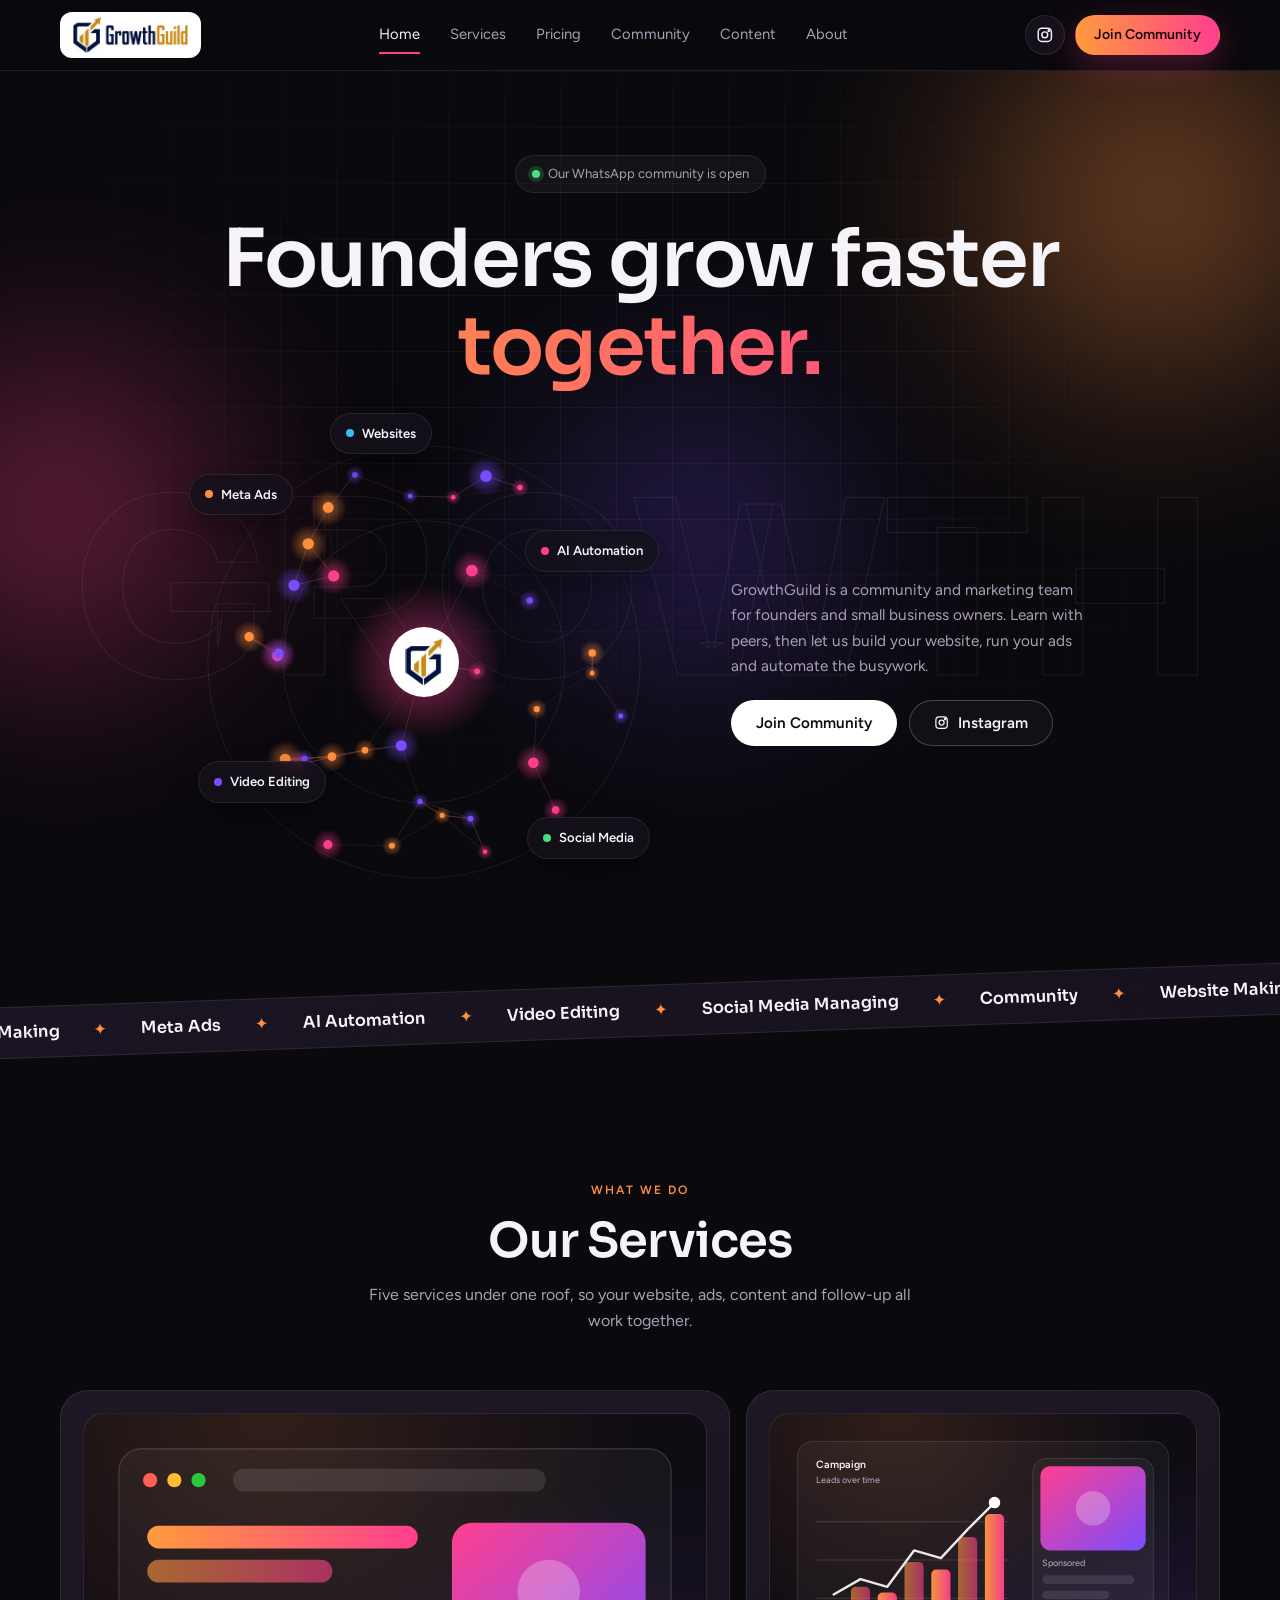
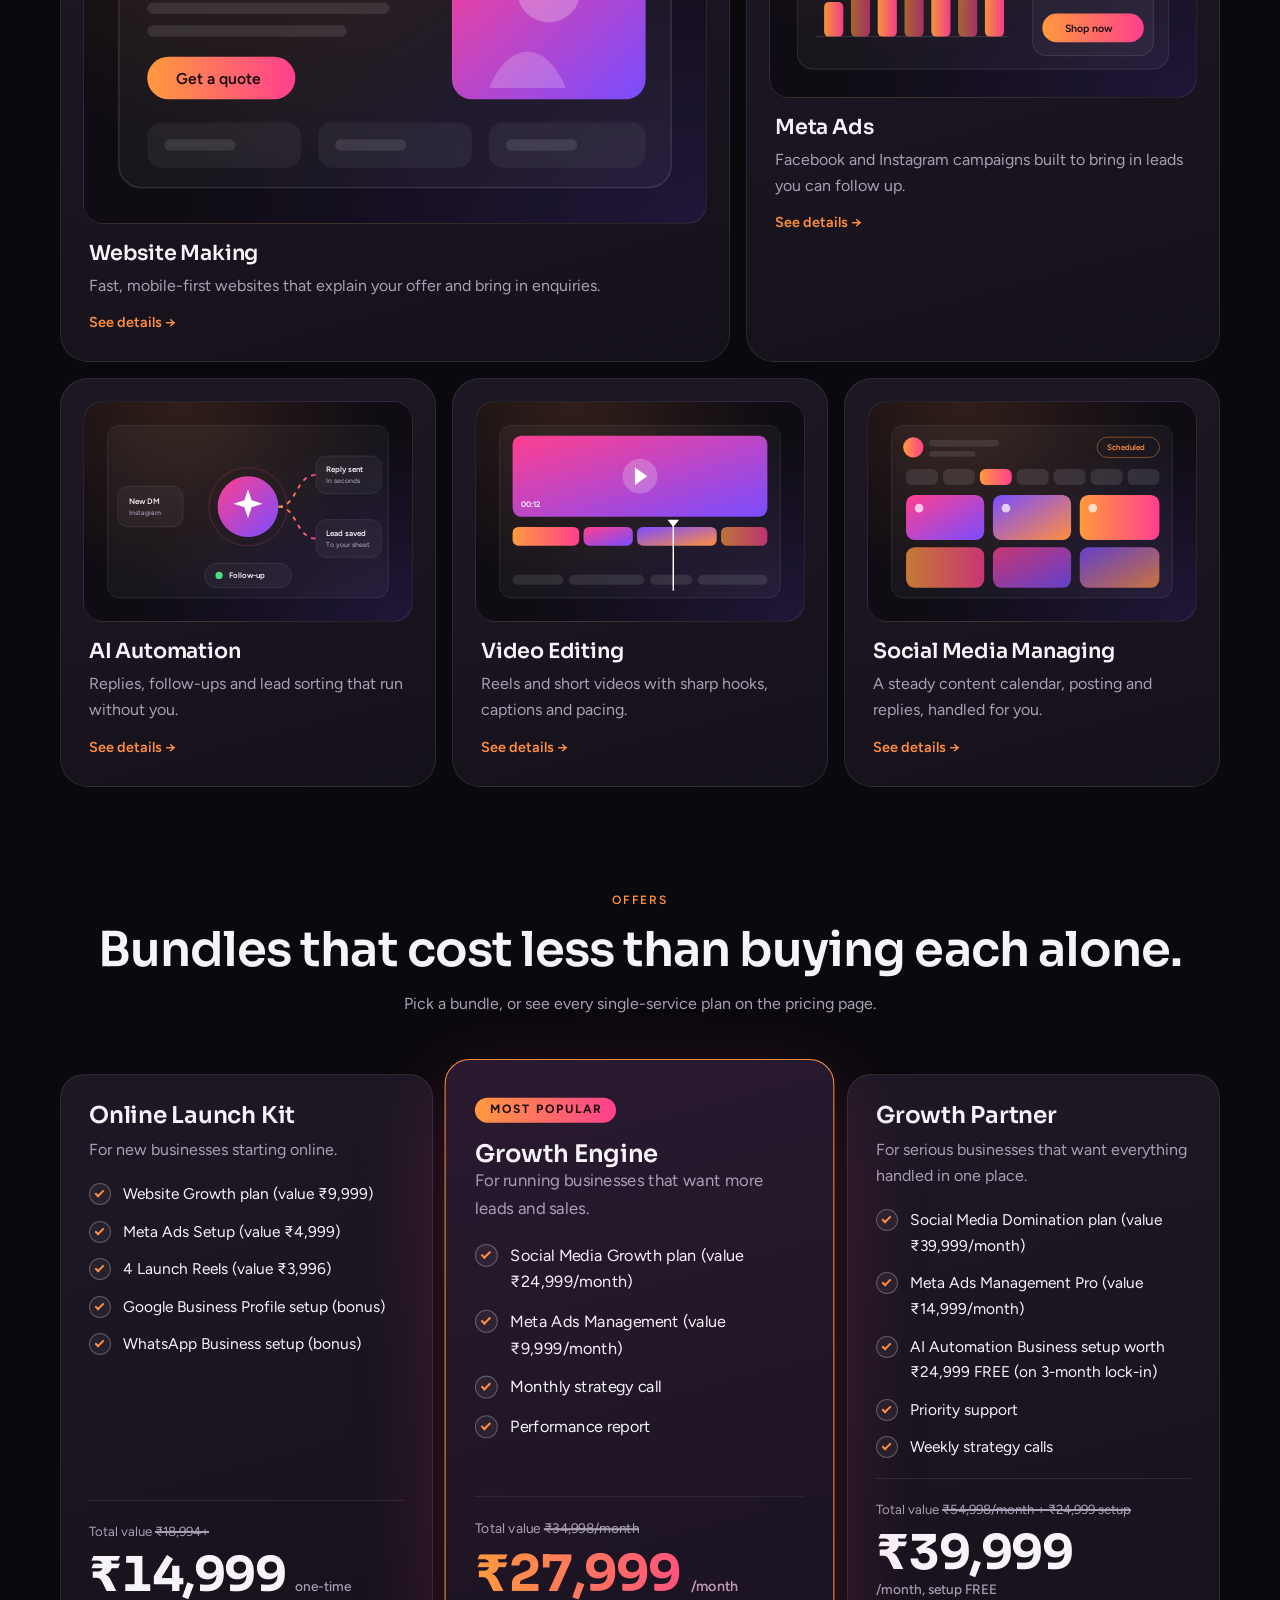
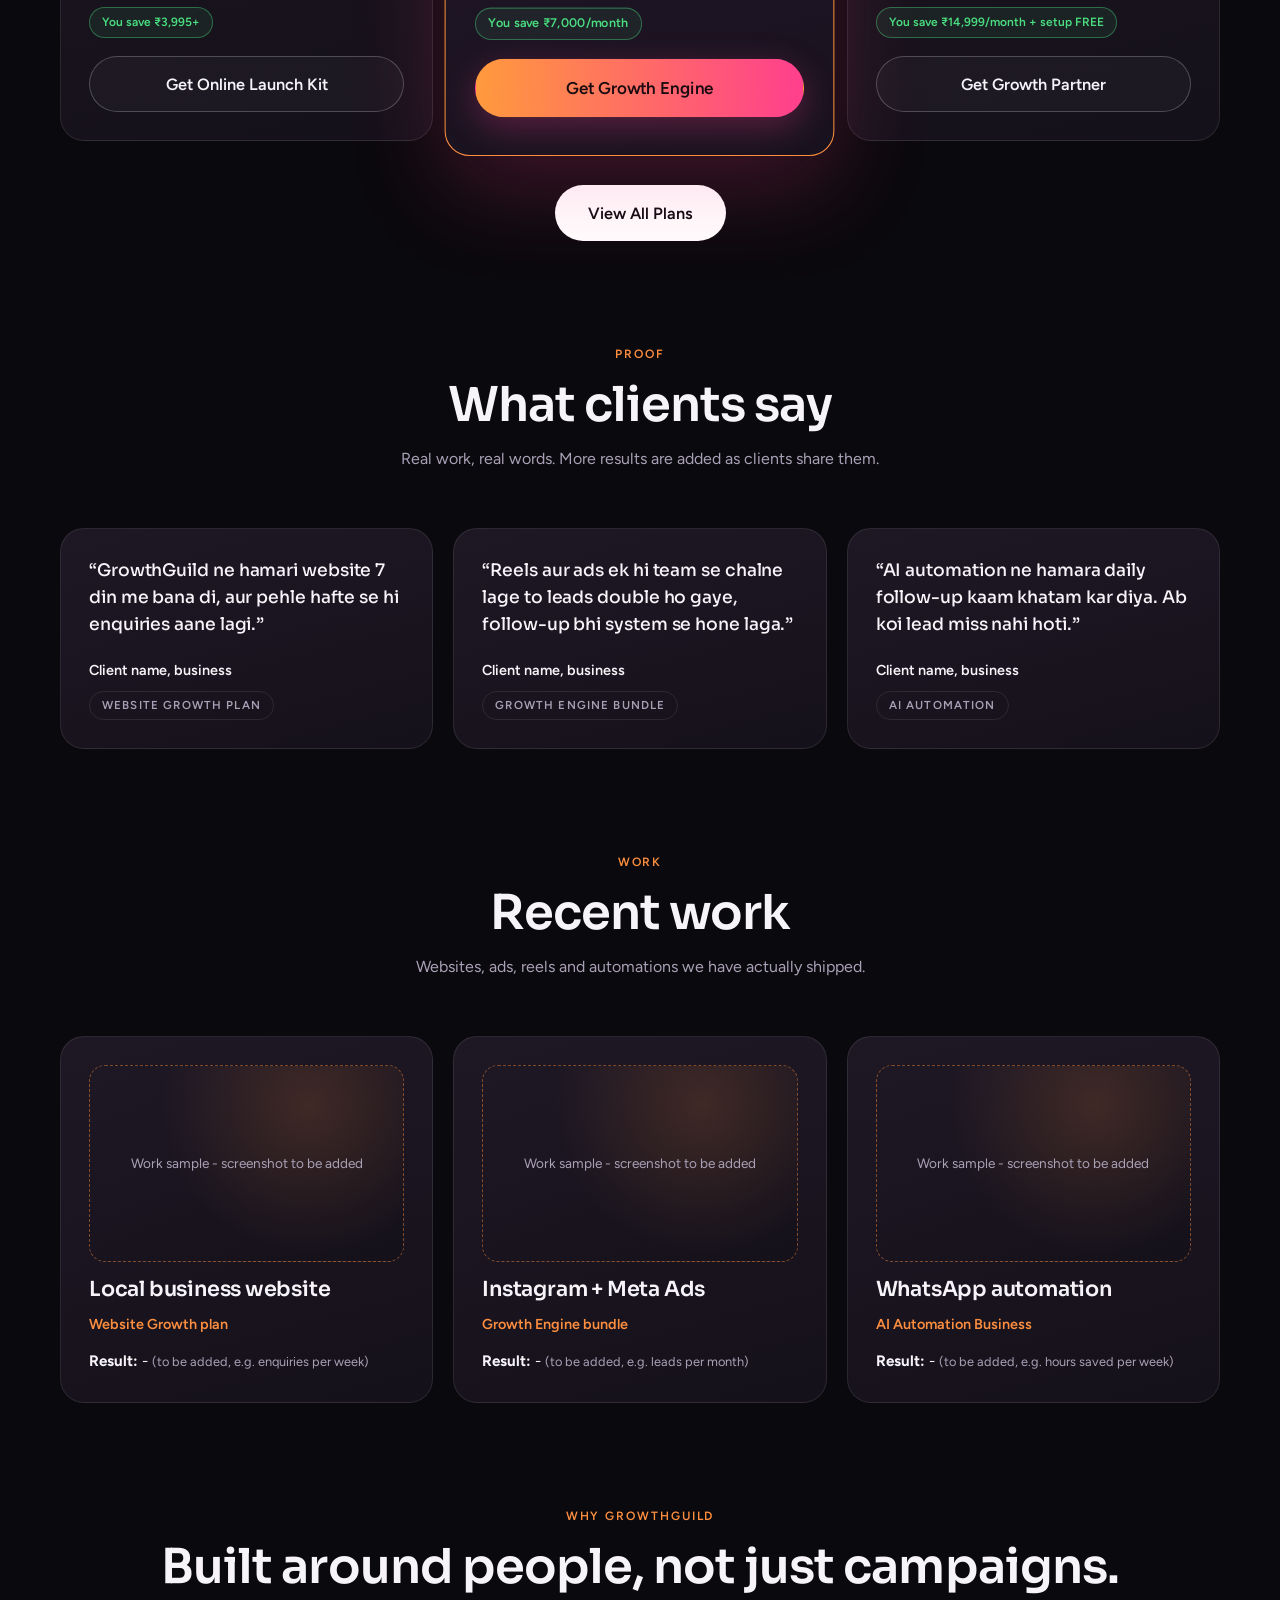
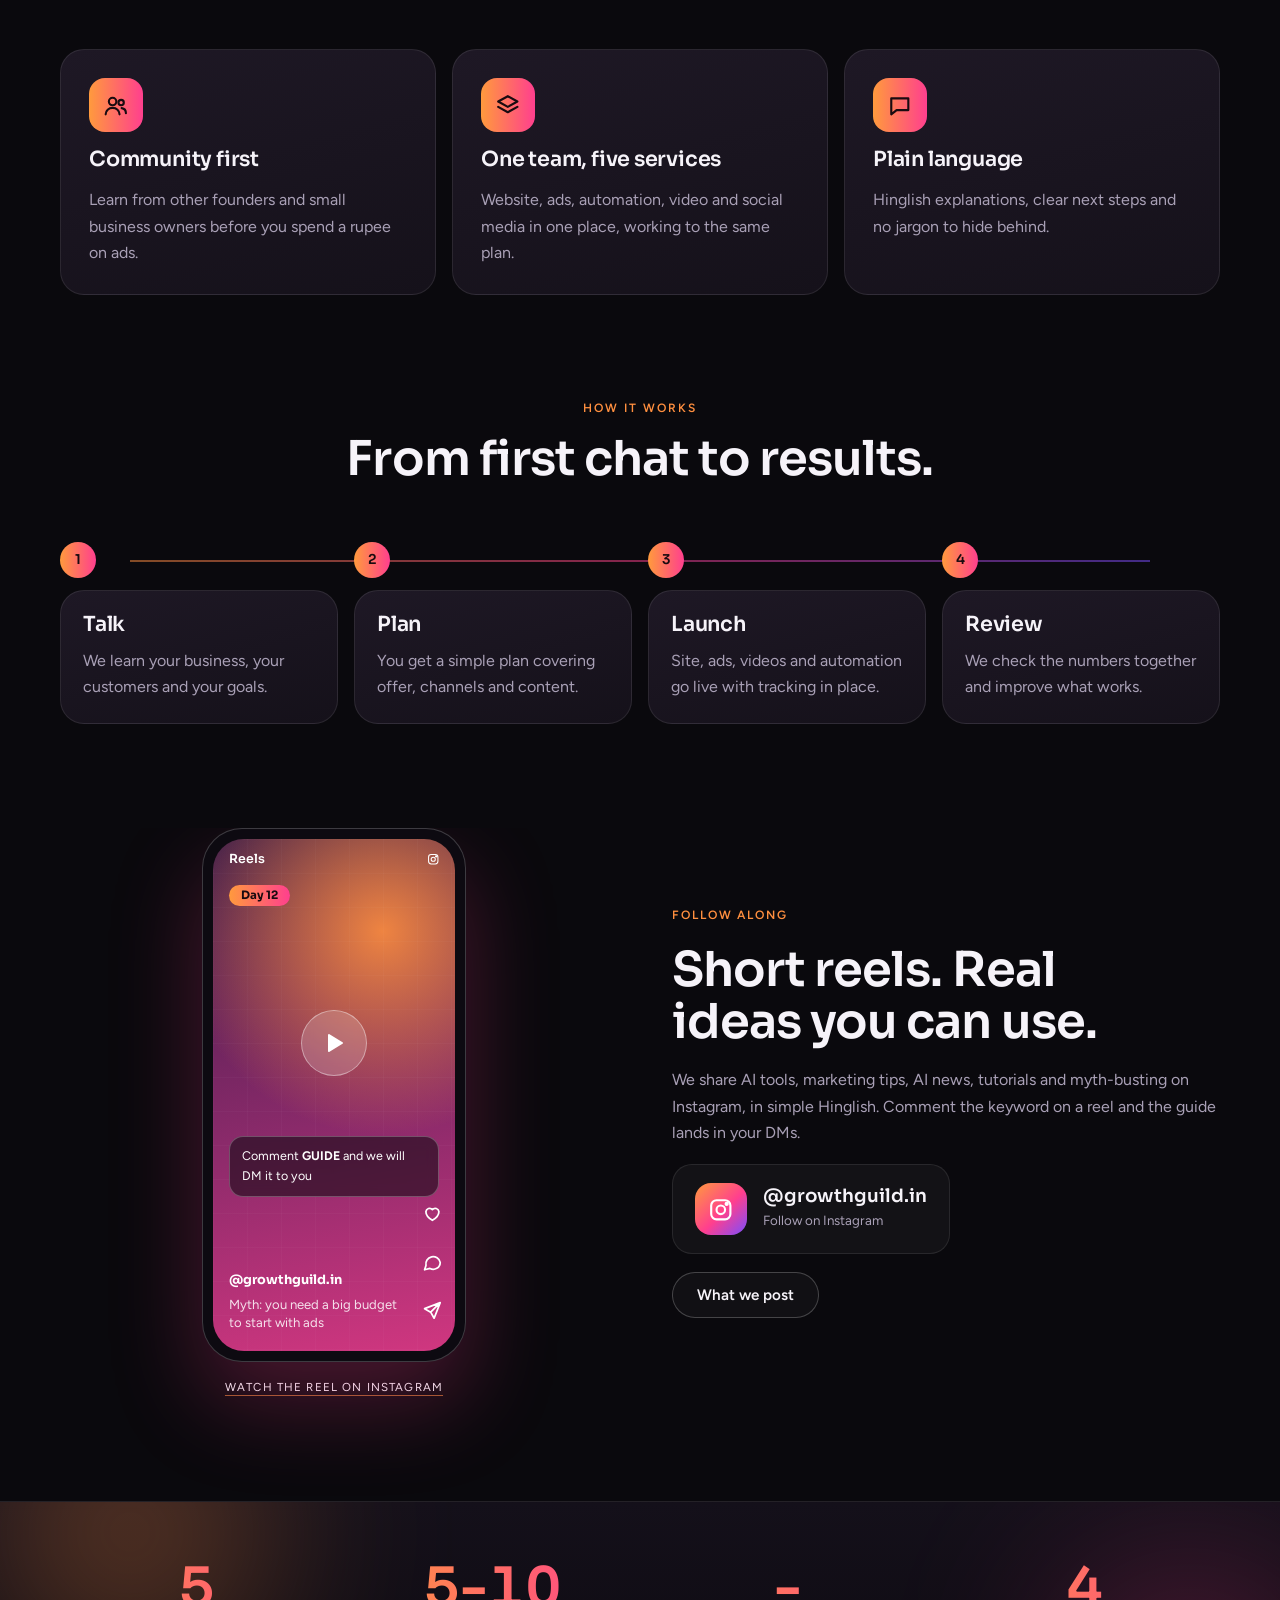
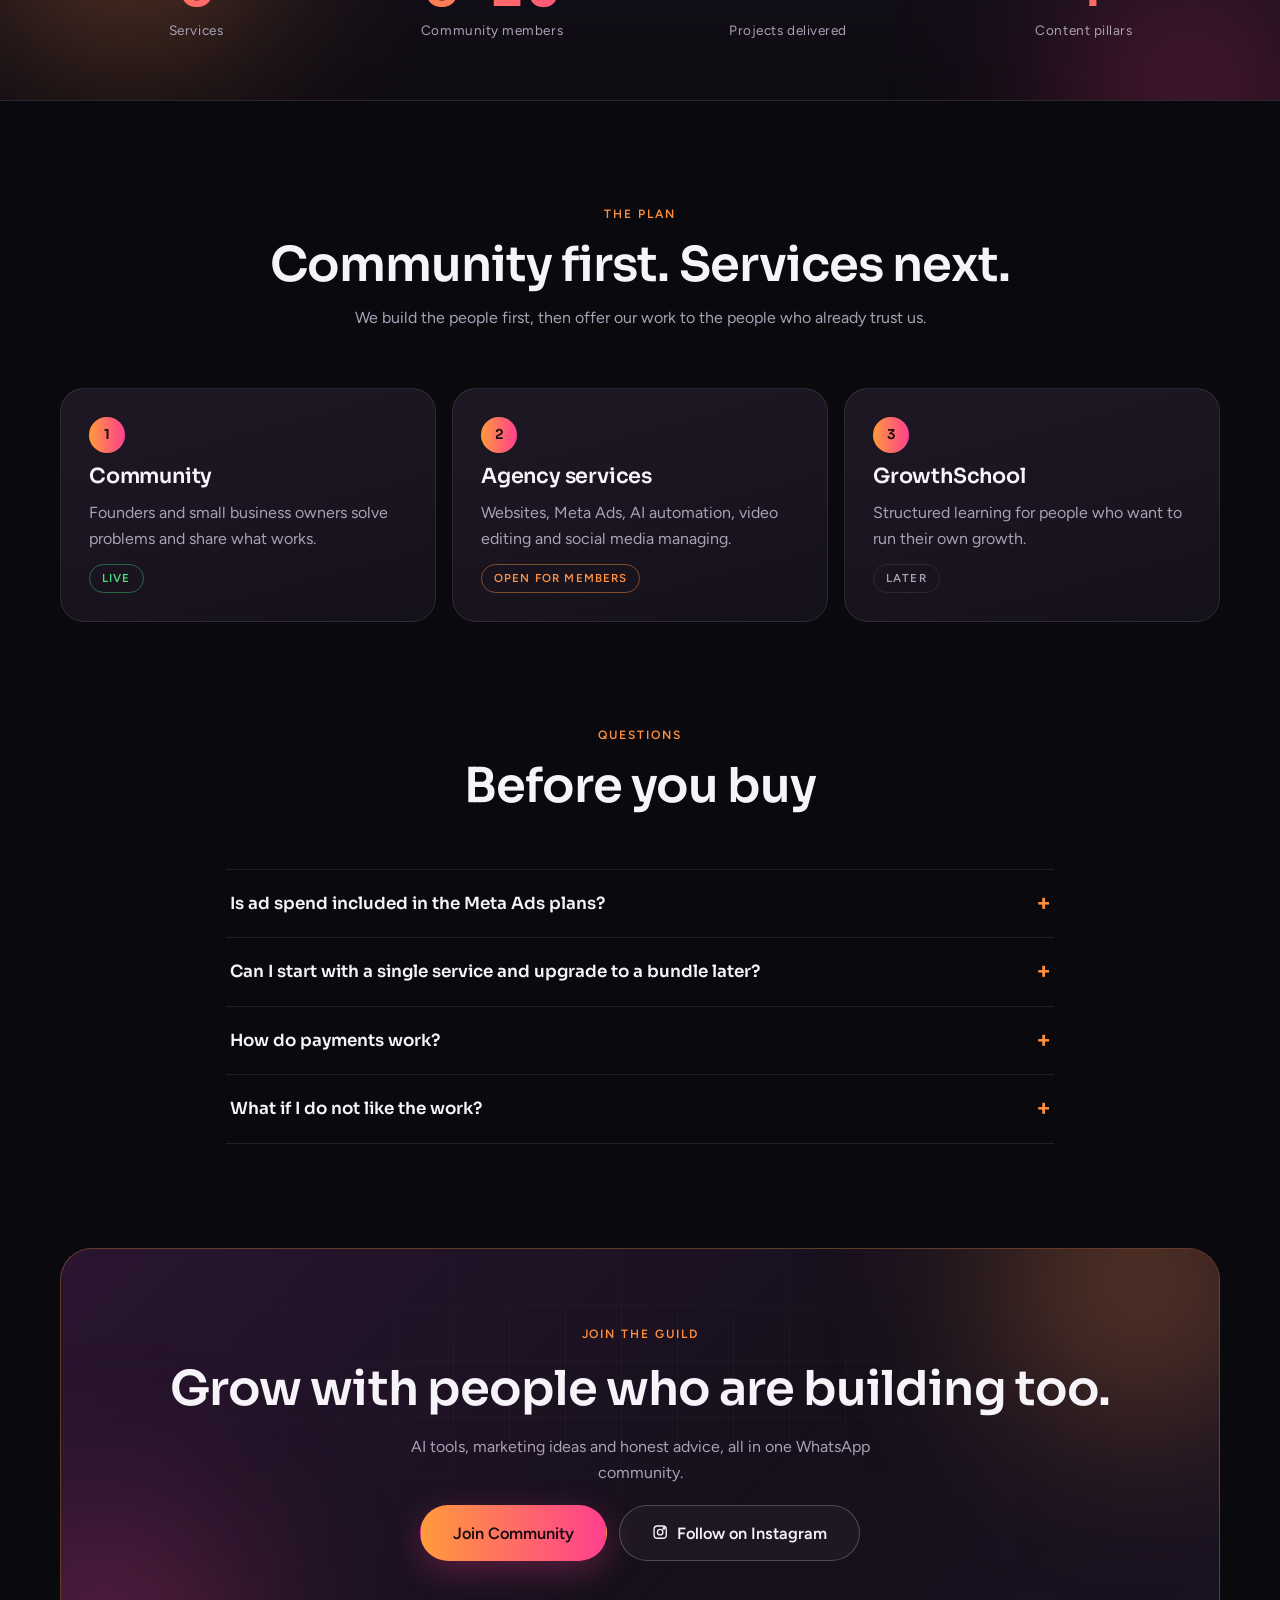
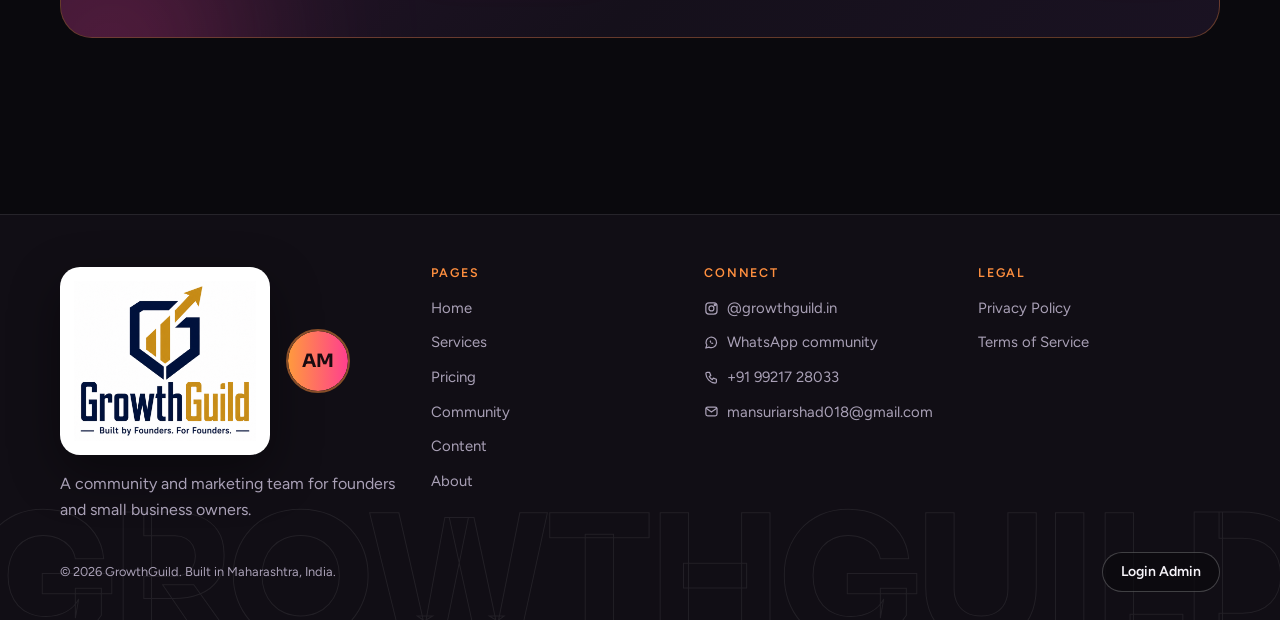
==== index.html @ b3289b65 "Add files via upload" ====
<!doctype html><html><head><meta charset=utf8><meta name=viewport content="width=device-width,initial-scale=1,viewport-fit=cover"><style>:root{color-scheme:light;box-sizing:border-box;padding-top:env(safe-area-inset-top,0px);padding-bottom:env(safe-area-inset-bottom,0px)}html{scroll-padding-top:env(safe-area-inset-top,0px)}body{margin:0;padding:0;font:14px -apple-system,BlinkMacSystemFont,sans-serif;background:#fff;color:#000}img{max-width:100%}[hidden]:not([hidden=until-found i]){display:none!important}</style></head><body>
<title>GrowthGuild</title>
<meta name="claude:viewport-fit-sides" content="cover">
<link rel="preload" as="image" href="logo-lockup.png">
<link rel="preload" as="image" href="logo-icon.png">
<link rel="preload" as="image" href="logo-full.png">
<link rel="preconnect" href="https://fonts.googleapis.com">
<link rel="preconnect" href="https://fonts.gstatic.com" crossorigin>
<link rel="stylesheet" href="https://fonts.googleapis.com/css2?family=Figtree:wght@400;500;600&family=Sora:wght@500;600;700&display=swap">
<link rel="stylesheet" href="style.css">

<div class="page" data-page="home">
  <div id="site-nav"></div>

  <section class="hero">
    <div class="gridbg"></div>
    <div class="glow g-orange g1"></div>
    <div class="glow g-pink g2"></div>
    <div class="glow g-violet g3"></div>
    <span class="wm" aria-hidden="true">GROWTH</span>
    <div class="wrap">
      <div class="hero-top">
        <span class="pill"><i></i>Our WhatsApp community is open</span>
        <h1 class="hero-h">Founders grow faster <span class="grad">together.</span></h1>
      </div>
      <div class="hero-grid">
        <div class="net-wrap">
          <canvas id="net" role="img" aria-label="Network of connected dots, a picture of the GrowthGuild community"></canvas>
          <span class="chip-f c5"><i></i>Websites</span>
          <span class="chip-f c1"><i></i>Meta Ads</span>
          <span class="chip-f c2"><i></i>AI Automation</span>
          <span class="chip-f c3"><i></i>Video Editing</span>
          <span class="chip-f c4"><i></i>Social Media</span>
        </div>
        <div class="hero-copy">
          <p>GrowthGuild is a community and marketing team for founders and small business owners. Learn with peers, then let us build your website, run your ads and automate the busywork.</p>
          <div class="btn-row">
            <a class="btn btn-light" data-join href="community.html">Join Community</a>
            <a class="btn btn-ghost" data-ig href="#"><span data-icon="ig"></span>Instagram</a>
          </div>
        </div>
      </div>
    </div>
  </section>

  <div class="band" aria-hidden="true">
    <div class="band-in">
      <div class="track">
        <span>Website Making <i>&#10022;</i> Meta Ads <i>&#10022;</i> AI Automation <i>&#10022;</i> Video Editing <i>&#10022;</i> Social Media Managing <i>&#10022;</i> Community <i>&#10022;</i></span>
        <span>Website Making <i>&#10022;</i> Meta Ads <i>&#10022;</i> AI Automation <i>&#10022;</i> Video Editing <i>&#10022;</i> Social Media Managing <i>&#10022;</i> Community <i>&#10022;</i></span>
      </div>
    </div>
  </div>

  <section class="sec">
    <div class="wrap">
      <div class="sec-head">
        <span class="label">What we do</span>
        <h2>Our Services</h2>
        <p>Five services under one roof, so your website, ads, content and follow-up all work together.</p>
      </div>
      <div class="bento">
        <a class="bc b7" href="services.html#website">
          <div class="ill" data-ill="web"></div>
          <div class="tx"><h3>Website Making</h3><p>Fast, mobile-first websites that explain your offer and bring in enquiries.</p><span class="more">See details &rarr;</span></div>
        </a>
        <a class="bc b5" href="services.html#meta-ads">
          <div class="ill" data-ill="meta"></div>
          <div class="tx"><h3>Meta Ads</h3><p>Facebook and Instagram campaigns built to bring in leads you can follow up.</p><span class="more">See details &rarr;</span></div>
        </a>
        <a class="bc b4" href="services.html#ai-automation">
          <div class="ill" data-ill="ai"></div>
          <div class="tx"><h3>AI Automation</h3><p>Replies, follow-ups and lead sorting that run without you.</p><span class="more">See details &rarr;</span></div>
        </a>
        <a class="bc b4" href="services.html#video-editing">
          <div class="ill" data-ill="video"></div>
          <div class="tx"><h3>Video Editing</h3><p>Reels and short videos with sharp hooks, captions and pacing.</p><span class="more">See details &rarr;</span></div>
        </a>
        <a class="bc b4" href="services.html#social-media">
          <div class="ill" data-ill="social"></div>
          <div class="tx"><h3>Social Media Managing</h3><p>A steady content calendar, posting and replies, handled for you.</p><span class="more">See details &rarr;</span></div>
        </a>
      </div>
    </div>
  </section>

  <section class="sec sec-tight">
    <div class="wrap">
      <div class="sec-head">
        <span class="label">Offers</span>
        <h2>Bundles that cost less than buying each alone.</h2>
        <p>Pick a bundle, or see every single-service plan on the pricing page.</p>
      </div>
      <div class="pr-bundles">
        <article class="card pr-b">
          <div><h3>Online Launch Kit</h3><p>For new businesses starting online.</p></div>
          <ul class="checks"><li>Website Growth plan (value ₹9,999)</li><li>Meta Ads Setup (value ₹4,999)</li><li>4 Launch Reels (value ₹3,996)</li><li>Google Business Profile setup (bonus)</li><li>WhatsApp Business setup (bonus)</li></ul>
          <div class="pr-bottom">
            <p class="pr-val">Total value <s>₹18,994+</s></p>
            <p class="pr-price"><span class="pr-amt">₹14,999</span><span class="pr-unit">one-time</span></p>
            <span class="pr-save">You save ₹3,995+</span>
            <a class="btn btn-ghost btn-lg" href="https://wa.me/919921728033?text=Hi%2C%20I%20want%20the%20Online%20Launch%20Kit%20bundle.%20Please%20share%20details." target="_blank" rel="noopener">Get Online Launch Kit</a>
          </div>
        </article>
        <article class="card pr-b pr-feat"><span class="pr-badge">MOST POPULAR</span>
          <div><h3>Growth Engine</h3><p>For running businesses that want more leads and sales.</p></div>
          <ul class="checks"><li>Social Media Growth plan (value ₹24,999/month)</li><li>Meta Ads Management (value ₹9,999/month)</li><li>Monthly strategy call</li><li>Performance report</li></ul>
          <div class="pr-bottom">
            <p class="pr-val">Total value <s>₹34,998/month</s></p>
            <p class="pr-price grad"><span class="pr-amt">₹27,999</span><span class="pr-unit">/month</span></p>
            <span class="pr-save">You save ₹7,000/month</span>
            <a class="btn btn-grad btn-lg" href="https://wa.me/919921728033?text=Hi%2C%20I%20want%20the%20Growth%20Engine%20bundle.%20Please%20share%20details." target="_blank" rel="noopener">Get Growth Engine</a>
          </div>
        </article>
        <article class="card pr-b">
          <div><h3>Growth Partner</h3><p>For serious businesses that want everything handled in one place.</p></div>
          <ul class="checks"><li>Social Media Domination plan (value ₹39,999/month)</li><li>Meta Ads Management Pro (value ₹14,999/month)</li><li>AI Automation Business setup worth ₹24,999 FREE (on 3-month lock-in)</li><li>Priority support</li><li>Weekly strategy calls</li></ul>
          <div class="pr-bottom">
            <p class="pr-val">Total value <s>₹54,998/month + ₹24,999 setup</s></p>
            <p class="pr-price"><span class="pr-amt">₹39,999</span><span class="pr-unit">/month, setup FREE</span></p>
            <span class="pr-save">You save ₹14,999/month + setup FREE</span>
            <a class="btn btn-ghost btn-lg" href="https://wa.me/919921728033?text=Hi%2C%20I%20want%20the%20Growth%20Partner%20bundle.%20Please%20share%20details." target="_blank" rel="noopener">Get Growth Partner</a>
          </div>
        </article>
      </div>
      <div class="pr-more"><a class="btn btn-light btn-lg" href="pricing.html">View All Plans</a></div>
    </div>
  </section>

  <section class="sec sec-tight" id="testimonials" style="scroll-margin-top:90px">
    <div class="wrap">
      <div class="sec-head">
        <span class="label">Proof</span>
        <h2>What clients say</h2>
        <p>Real work, real words. More results are added as clients share them.</p>
      </div>
      <div class="proof-grid">
        <figure class="card tcard">
          <blockquote>&ldquo;GrowthGuild ne hamari website 7 din me bana di, aur pehle hafte se hi enquiries aane lagi.&rdquo;</blockquote>
          <figcaption>
            <!-- TODO: owner to replace with real content (client name + business) -->
            <b>Client name, business</b>
            <span class="tag">Website Growth plan</span>
          </figcaption>
        </figure>
        <figure class="card tcard">
          <blockquote>&ldquo;Reels aur ads ek hi team se chalne lage to leads double ho gaye, follow-up bhi system se hone laga.&rdquo;</blockquote>
          <figcaption>
            <!-- TODO: owner to replace with real content (client name + business) -->
            <b>Client name, business</b>
            <span class="tag">Growth Engine bundle</span>
          </figcaption>
        </figure>
        <figure class="card tcard">
          <blockquote>&ldquo;AI automation ne hamara daily follow-up kaam khatam kar diya. Ab koi lead miss nahi hoti.&rdquo;</blockquote>
          <figcaption>
            <!-- TODO: owner to replace with real content (client name + business) -->
            <b>Client name, business</b>
            <span class="tag">AI Automation</span>
          </figcaption>
        </figure>
      </div>
    </div>
  </section>

  <section class="sec sec-tight" id="work" style="scroll-margin-top:90px">
    <div class="wrap">
      <div class="sec-head">
        <span class="label">Work</span>
        <h2>Recent work</h2>
        <p>Websites, ads, reels and automations we have actually shipped.</p>
      </div>
      <div class="proof-grid">
        <article class="card wcard">
          <div class="work-img"><span>Work sample - screenshot to be added</span></div>
          <!-- TODO: owner to replace with real content (screenshot + result) -->
          <h3>Local business website</h3>
          <p class="w-svc">Website Growth plan</p>
          <p class="w-res"><b>Result:</b> - <small>(to be added, e.g. enquiries per week)</small></p>
        </article>
        <article class="card wcard">
          <div class="work-img"><span>Work sample - screenshot to be added</span></div>
          <!-- TODO: owner to replace with real content (screenshot + result) -->
          <h3>Instagram + Meta Ads</h3>
          <p class="w-svc">Growth Engine bundle</p>
          <p class="w-res"><b>Result:</b> - <small>(to be added, e.g. leads per month)</small></p>
        </article>
        <article class="card wcard">
          <div class="work-img"><span>Work sample - screenshot to be added</span></div>
          <!-- TODO: owner to replace with real content (screenshot + result) -->
          <h3>WhatsApp automation</h3>
          <p class="w-svc">AI Automation Business</p>
          <p class="w-res"><b>Result:</b> - <small>(to be added, e.g. hours saved per week)</small></p>
        </article>
      </div>
    </div>
  </section>

  <section class="sec sec-tight">
    <div class="wrap">
      <div class="sec-head">
        <span class="label">Why GrowthGuild</span>
        <h2>Built around people, not just campaigns.</h2>
      </div>
      <div class="why">
        <div class="card"><span class="why-ico" data-icon="users"></span><h3>Community first</h3><p>Learn from other founders and small business owners before you spend a rupee on ads.</p></div>
        <div class="card"><span class="why-ico" data-icon="layers"></span><h3>One team, five services</h3><p>Website, ads, automation, video and social media in one place, working to the same plan.</p></div>
        <div class="card"><span class="why-ico" data-icon="chat"></span><h3>Plain language</h3><p>Hinglish explanations, clear next steps and no jargon to hide behind.</p></div>
      </div>
    </div>
  </section>

  <section class="sec sec-tight">
    <div class="wrap">
      <div class="sec-head">
        <span class="label">How it works</span>
        <h2>From first chat to results.</h2>
      </div>
      <div class="tl">
        <div class="t"><span class="step-n">1</span><div class="card"><h3>Talk</h3><p>We learn your business, your customers and your goals.</p></div></div>
        <div class="t"><span class="step-n">2</span><div class="card"><h3>Plan</h3><p>You get a simple plan covering offer, channels and content.</p></div></div>
        <div class="t"><span class="step-n">3</span><div class="card"><h3>Launch</h3><p>Site, ads, videos and automation go live with tracking in place.</p></div></div>
        <div class="t"><span class="step-n">4</span><div class="card"><h3>Review</h3><p>We check the numbers together and improve what works.</p></div></div>
      </div>
    </div>
  </section>

  <section class="sec sec-tight">
    <div class="wrap">
      <div class="split">
        <div class="phone-col">
          <!-- TODO: owner to paste the Instagram embed code of the latest reel here to replace this link. Until then the phone links to the Instagram profile. -->
          <a class="phone phone-link" data-ig href="#" aria-label="Watch the GrowthGuild reel on Instagram">
            <div class="screen">
              <div class="gridbg"></div>
              <div class="top"><span>Reels</span><span data-icon="ig"></span></div>
              <span class="daytag">Day 12</span>
              <span class="big" data-icon="play"></span>
              <div class="kw">Comment <b>GUIDE</b> and we will DM it to you</div>
              <div class="cap"><b data-handle></b><span>Myth: you need a big budget to start with ads</span></div>
              <div class="rail"><span data-icon="heart"></span><span data-icon="comment"></span><span data-icon="send"></span></div>
            </div>
          </a>
          <a class="note note-link" data-ig href="#">Watch the reel on Instagram</a>
        </div>
        <div style="display:flex;flex-direction:column;gap:18px;align-items:flex-start">
          <span class="label">Follow along</span>
          <h2>Short reels. Real ideas you can use.</h2>
          <p>We share AI tools, marketing tips, AI news, tutorials and myth-busting on Instagram, in simple Hinglish. Comment the keyword on a reel and the guide lands in your DMs.</p>
          <a class="ig-card" data-ig href="#">
            <span class="ig-i" data-icon="ig"></span>
            <span><b data-handle></b><small>Follow on Instagram</small></span>
          </a>
          <div class="btn-row">
            <a class="btn btn-ghost" href="content.html">What we post</a>
          </div>
        </div>
      </div>
    </div>
  </section>

  <section class="stats">
    <div class="glow g-orange g"></div>
    <div class="glow g-pink g2"></div>
    <div class="wrap">
      <div class="stats-in">
        <div><b>5</b><span>Services</span></div>
        <div><b>5-10</b><span>Community members</span></div>
        <!-- TODO: owner to provide real project count, then replace the dash -->
        <div><b>-</b><span>Projects delivered</span></div>
        <div><b>4</b><span>Content pillars</span></div>
      </div>
    </div>
  </section>

  <section class="sec">
    <div class="wrap">
      <div class="sec-head">
        <span class="label">The plan</span>
        <h2>Community first. Services next.</h2>
        <p>We build the people first, then offer our work to the people who already trust us.</p>
      </div>
      <div class="flow">
        <div class="card"><span class="step-n">1</span><h3>Community</h3><p>Founders and small business owners solve problems and share what works.</p><span class="tag live">Live</span></div>
        <div class="card"><span class="step-n">2</span><h3>Agency services</h3><p>Websites, Meta Ads, AI automation, video editing and social media managing.</p><span class="tag next">Open for members</span></div>
        <div class="card"><span class="step-n">3</span><h3>GrowthSchool</h3><p>Structured learning for people who want to run their own growth.</p><span class="tag">Later</span></div>
      </div>
    </div>
  </section>

  <section class="sec sec-tight" id="faq">
    <div class="wrap" style="max-width:860px">
      <div class="sec-head"><span class="label">Questions</span><h2>Before you buy</h2></div>
      <details><summary>Is ad spend included in the Meta Ads plans?</summary><p>No. Ad spend goes directly from you to Meta. Our fee covers setup, management and optimisation only.</p></details>
      <details><summary>Can I start with a single service and upgrade to a bundle later?</summary><p>Yes. Most clients start with one service and move to a bundle. Your remaining period is adjusted in the bundle price.</p></details>
      <details><summary>How do payments work?</summary><p>Projects: 50% advance to start, 50% on delivery. Monthly plans are prepaid at the start of each month.</p></details>
      <details><summary>What if I do not like the work?</summary><p>Every plan carries a 7-day full refund guarantee within the first month. No questions asked.</p></details>
    </div>
  </section>

  <section class="sec sec-tight">
    <div class="wrap">
      <div class="join">
        <div class="gridbg"></div>
        <div class="glow g-orange"></div><div class="glow g-pink"></div>
        <span class="label">Join the Guild</span>
        <h2>Grow with people who are building too.</h2>
        <p>AI tools, marketing ideas and honest advice, all in one WhatsApp community.</p>
        <div class="btn-row" style="justify-content:center">
          <a class="btn btn-grad btn-lg" data-join href="community.html">Join Community</a>
          <a class="btn btn-ghost btn-lg" data-ig href="#"><span data-icon="ig"></span>Follow on Instagram</a>
        </div>
      </div>
    </div>
  </section>

  <div id="site-foot"></div>
</div>
<script src="supabase-config.js"></script>
<script src="site.js"></script>

</body></html>
---- style.css ----
/* Layout concept: dark stage with a faint grid, warm orange/pink glows and giant outlined watermarks;
   dense bento and alternating feature rows filled with drawn illustrations, phone and chat mockups. */
:root{
  --bg:#0a090d;
  --bg2:#110e15;
  --surface:#15111a;
  --surface2:#1e1825;
  --line:rgba(255,255,255,.09);
  --fg:#f6f3f9;
  --muted:#a9a0b6;
  --orange:#ff8f3f;
  --pink:#ff3f8e;
  --violet:#7a4dff;
  --ink:#1a0b10;
  --grad:linear-gradient(90deg,#ff9a3d,#ff3f8e);
  --display:"Sora",system-ui,-apple-system,"Segoe UI",sans-serif;
  --body:"Figtree",system-ui,-apple-system,"Segoe UI",sans-serif;
}
:root:root{color-scheme:dark}
*,*::before,*::after{box-sizing:border-box}
html{scroll-behavior:smooth}
html body{margin:0;background:var(--bg);color:var(--fg);font:400 1rem/1.65 var(--body);-webkit-font-smoothing:antialiased}
body::before{content:"";position:fixed;inset:0 0 auto;height:env(safe-area-inset-top,0px);background:var(--bg);z-index:60}
img,svg,canvas{max-width:100%}
a{color:inherit;text-decoration:none}
h1,h2,h3,h4,p,ul,ol{margin:0}
ul,ol{padding:0;list-style:none}
h1,h2,h3{font-family:var(--display);font-weight:600;letter-spacing:-.02em;line-height:1.1;text-wrap:balance}
h1{font-size:clamp(2.5rem,6.6vw,5rem)}
h2{font-size:clamp(1.9rem,4vw,3rem)}
h3{font-size:1.3rem;letter-spacing:-.01em}
p{color:var(--muted)}
:focus-visible{outline:2px solid var(--orange);outline-offset:3px;border-radius:6px}
.grad{background:var(--grad);-webkit-background-clip:text;background-clip:text;color:transparent;-webkit-text-fill-color:transparent}
.label{font-size:.75rem;font-weight:600;letter-spacing:.16em;text-transform:uppercase;color:var(--orange)}
.ico{width:1em;height:1em;display:inline-block;vertical-align:-.12em;flex:none}

.page{position:relative;overflow-x:clip}
.wrap{width:100%;max-width:1192px;margin-inline:auto;padding-left:max(16px,env(safe-area-inset-left,0px));padding-right:max(16px,env(safe-area-inset-right,0px));position:relative}
.sec{padding-block:clamp(56px,9vw,104px);position:relative;overflow:hidden}
.sec-tight{padding-top:0}
.sec-head{display:flex;flex-direction:column;gap:14px;align-items:center;text-align:center;margin-bottom:clamp(32px,5vw,56px)}
.sec-head p{max-width:58ch}
.glow{position:absolute;border-radius:50%;filter:blur(90px);pointer-events:none;opacity:.5}
.g-orange{background:radial-gradient(circle,#ff8f3f 0,transparent 68%)}
.g-pink{background:radial-gradient(circle,#ff3f8e 0,transparent 68%)}
.g-violet{background:radial-gradient(circle,#7a4dff 0,transparent 68%);opacity:.38}
.gridbg{position:absolute;inset:0;pointer-events:none;background-image:linear-gradient(rgba(255,255,255,.045) 1px,transparent 1px),linear-gradient(90deg,rgba(255,255,255,.045) 1px,transparent 1px);background-size:56px 56px;-webkit-mask-image:radial-gradient(ellipse 70% 70% at 50% 35%,#000 20%,transparent 75%);mask-image:radial-gradient(ellipse 70% 70% at 50% 35%,#000 20%,transparent 75%)}
.wm{position:absolute;left:50%;transform:translateX(-50%);font:700 clamp(5rem,19vw,16rem)/.85 var(--display);letter-spacing:-.04em;color:transparent;-webkit-text-stroke:1px rgba(255,255,255,.075);white-space:nowrap;pointer-events:none;user-select:none}

/* Buttons */
.btn{display:inline-flex;align-items:center;justify-content:center;gap:9px;min-height:46px;padding:0 24px;border-radius:999px;font:600 .95rem/1 var(--body);border:1px solid transparent;cursor:pointer;transition:transform .2s ease,border-color .2s ease,box-shadow .2s ease}
.btn:hover{transform:translateY(-2px)}
.btn-light{background:#fff;color:var(--bg)}
.btn-grad{background:var(--grad);color:var(--ink);box-shadow:0 10px 34px rgba(255,63,142,.28)}
.btn-ghost{border-color:rgba(255,255,255,.22);color:var(--fg);background:rgba(255,255,255,.03)}
.btn-ghost:hover{border-color:var(--orange)}
.btn-lg{min-height:56px;padding:0 32px;font-size:1.02rem}
.btn-sm{min-height:40px;padding:0 18px;font-size:.88rem}
.btn-row{display:flex;flex-wrap:wrap;gap:12px}

/* Nav */
.nav{position:sticky;top:env(safe-area-inset-top,0px);z-index:50;background:rgba(10,9,13,.82);backdrop-filter:blur(14px);-webkit-backdrop-filter:blur(14px);border-bottom:1px solid var(--line)}
.nav-in{display:flex;align-items:center;justify-content:space-between;gap:16px;min-height:70px}
.logo{display:inline-flex;align-items:center;gap:10px;font:700 1.25rem/1 var(--display);letter-spacing:-.02em}
.logo img{height:36px;width:auto;display:block}
.nav-links{display:flex;gap:30px;font-size:.92rem;color:var(--muted)}
.nav-links a{padding:6px 0;transition:color .2s ease;border-bottom:2px solid transparent}
.nav-links a:hover{color:var(--fg)}
.nav-links a[aria-current="page"]{color:var(--fg);border-bottom-color:var(--pink)}
.nav-right{display:flex;align-items:center;gap:10px}
.icon-btn{display:inline-flex;width:40px;height:40px;border-radius:50%;border:1px solid var(--line);background:var(--surface);align-items:center;justify-content:center;font-size:1.1rem;transition:border-color .2s ease}
.icon-btn:hover{border-color:var(--pink)}
.menu-btn{display:none;width:44px;height:44px;border-radius:12px;border:1px solid var(--line);background:var(--surface);color:var(--fg);cursor:pointer;align-items:center;justify-content:center}
.menu-btn svg{width:20px;height:20px}
@media (max-width:860px){
  .menu-btn{display:inline-flex}
  .nav-links{display:none;position:absolute;left:0;right:0;top:100%;flex-direction:column;gap:0;background:var(--bg2);border-bottom:1px solid var(--line);padding:8px max(16px,env(safe-area-inset-left,0px)) 16px}
  .nav.open .nav-links{display:flex}
  .nav-links a{padding:14px 0;border-bottom:1px solid var(--line);font-size:1rem}
  .nav-right .btn{display:none}
}

/* Hero (home) */
.hero{position:relative;padding-block:clamp(48px,7vw,84px) clamp(28px,5vw,48px);overflow:hidden}
.hero .g1{width:560px;height:560px;right:-160px;top:-150px}
.hero .g2{width:480px;height:480px;left:-180px;top:200px}
.hero .g3{width:420px;height:420px;left:38%;top:260px}
.hero .wm{top:48%}
.pill{display:inline-flex;align-items:center;gap:8px;padding:7px 16px;border-radius:999px;border:1px solid var(--line);background:rgba(255,255,255,.04);font-size:.82rem;color:var(--muted)}
.pill i{width:8px;height:8px;border-radius:50%;background:#4ade80;display:block;box-shadow:0 0 0 4px rgba(74,222,128,.18)}
.hero-top{display:flex;flex-direction:column;align-items:center;gap:22px;text-align:center}
.hero-h .grad{display:block}
.hero-grid{position:relative;display:grid;grid-template-columns:1fr minmax(280px,470px) 1fr;align-items:center;gap:24px;margin-top:clamp(20px,3vw,36px)}
.hero-stats{display:flex;flex-direction:column;gap:16px;align-items:flex-start}
.glass{display:flex;flex-direction:column;gap:2px;padding:18px 24px;min-width:180px;border-radius:18px;border:1px solid var(--line);background:rgba(255,255,255,.045);backdrop-filter:blur(8px);-webkit-backdrop-filter:blur(8px)}
.glass b{font:600 2.1rem/1.1 var(--display);font-variant-numeric:tabular-nums}
.glass span{font-size:.72rem;letter-spacing:.14em;text-transform:uppercase;color:var(--muted)}
.net-wrap{position:relative}
#net{display:block;width:100%;aspect-ratio:1;margin-inline:auto}
.chip-f{position:absolute;display:flex;align-items:center;gap:8px;padding:9px 15px;border-radius:999px;background:rgba(21,17,26,.85);border:1px solid var(--line);backdrop-filter:blur(8px);-webkit-backdrop-filter:blur(8px);font-size:.82rem;font-weight:600;box-shadow:0 14px 34px rgba(0,0,0,.4);animation:float 6s ease-in-out infinite}
.chip-f i{width:8px;height:8px;border-radius:50%;display:block}
.chip-f.c1{left:0;top:10%}.chip-f.c1 i{background:var(--orange)}
.chip-f.c2{right:0;top:22%;animation-delay:-1.5s}.chip-f.c2 i{background:var(--pink)}
.chip-f.c3{left:2%;bottom:20%;animation-delay:-3s}.chip-f.c3 i{background:var(--violet)}
.chip-f.c4{right:2%;bottom:8%;animation-delay:-4.5s}.chip-f.c4 i{background:#4ade80}
.chip-f.c5{left:30%;top:-3%;animation-delay:-2s}.chip-f.c5 i{background:#38bdf8}
@keyframes float{0%,100%{transform:translateY(0)}50%{transform:translateY(-8px)}}
.hero-copy{display:flex;flex-direction:column;gap:22px;align-items:flex-start;max-width:310px;justify-self:end}
.hero-copy p{font-size:.96rem}
@media (max-width:900px){
  .hero-grid{grid-template-columns:1fr;gap:28px}
  .net-wrap{order:1;max-width:400px;margin-inline:auto;width:100%}
  .hero-copy{order:2;max-width:none;justify-self:stretch;align-items:center;text-align:center}
  .hero-stats{order:3;flex-direction:row;flex-wrap:wrap;justify-content:center}
  .glass{min-width:0;flex:1 1 150px}
  .hero-copy .btn-row{justify-content:center}
}

/* Ticker band */
.band{overflow:hidden;padding-block:40px}
.band-in{transform:rotate(-2deg);width:112%;margin-left:-6%;background:linear-gradient(90deg,#1b1422,#17111d);border-block:1px solid var(--line);padding:17px 0;overflow:hidden}
.track{display:flex;gap:34px;width:max-content;animation:slide 34s linear infinite;font:600 1.02rem/1 var(--display);white-space:nowrap}
.track span{display:inline-flex;align-items:center;gap:34px}
.track i{font-style:normal;color:var(--orange)}
@keyframes slide{to{transform:translateX(-50%)}}

/* Bento service cards */
.bento{display:grid;grid-template-columns:repeat(12,1fr);gap:16px}
.b7{grid-column:span 7}.b5{grid-column:span 5}.b4{grid-column:span 4}.b6{grid-column:span 6}
.bc{position:relative;display:flex;flex-direction:column;gap:12px;padding:22px 22px 26px;border-radius:28px;background:linear-gradient(165deg,var(--surface2),var(--surface));border:1px solid var(--line);overflow:hidden;transition:border-color .25s ease,transform .25s ease}
.bc::after{content:"";position:absolute;width:260px;height:260px;right:-100px;top:-100px;border-radius:50%;background:radial-gradient(circle,rgba(255,63,142,.22),transparent 65%);pointer-events:none;opacity:0;transition:opacity .3s ease}
.bc:hover{border-color:rgba(255,143,63,.5);transform:translateY(-3px)}
.bc:hover::after{opacity:1}
.ill{border-radius:20px;padding:12px;background:radial-gradient(ellipse at 30% 0%,rgba(255,143,63,.14),transparent 60%),radial-gradient(ellipse at 100% 100%,rgba(122,77,255,.16),transparent 60%),#0f0c13;border:1px solid var(--line)}
.ill svg{display:block;width:100%;height:auto}
.bc .tx{display:flex;flex-direction:column;gap:8px;padding:6px 6px 0}
.bc .more{margin-top:4px;font-weight:600;font-size:.9rem;color:var(--orange)}
@media (max-width:900px){.b7,.b5,.b4,.b6{grid-column:span 12}}
.i-panel{fill:rgba(255,255,255,.04);stroke:rgba(255,255,255,.13)}
.i-soft{fill:rgba(255,255,255,.1)}
.i-faint{fill:rgba(255,255,255,.05)}
.i-line{stroke:rgba(255,255,255,.15);fill:none}
.i-flow{stroke:url(#gg);fill:none;stroke-width:2.5;stroke-dasharray:6 7;animation:dash 1.6s linear infinite}
@keyframes dash{to{stroke-dashoffset:-26}}
.i-txt{fill:#f6f3f9;font:600 11px "Figtree",sans-serif}
.i-txt2{fill:#a9a0b6;font:500 9.5px "Figtree",sans-serif}

/* Why / value blocks */
.why{display:grid;gap:16px;grid-template-columns:repeat(auto-fit,minmax(min(100%,300px),1fr))}
.why .card{gap:16px}
.why-ico{width:54px;height:54px;border-radius:16px;background:var(--grad);display:grid;place-items:center;color:var(--ink);font-size:1.6rem}

/* Cards */
.grid{display:grid;gap:16px;grid-template-columns:repeat(auto-fit,minmax(min(100%,260px),1fr))}
.card{position:relative;display:flex;flex-direction:column;gap:12px;padding:28px;border-radius:24px;background:linear-gradient(165deg,var(--surface2),var(--surface));border:1px solid var(--line);transition:border-color .25s ease,transform .25s ease;overflow:hidden}
.card:hover{border-color:rgba(255,143,63,.5);transform:translateY(-3px)}
.checks{display:flex;flex-direction:column;gap:12px;margin-block:18px 26px}
.checks li{position:relative;padding-left:34px;color:var(--fg);font-size:.97rem}
.checks li::before{content:"";position:absolute;left:0;top:2px;width:22px;height:22px;border-radius:50%;border:1px solid rgba(255,255,255,.25);background:rgba(255,255,255,.05)}
.checks li::after{content:"";position:absolute;left:8px;top:7px;width:5px;height:9px;border:solid var(--orange);border-width:0 2px 2px 0;transform:rotate(45deg)}
.tag{align-self:flex-start;padding:4px 12px;border-radius:999px;font-size:.72rem;font-weight:600;letter-spacing:.1em;text-transform:uppercase;border:1px solid var(--line);color:var(--muted)}
.tag.live{color:#4ade80;border-color:rgba(74,222,128,.4)}
.tag.next{color:var(--orange);border-color:rgba(255,143,63,.45)}
.step-n{font:600 .85rem/1 var(--display);color:var(--ink);background:var(--grad);width:36px;height:36px;border-radius:50%;display:grid;place-items:center;flex:none}
.chips{display:flex;flex-wrap:wrap;gap:8px}
.chip{padding:6px 14px;border-radius:999px;border:1px solid var(--line);font-size:.8rem;color:var(--muted);background:rgba(255,255,255,.03)}

/* Timeline (horizontal on desktop) */
.tl{display:grid;grid-template-columns:repeat(4,1fr);gap:16px;position:relative}
.tl::before{content:"";position:absolute;left:6%;right:6%;top:18px;height:2px;background:linear-gradient(90deg,var(--orange),var(--pink),var(--violet));opacity:.5}
.tl .t{display:flex;flex-direction:column;gap:12px;align-items:flex-start;position:relative}
.tl .t .card{width:100%;padding:22px}
@media (max-width:860px){.tl{grid-template-columns:1fr}.tl::before{left:17px;right:auto;top:0;bottom:0;width:2px;height:auto}.tl .t{padding-left:52px}.tl .t .step-n{position:absolute;left:0;top:0}}
.flow{display:grid;gap:16px;grid-template-columns:repeat(auto-fit,minmax(min(100%,230px),1fr))}

/* Stats band */
.stats{background:linear-gradient(180deg,#14101a,#0e0b12);border-block:1px solid var(--line);position:relative;overflow:hidden}
.stats .g{width:460px;height:320px;left:-100px;top:-130px}
.stats .g2{width:380px;height:300px;right:-100px;bottom:-140px}
.stats-in{position:relative;display:grid;grid-template-columns:repeat(4,1fr);gap:24px;padding-block:56px;text-align:center}
.stats b{display:block;font:600 clamp(2.2rem,5vw,3.4rem)/1.1 var(--display);font-variant-numeric:tabular-nums;background:var(--grad);-webkit-background-clip:text;background-clip:text;-webkit-text-fill-color:transparent;color:transparent}
.stats span{font-size:.85rem;color:var(--muted);letter-spacing:.04em}
@media (max-width:700px){.stats-in{grid-template-columns:repeat(2,1fr);row-gap:32px}}

/* Join band */
.join{position:relative;overflow:hidden;border-radius:32px;padding:clamp(40px,6vw,80px) clamp(20px,5vw,64px);text-align:center;background:linear-gradient(135deg,#2a1530,#15101b 60%,#1a1222);border:1px solid rgba(255,143,63,.32);display:flex;flex-direction:column;align-items:center;gap:18px}
.join .g-orange{width:400px;height:400px;right:-120px;top:-170px}
.join .g-pink{width:360px;height:360px;left:-130px;bottom:-190px}
.join .gridbg{opacity:.7}
.join>*:not(.glow):not(.gridbg){position:relative}
.join p{max-width:54ch}

/* Inner page header */
.pagehead{position:relative;overflow:hidden;padding-block:clamp(44px,7vw,88px) clamp(24px,4vw,44px)}
.pagehead .g-orange{width:520px;height:520px;right:-140px;top:-190px}
.pagehead .g-violet{width:420px;height:420px;left:-160px;top:120px}
.ph-grid{display:grid;grid-template-columns:1.1fr .9fr;gap:clamp(24px,5vw,64px);align-items:center;position:relative}
.ph-text{display:flex;flex-direction:column;gap:20px;align-items:flex-start}
.ph-text h1{font-size:clamp(2.3rem,5.2vw,4rem)}
.ph-text p{max-width:56ch;font-size:1.05rem}
.ph-visual{position:relative;display:grid;place-items:center;min-height:300px}
@media (max-width:860px){.ph-grid{grid-template-columns:1fr}.ph-visual{order:2}}
.collage{position:relative;width:100%;max-width:470px;aspect-ratio:1.15}
.collage .ill{position:absolute;width:76%;box-shadow:0 30px 70px rgba(0,0,0,.5);background-color:#0f0c13}
.collage .a{left:0;top:0;transform:rotate(-5deg)}
.collage .b{right:0;bottom:0;transform:rotate(4deg)}

/* Alternating service rows */
.srow{display:grid;grid-template-columns:1fr 1fr;gap:clamp(28px,6vw,80px);align-items:center;padding-block:clamp(36px,5vw,64px);border-top:1px solid var(--line);position:relative}
.srow:first-child{border-top:0}
.srow.rev .s-vis{order:2}
.s-vis .ill{padding:16px;border-radius:26px;box-shadow:0 30px 80px rgba(255,63,142,.12)}
.s-txt{display:flex;flex-direction:column;gap:14px}
.s-txt h2{font-size:clamp(1.8rem,3.4vw,2.6rem)}
.s-txt .checks{margin-block:6px 10px}
@media (max-width:860px){.srow{grid-template-columns:1fr}.srow.rev .s-vis{order:0}}

/* Phone mock (reel) */
.phone{position:relative;width:min(100%,264px);aspect-ratio:9/18.2;border-radius:40px;padding:10px;background:#0d0a11;border:1px solid rgba(255,255,255,.2);box-shadow:0 40px 90px rgba(255,63,142,.26);margin-inline:auto}
.screen{position:absolute;inset:10px;border-radius:31px;overflow:hidden;background:radial-gradient(circle at 70% 18%,rgba(255,143,63,.9),transparent 45%),linear-gradient(170deg,#3b1b4a 0%,#8a2a6a 55%,#ff3f8e 130%)}
.screen .gridbg{opacity:.6;-webkit-mask-image:none;mask-image:none;background-size:34px 34px}
.screen .top{position:absolute;top:14px;left:16px;right:16px;display:flex;justify-content:space-between;font:600 .78rem/1 var(--display);color:#fff}
.screen .big{position:absolute;left:50%;top:40%;transform:translate(-50%,-50%);width:66px;height:66px;border-radius:50%;background:rgba(255,255,255,.18);border:1px solid rgba(255,255,255,.4);backdrop-filter:blur(6px);-webkit-backdrop-filter:blur(6px);display:grid;place-items:center;color:#fff;font-size:1.5rem}
.screen .daytag{position:absolute;left:16px;top:46px;padding:5px 12px;border-radius:999px;background:var(--grad);color:var(--ink);font:700 .72rem/1 var(--display)}
.screen .cap{position:absolute;left:16px;right:58px;bottom:18px;color:#fff;font-size:.82rem;line-height:1.4;display:flex;flex-direction:column;gap:6px}
.screen .cap b{font-family:var(--display);font-size:.8rem}
.screen .cap span{color:rgba(255,255,255,.85)}
.screen .rail{position:absolute;right:12px;bottom:22px;display:flex;flex-direction:column;gap:14px;color:#fff;font-size:1.3rem}
.screen .kw{position:absolute;left:16px;right:16px;top:58%;padding:9px 12px;border-radius:14px;background:rgba(10,9,13,.55);border:1px solid rgba(255,255,255,.25);color:#fff;font-size:.78rem;backdrop-filter:blur(6px);-webkit-backdrop-filter:blur(6px)}
.note{display:block;margin-top:14px;text-align:center;font-size:.72rem;letter-spacing:.1em;text-transform:uppercase;color:var(--muted)}

/* Chat mock (community) */
.chat{width:100%;max-width:390px;border-radius:28px;background:#0f0c13;border:1px solid rgba(255,255,255,.16);overflow:hidden;box-shadow:0 40px 90px rgba(255,63,142,.2);margin-inline:auto}
.chat-h{display:flex;align-items:center;gap:12px;padding:14px 16px;background:var(--surface2);border-bottom:1px solid var(--line)}
.chat-h .av{width:40px;height:40px;border-radius:50%;background:var(--grad);display:grid;place-items:center;color:var(--ink);font:700 .85rem/1 var(--display)}
.chat-h b{display:block;font:600 .95rem/1.2 var(--display)}
.chat-h small{color:var(--muted);font-size:.74rem}
.chat-b{display:flex;flex-direction:column;gap:10px;padding:18px 14px 22px;background:radial-gradient(ellipse at 100% 0,rgba(122,77,255,.15),transparent 55%)}
.msg{max-width:84%;padding:10px 14px;border-radius:16px;font-size:.88rem;line-height:1.5;color:var(--fg)}
.msg small{display:block;font-size:.7rem;font-weight:600;color:var(--orange);margin-bottom:2px}
.msg.in{background:var(--surface2);border-top-left-radius:4px;align-self:flex-start}
.msg.out{background:linear-gradient(135deg,#1e6b53,#14503d);color:#eafff6;border-top-right-radius:4px;align-self:flex-end}

/* Lists */
.rows{display:flex;flex-direction:column;border-top:1px solid var(--line)}
.row{display:grid;grid-template-columns:minmax(150px,260px) 1fr;gap:12px 32px;padding:24px 4px;border-bottom:1px solid var(--line);align-items:center}
.row h3{font-size:1.15rem;display:flex;align-items:center;gap:12px}
.row h3 i{width:10px;height:10px;border-radius:50%;background:var(--grad);display:block;flex:none}
@media (max-width:600px){.row{grid-template-columns:1fr}}
details{border-bottom:1px solid var(--line);padding:18px 4px}
details:first-of-type{border-top:1px solid var(--line)}
summary{cursor:pointer;font:600 1.05rem/1.4 var(--display);list-style:none;display:flex;justify-content:space-between;gap:16px;align-items:center}
summary::-webkit-details-marker{display:none}
summary::after{content:"+";font-size:1.4rem;color:var(--orange);flex:none}
details[open] summary::after{content:"\2212"}
details p{margin-top:12px;max-width:62ch}
.split{display:grid;grid-template-columns:1fr 1fr;gap:clamp(24px,5vw,64px);align-items:center}
.split p+p{margin-top:14px}
@media (max-width:800px){.split{grid-template-columns:1fr}}
.ig-card{display:flex;align-items:center;gap:16px;padding:18px 22px;border-radius:20px;border:1px solid var(--line);background:rgba(255,255,255,.04);width:fit-content;max-width:100%}
.ig-card .ig-i{width:52px;height:52px;border-radius:16px;background:linear-gradient(135deg,#ff9a3d,#ff3f8e 55%,#7a4dff);display:grid;place-items:center;font-size:1.6rem;color:#fff;flex:none}
.ig-card b{display:block;font:600 1.15rem/1.2 var(--display);overflow-wrap:anywhere}
.ig-card small{color:var(--muted)}
.who{display:grid;grid-template-columns:auto 1fr;gap:22px;align-items:center}
.avatar{width:80px;height:80px;border-radius:50%;background:var(--grad);display:grid;place-items:center;font:700 1.5rem/1 var(--display);color:var(--ink)}
.quote{font:600 clamp(1.4rem,3vw,2.1rem)/1.3 var(--display);letter-spacing:-.01em;text-wrap:balance}

/* Footer */
.foot{border-top:1px solid var(--line);background:var(--bg2);margin-top:clamp(40px,6vw,72px);position:relative;overflow:hidden}
.foot .wm{bottom:-.2em;top:auto}
.foot-in{position:relative;display:grid;grid-template-columns:1.4fr 1fr 1fr;gap:32px;padding-block:52px 28px}
.foot h4{font:600 .78rem/1 var(--body);letter-spacing:.14em;text-transform:uppercase;color:var(--orange);margin-bottom:16px}
.foot-links{display:flex;flex-direction:column;gap:10px;font-size:.93rem;color:var(--muted)}
.foot-links a{display:inline-flex;align-items:center;gap:8px}
.foot-links a:hover{color:var(--fg)}
.foot small{position:relative;display:block;padding-bottom:max(28px,env(safe-area-inset-bottom,0px));color:var(--muted);font-size:.8rem}
@media (max-width:800px){.foot-in{grid-template-columns:1fr 1fr}.foot-in>div:first-child{grid-column:span 2}}

@media (prefers-reduced-motion:reduce){
  html{scroll-behavior:auto}
  .track,.chip-f,.i-flow{animation:none}
  .btn,.card,.bc{transition:none}
}

.phone-col{display:flex;flex-direction:column;align-items:center;width:100%}
.phone-col .note{margin-top:16px}
.tl .t .card .tag{margin-top:4px}
@media (max-width:1000px){.tl[style*="repeat(5"]{grid-template-columns:1fr!important}.tl[style*="repeat(3"]{grid-template-columns:1fr!important}}

.logo-chip{background:#fff;border-radius:12px;padding:4px 12px}
.logo-chip img{height:38px;width:auto;display:block}
.logo-card{display:block;width:min(210px,70%);background:#fff;border-radius:20px;padding:14px;box-shadow:0 18px 50px rgba(0,0,0,.4)}
.logo-card img{display:block;width:100%;height:auto}
@media (max-width:860px){.logo-chip img{height:34px}}

.chat-h .av{background:#fff;padding:6px}
.chat-h .av img{display:block;height:100%;width:auto}

.hero-grid{grid-template-columns:minmax(280px,470px) minmax(0,360px);justify-content:center;gap:clamp(32px,6vw,72px)}
.hero-copy{justify-self:start;max-width:360px}
@media (max-width:900px){.hero-grid{grid-template-columns:1fr}.hero-copy{justify-self:stretch;max-width:none}}


/* ===== Pricing (added) ===== */
@media (min-width:861px) and (max-width:1060px){.nav-links{gap:18px}}
.pr-bundles{display:grid;grid-template-columns:repeat(3,minmax(0,1fr));gap:20px;align-items:stretch}
.pr-b{gap:18px;padding:28px}
.pr-b h3{font-size:1.45rem}
.pr-b>div:first-child{display:flex;flex-direction:column;gap:8px}
.pr-b .checks{margin-block:0}
.pr-bottom{margin-top:auto;display:flex;flex-direction:column;align-items:flex-start;gap:8px;padding-top:20px;border-top:1px solid var(--line)}
.pr-bottom .btn{width:100%;margin-top:10px}
.pr-val{font-size:.88rem}
.pr-val s{text-decoration-thickness:1.5px}
.pr-price{display:flex;flex-wrap:wrap;align-items:baseline;gap:4px 10px;color:var(--fg)}
.pr-price.grad{color:transparent}
.pr-amt{font:700 clamp(2.3rem,4vw,3rem)/1 var(--display);letter-spacing:-.03em;font-variant-numeric:tabular-nums}
.pr-unit{font:500 .85rem/1.3 var(--body);color:var(--muted);-webkit-text-fill-color:var(--muted)}
.pr-save{display:inline-block;padding:5px 12px;border-radius:999px;font-size:.82rem;font-weight:600;color:#4ade80;border:1px solid rgba(74,222,128,.4);background:rgba(74,222,128,.08)}
.pr-badge{align-self:flex-start;padding:6px 14px;border-radius:999px;background:var(--grad);color:var(--ink);font:700 .72rem/1 var(--body);letter-spacing:.14em}
.pr-feat{border:1.5px solid var(--orange);background:linear-gradient(165deg,#2a1a30,#18121e);box-shadow:0 30px 90px rgba(255,63,142,.22)}
@media (min-width:961px){.pr-feat{transform:scale(1.045);padding-block:36px;z-index:1}.pr-feat:hover{transform:scale(1.045) translateY(-3px)}}
.pr-more{display:flex;justify-content:center;margin-top:clamp(28px,4vw,44px)}
.pr-jump{display:flex;gap:8px;overflow-x:auto;padding-block:4px;scrollbar-width:none}
.pr-jump::-webkit-scrollbar{display:none}
.pr-jump a{flex:none;transition:border-color .2s ease,color .2s ease}
.pr-jump a:hover{border-color:var(--orange);color:var(--fg)}
.pr-svc{padding-block:clamp(32px,5vw,56px);border-top:1px solid var(--line);scroll-margin-top:90px}
.pr-svc-h{display:flex;flex-direction:column;gap:8px;margin-bottom:26px}
.pr-svc-h h2{font-size:clamp(1.6rem,3.2vw,2.3rem)}
.pr-grid3{display:grid;grid-template-columns:repeat(3,minmax(0,1fr));gap:16px}
.pr-plan{gap:16px;padding:26px}
.pr-plan h3{font-size:1.3rem}
.pr-plan .checks{margin-block:0}
.pr-plan .btn{margin-top:auto}
.pr-pp{display:flex;flex-wrap:wrap;align-items:baseline;gap:4px 10px}
.pr-pp .pr-amt{font-size:clamp(2rem,3.4vw,2.5rem)}
.pr-k{display:block;font-size:.68rem;font-weight:600;letter-spacing:.12em;text-transform:uppercase;color:var(--orange);margin-bottom:1px}
.pr-list{display:flex;flex-direction:column;gap:12px}
.card.pr-row{display:grid;grid-template-columns:minmax(0,1.1fr) minmax(0,1fr) minmax(0,2fr) auto;gap:10px 28px;align-items:center;padding:20px 26px}
.pr-row h3{font-size:1.15rem}
.pr-row .pr-amt{font-size:1.7rem}
.pr-row p{font-size:.95rem}
.pr-row .pr-pp{margin:0}
.pr-note{margin-top:16px;padding:14px 18px;border-radius:16px;border:1px dashed rgba(255,143,63,.5);color:var(--fg);font-size:.93rem}
.pr-trust{display:grid;grid-template-columns:repeat(6,minmax(0,1fr));gap:16px}
.pr-trust .card{grid-column:span 2;padding:24px}
.pr-trust .card:nth-child(n+4){grid-column:span 3}
.pr-trust .checks{margin:0}
.pr-bar{display:none}
@media (max-width:960px){
  .pr-bundles{grid-template-columns:1fr;max-width:560px;margin-inline:auto}
  .pr-grid3{grid-template-columns:1fr;max-width:560px;margin-inline:auto}
  .card.pr-row{grid-template-columns:minmax(0,1fr) minmax(0,1fr)}
  .pr-row p:not(.pr-pp){grid-column:1/-1;order:3}
  .pr-row .btn{grid-column:1/-1;order:4}
  .pr-trust .card,.pr-trust .card:nth-child(n+4){grid-column:span 3}
  .pr-trust .card:last-child{grid-column:1/-1}
}
@media (max-width:760px){
  .pr-bar{display:block;position:fixed;left:0;right:0;bottom:0;z-index:55;padding:10px max(16px,env(safe-area-inset-right,0px)) calc(10px + env(safe-area-inset-bottom,0px)) max(16px,env(safe-area-inset-left,0px));background:rgba(10,9,13,.9);backdrop-filter:blur(14px);-webkit-backdrop-filter:blur(14px);border-top:1px solid var(--line)}
  .pr-bar .btn{width:100%}
  .page[data-page="pricing"]{padding-bottom:72px}
}
@media (max-width:600px){
  .pr-trust{grid-template-columns:1fr}
  .pr-trust .card,.pr-trust .card:nth-child(n+4),.pr-trust .card:last-child{grid-column:auto}
  .card.pr-row{grid-template-columns:1fr}
  .pr-b,.pr-plan{padding:22px}
}

/* ===== Fix-list additions ===== */

/* Proof: testimonials + work (3 across on desktop, stacked on mobile) */
.proof-grid{display:grid;grid-template-columns:repeat(3,minmax(0,1fr));gap:20px}
.tcard{margin:0;justify-content:space-between;gap:22px}
.tcard blockquote{margin:0;font:500 1.08rem/1.55 var(--display);color:var(--fg);letter-spacing:-.005em}
.tcard figcaption{display:flex;flex-direction:column;align-items:flex-start;gap:8px;font-size:.9rem;color:var(--muted)}
.tcard figcaption b{color:var(--fg);font-weight:600}
.work-img{aspect-ratio:16/10;border-radius:16px;border:1px dashed rgba(255,143,63,.45);background:radial-gradient(circle at 70% 20%,rgba(255,143,63,.16),transparent 55%),linear-gradient(160deg,#1e1825,#15111a);display:grid;place-items:center;text-align:center;padding:16px;color:var(--muted);font-size:.85rem}
.wcard h3{margin-top:4px}
.w-svc{font-size:.9rem;color:var(--orange);font-weight:600}
.w-res{color:var(--fg);font-size:.95rem}
.w-res small{color:var(--muted);font-size:.8rem}
@media (max-width:860px){.proof-grid{grid-template-columns:1fr;max-width:560px;margin-inline:auto}}

/* Real reel link (phone mock) */
.phone-link{display:block;cursor:pointer;transition:transform .25s ease}
.phone-link:hover{transform:translateY(-4px)}
.phone-link:hover .big{background:rgba(255,255,255,.3)}
.note-link{color:var(--fg);text-decoration:underline;text-underline-offset:4px;text-decoration-color:rgba(255,143,63,.6)}
.note-link:hover{color:var(--orange)}

/* Founder */
.founder{grid-template-columns:auto 1fr;gap:clamp(20px,4vw,40px);align-items:center}
.f-photo{position:relative;width:140px;height:140px;border-radius:50%;overflow:hidden;flex:none;border:2px solid rgba(255,143,63,.5)}
.f-photo .avatar{position:absolute;inset:0;width:100%;height:100%;font-size:2.4rem}
.f-photo img{position:absolute;inset:0;width:100%;height:100%;object-fit:cover}
.f-text{display:flex;flex-direction:column;gap:12px;align-items:flex-start}
.f-role{color:var(--orange);font-weight:600;font-size:.95rem}
.founder button.btn[disabled]{opacity:.55;cursor:not-allowed}
.founder button.btn[disabled]:hover{transform:none;border-color:rgba(255,255,255,.22)}
@media (max-width:640px){.founder{grid-template-columns:1fr;justify-items:start}.f-photo{width:112px;height:112px}}

/* Footer */
.foot-brand{display:flex;align-items:center;gap:16px;flex-wrap:wrap}
.foot-brand .logo-card{margin:0}
.f-thumb{position:relative;display:block;width:64px;height:64px;border-radius:50%;overflow:hidden;flex:none;border:2px solid rgba(255,143,63,.5)}
.f-thumb .avatar{position:absolute;inset:0;width:100%;height:100%;font-size:1.15rem}
.f-thumb img{position:absolute;inset:0;width:100%;height:100%;object-fit:cover}
.foot-in{grid-template-columns:1.4fr 1fr 1fr 1fr}
@media (max-width:800px){.foot-in{grid-template-columns:1fr 1fr}.foot-in>div:first-child{grid-column:span 2}}
.foot-links a{overflow-wrap:anywhere}

/* Pricing bits */
.pr-b{container-type:inline-size}
.pr-val{white-space:nowrap;font-size:clamp(.66rem,4.2cqi,.88rem)}
.pr-save{white-space:nowrap;font-size:clamp(.64rem,3.8cqi,.82rem)}
.pr-results{margin-top:14px;font-size:.92rem}
.pr-results a{color:var(--orange);font-weight:600;border-bottom:1px solid rgba(255,143,63,.5)}
.pr-results a:hover{color:var(--fg)}
.pr-invoice{margin-top:20px;text-align:center;font-size:.93rem}
.pr-contact{text-align:center;max-width:62ch;margin-inline:auto;color:var(--fg);font-size:.97rem}
.pr-contact a{color:var(--orange);font-weight:600;border-bottom:1px solid rgba(255,143,63,.5);overflow-wrap:anywhere}
.pr-contact a:hover{color:var(--fg)}

/* Services: anchors + CTA */
.srow[id]{scroll-margin-top:90px}
.s-cta{align-self:flex-start;margin-top:6px}

/* Legal pages */
.legal{max-width:760px;display:flex;flex-direction:column;gap:14px}
.legal h2{font-size:clamp(1.3rem,2.4vw,1.7rem);margin-top:18px}
.legal a{color:var(--orange);border-bottom:1px solid rgba(255,143,63,.5)}

/* Join modal */
.jm{position:fixed;inset:0;z-index:100;display:grid;place-items:center;padding:16px}
.jm[hidden]{display:none!important}
.jm-bg{position:absolute;inset:0;background:rgba(5,4,8,.78);backdrop-filter:blur(6px);-webkit-backdrop-filter:blur(6px)}
.jm-box{position:relative;width:100%;max-width:460px;max-height:calc(100dvh - 32px);overflow-y:auto;gap:14px;padding:clamp(22px,4vw,34px);border-color:rgba(255,143,63,.35)}
.jm-box h3{font-size:1.6rem}
.jm-x{position:absolute;top:12px;right:14px;width:38px;height:38px;border-radius:50%;border:1px solid var(--line);background:var(--surface);color:var(--fg);font-size:1.5rem;line-height:1;cursor:pointer}
.jm-x:hover{border-color:var(--orange)}
#jm-form{display:flex;flex-direction:column;gap:14px}
.jm-f{display:flex;flex-direction:column;gap:6px}
.jm-f label{font-size:.85rem;font-weight:600;color:var(--fg)}
.jm-f label em{font-style:normal;font-weight:400;color:var(--muted)}
.jm-f input,.jm-f select{width:100%;min-height:48px;padding:0 14px;border-radius:14px;border:1px solid rgba(255,255,255,.2);background:rgba(255,255,255,.05);color:var(--fg);font:400 1rem var(--body)}
.jm-f select option{background:var(--surface);color:var(--fg)}
.jm-f input:focus,.jm-f select:focus{outline:2px solid var(--orange);outline-offset:1px}
.jm-f [aria-invalid="true"]{border-color:#ff6b6b}
.jm-err{min-height:0;color:#ff8a8a;font-size:.8rem}
.jm-err:empty{display:none}
.jm-msg{font-size:.92rem}
.jm-msg:empty{display:none}
.jm-msg.ok{color:#4ade80}
.jm-msg.bad{color:#ff8a8a}
.jm-submit{width:100%}
.jm-submit[disabled]{opacity:.7;cursor:progress}
.jm-submit.loading::before{content:"";width:16px;height:16px;border-radius:50%;border:2px solid rgba(26,11,16,.35);border-top-color:var(--ink);animation:jmspin .7s linear infinite}
@keyframes jmspin{to{transform:rotate(360deg)}}
.jm-wa{margin-top:10px;width:100%}
.jm-lock,.jm-lock body{overflow:hidden}

.foot-bottom{position:relative;display:flex;flex-wrap:wrap;gap:12px;align-items:center;justify-content:space-between;padding-bottom:max(28px,env(safe-area-inset-bottom,0px))}
.foot-bottom small{padding-bottom:0}
.foot-admin{background:rgba(10,9,13,.7)}
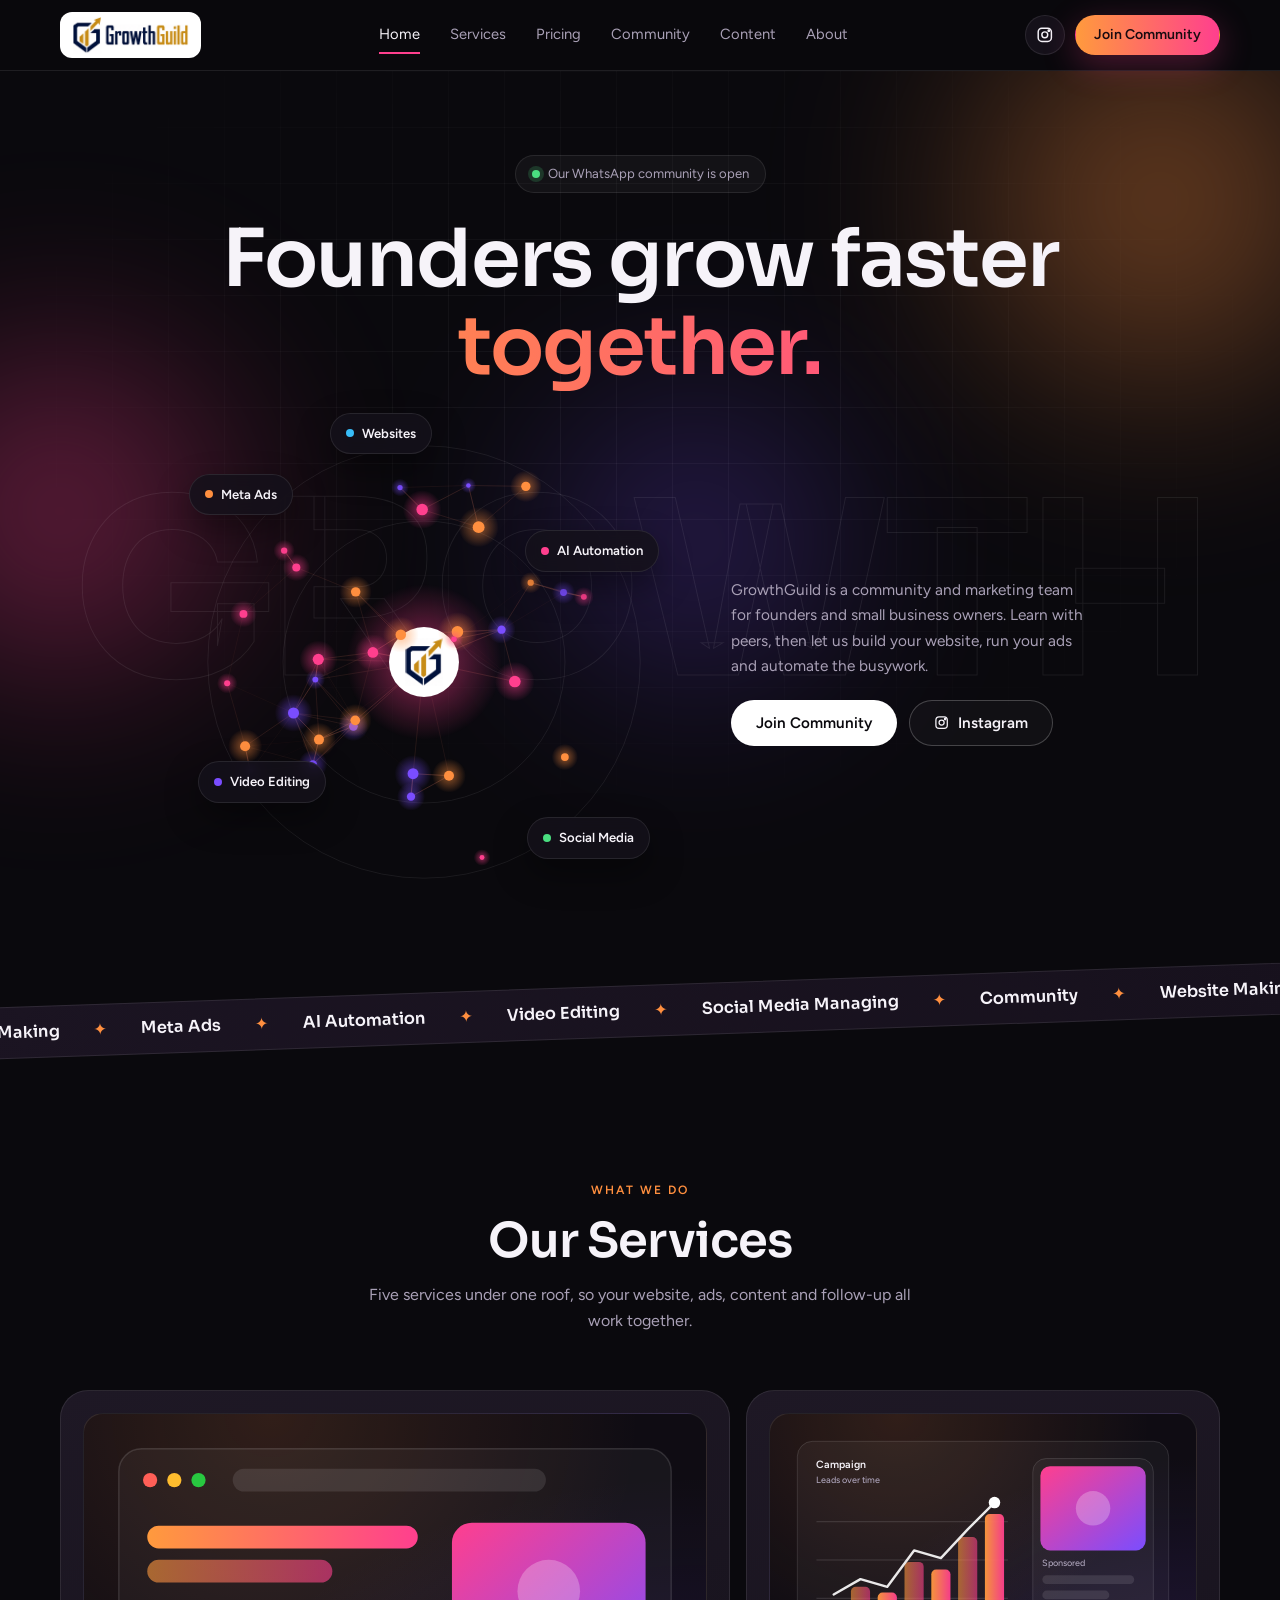
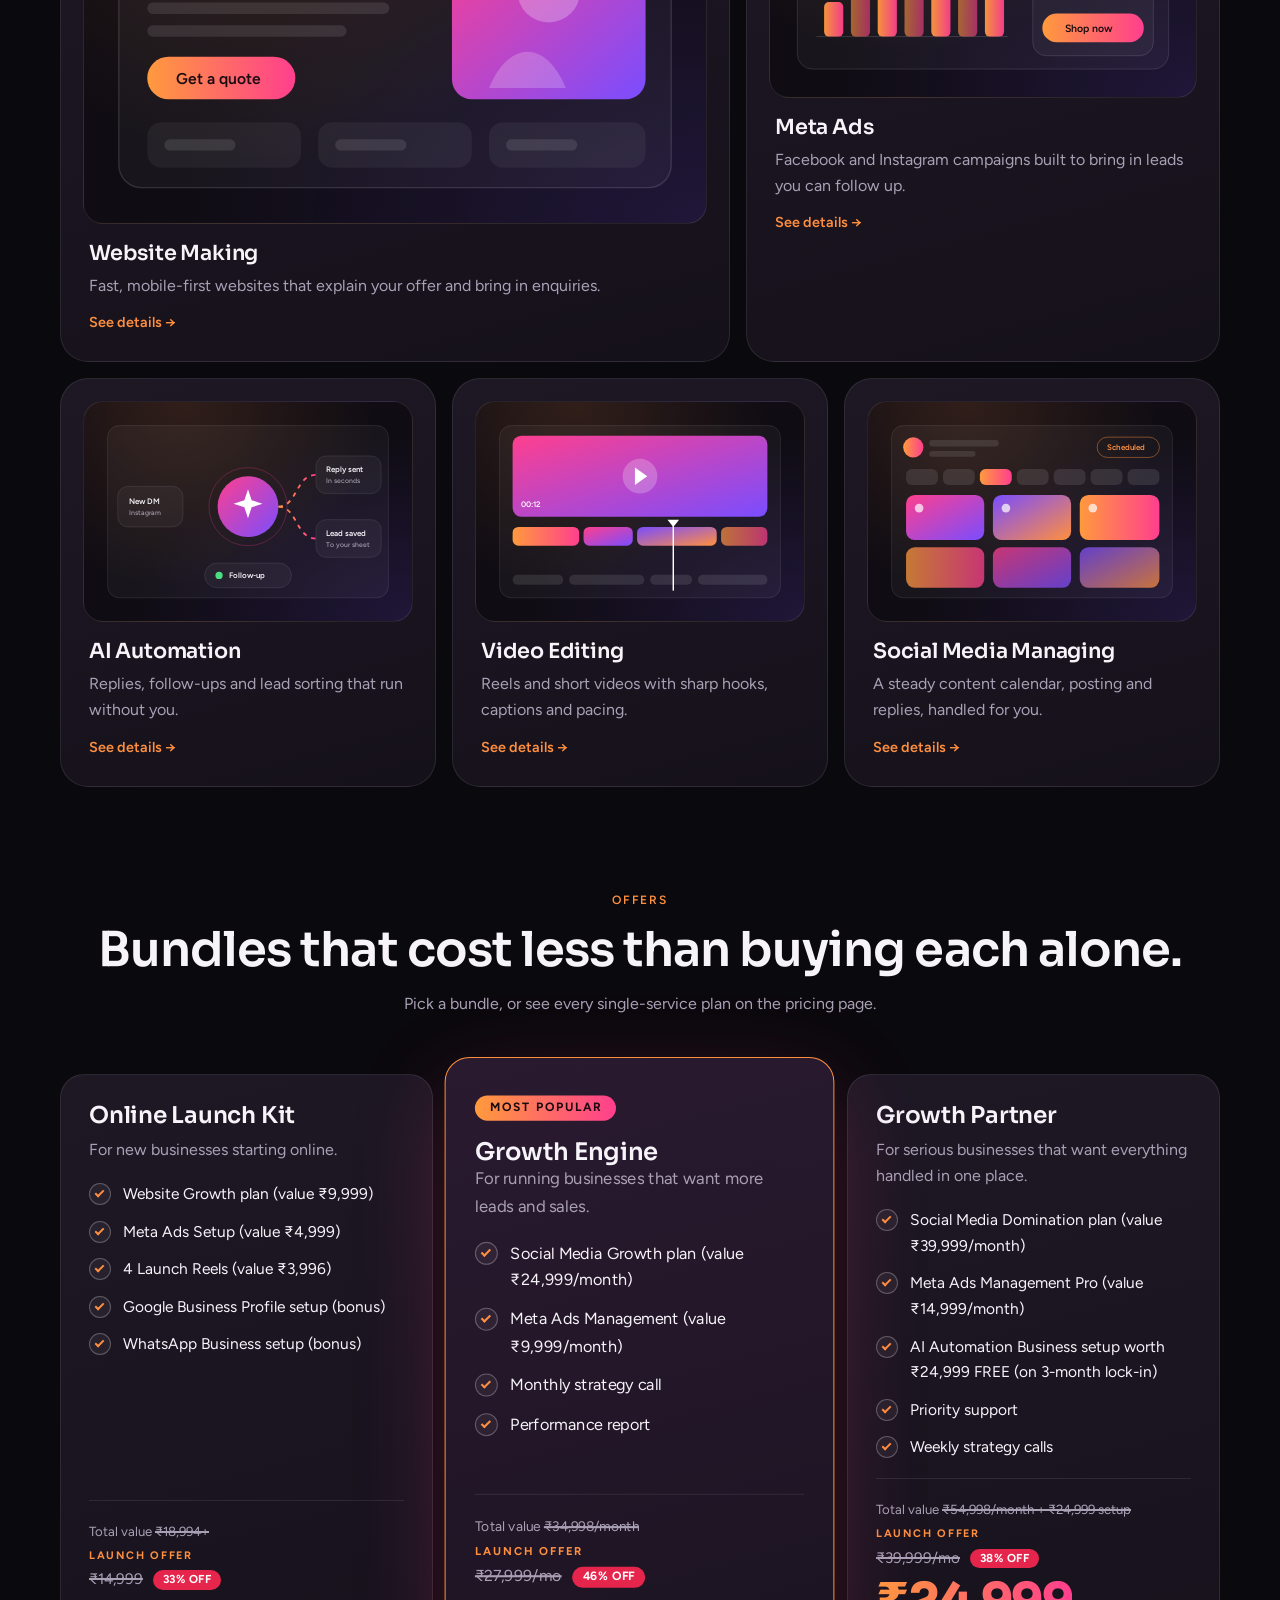
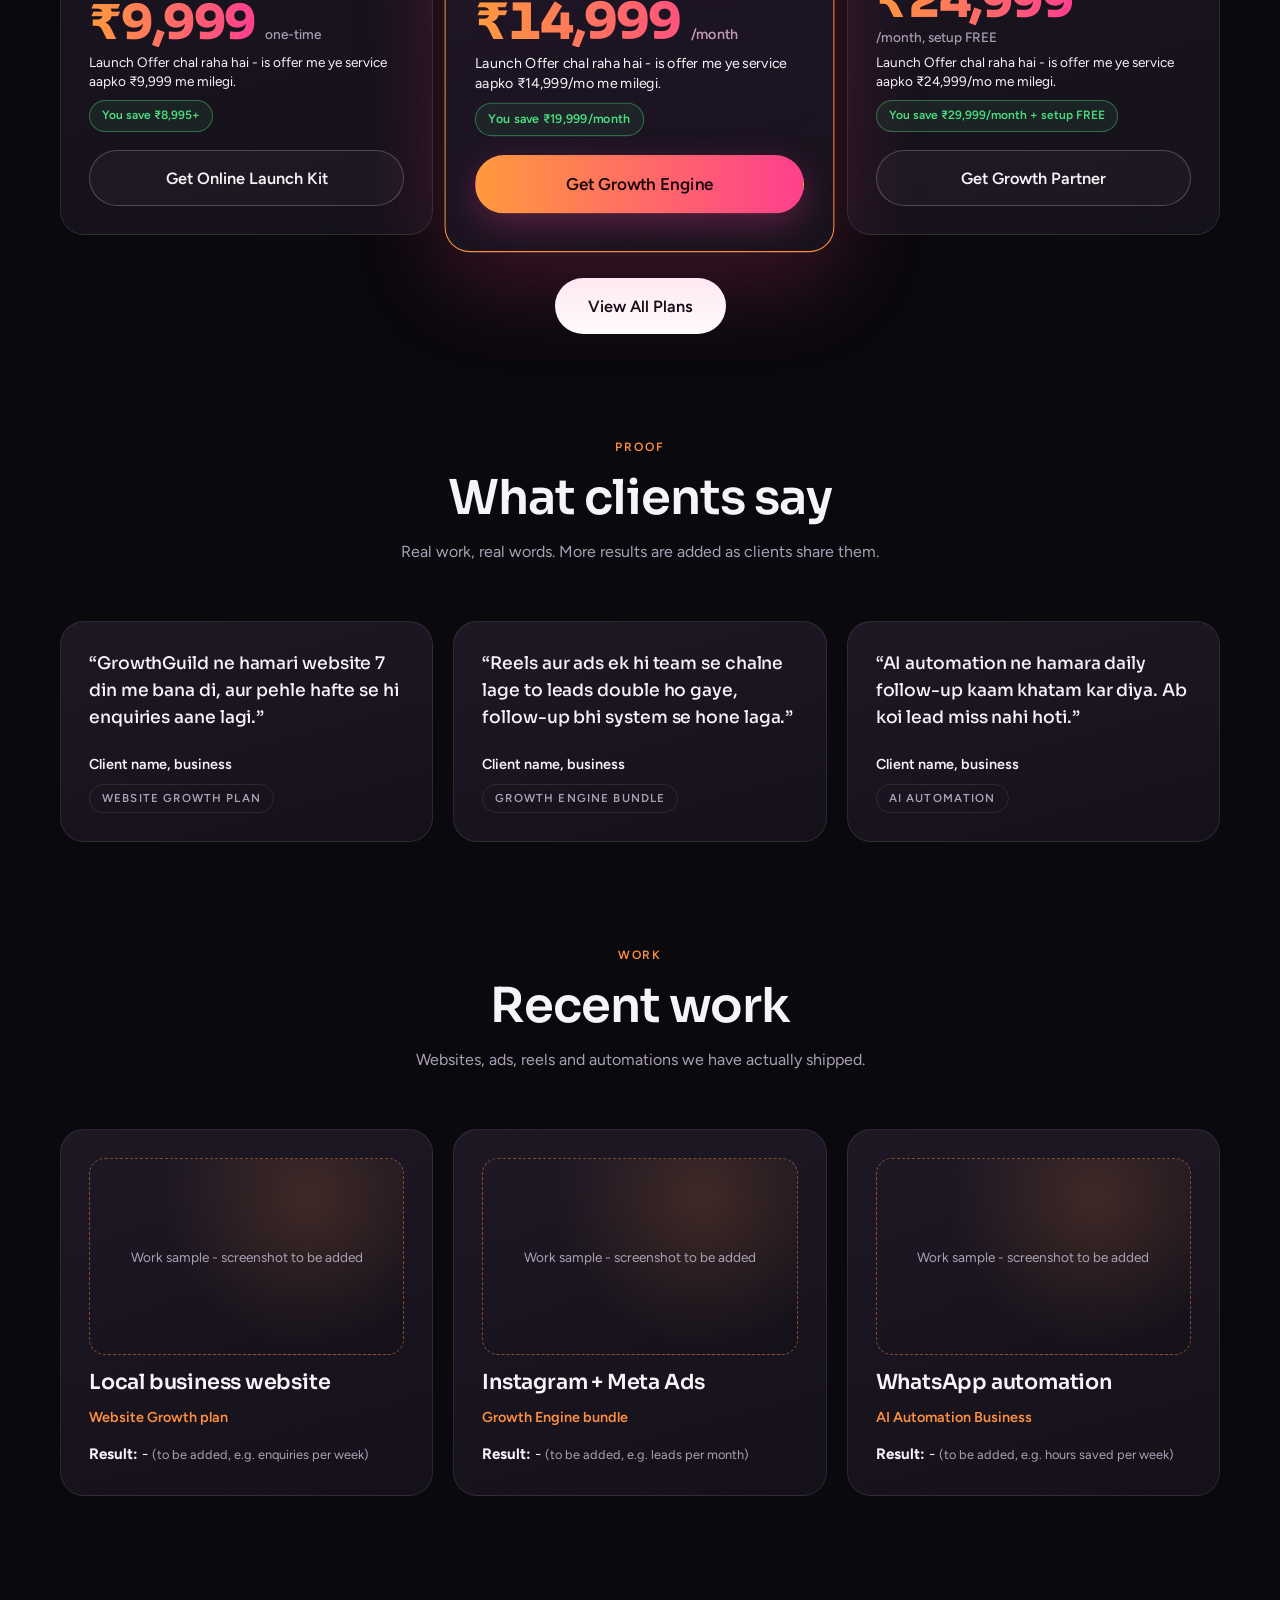
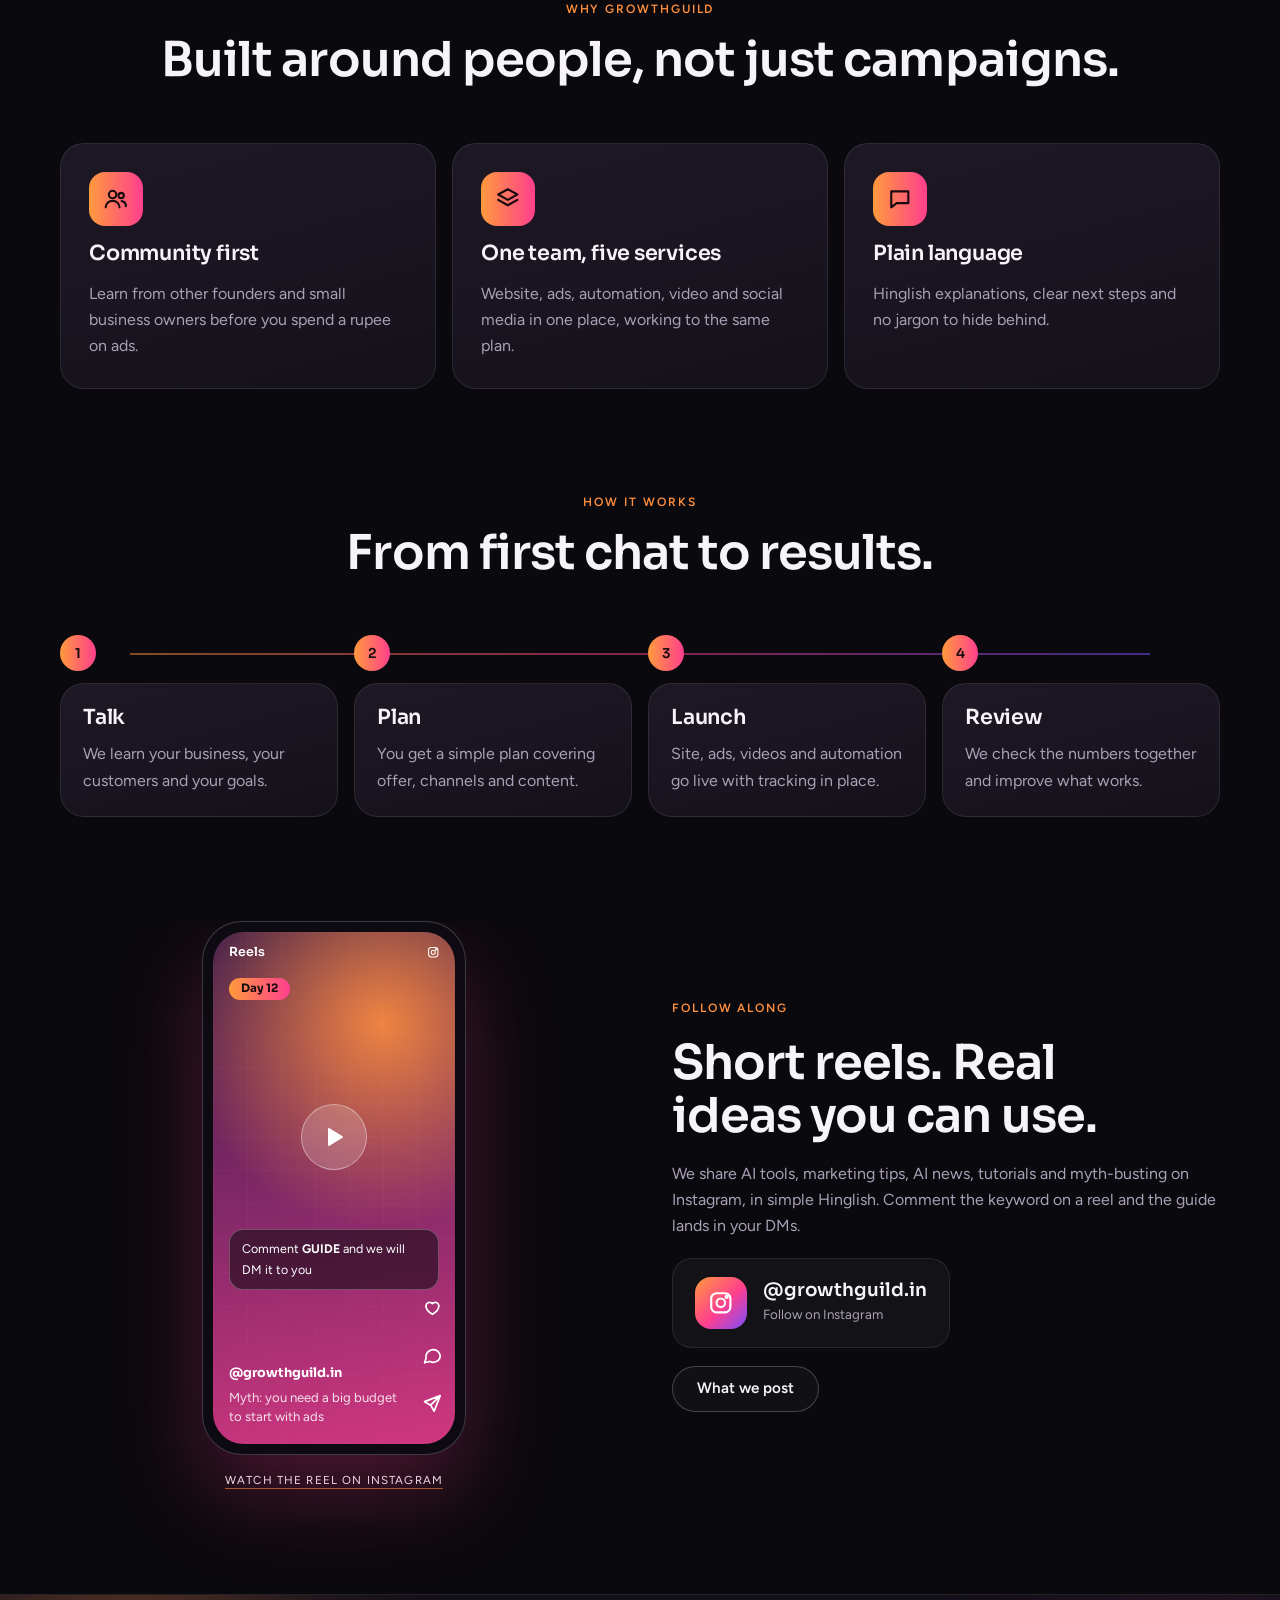
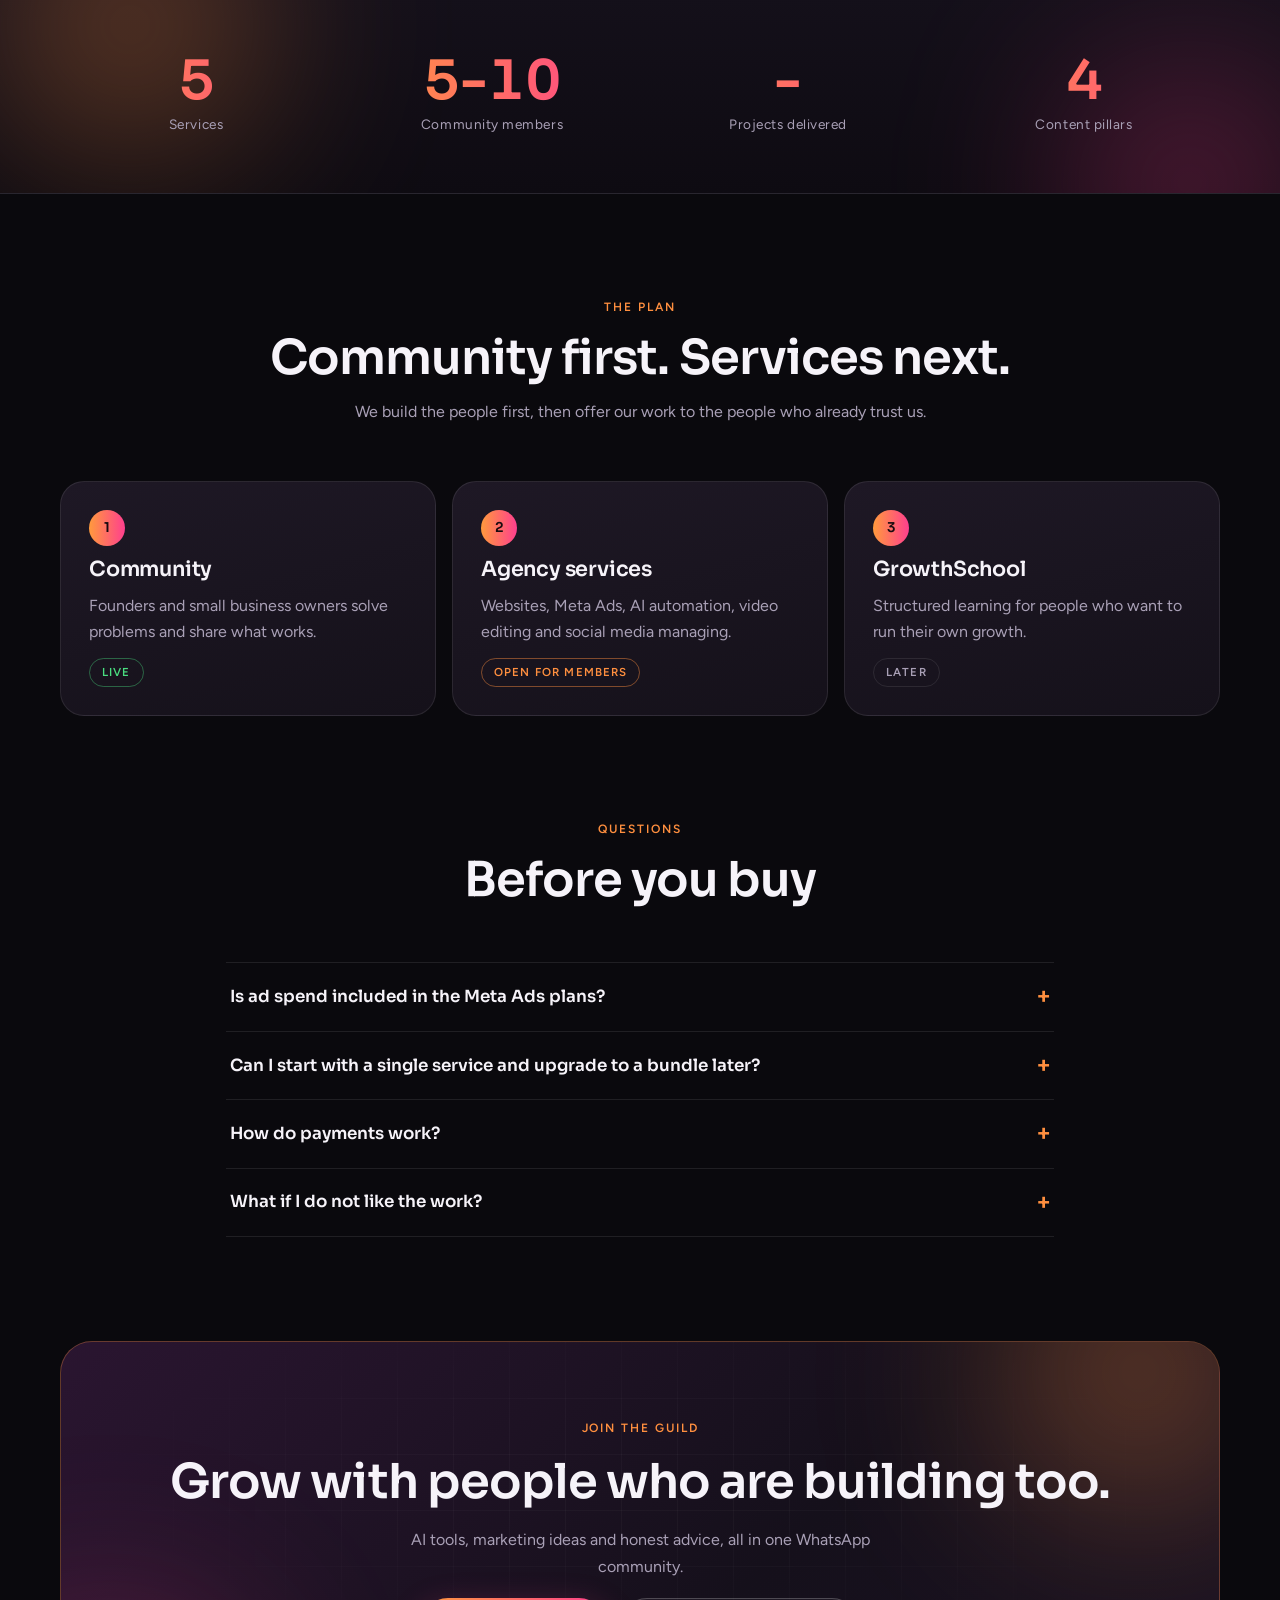
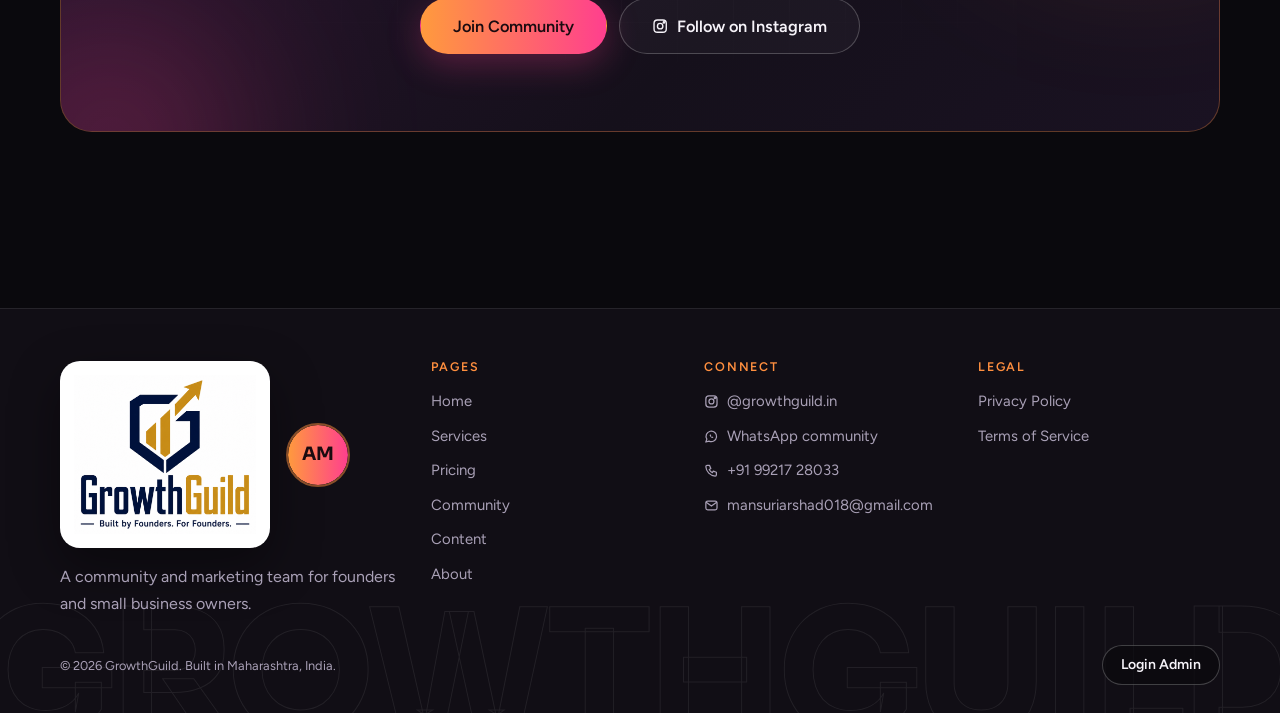
==== commit 6198d686: "Add files via upload" ====
--- a/index.html
+++ b/index.html
@@ -97,8 +97,8 @@
           <ul class="checks"><li>Website Growth plan (value ₹9,999)</li><li>Meta Ads Setup (value ₹4,999)</li><li>4 Launch Reels (value ₹3,996)</li><li>Google Business Profile setup (bonus)</li><li>WhatsApp Business setup (bonus)</li></ul>
           <div class="pr-bottom">
             <p class="pr-val">Total value <s>₹18,994+</s></p>
-            <p class="pr-price"><span class="pr-amt">₹14,999</span><span class="pr-unit">one-time</span></p>
-            <span class="pr-save">You save ₹3,995+</span>
+            <div class="lo"><span class="lo-label">LAUNCH OFFER</span><p class="lo-old"><s>₹14,999</s><span class="lo-badge">33% OFF</span></p><p class="pr-price lo-new"><span class="pr-amt">₹9,999</span><span class="pr-unit">one-time</span></p><p class="lo-line">Launch Offer chal raha hai - is offer me ye service aapko ₹9,999 me milegi.</p></div>
+            <span class="pr-save">You save ₹8,995+</span>
             <a class="btn btn-ghost btn-lg" href="https://wa.me/919921728033?text=Hi%2C%20I%20want%20the%20Online%20Launch%20Kit%20bundle.%20Please%20share%20details." target="_blank" rel="noopener">Get Online Launch Kit</a>
           </div>
         </article>
@@ -107,8 +107,8 @@
           <ul class="checks"><li>Social Media Growth plan (value ₹24,999/month)</li><li>Meta Ads Management (value ₹9,999/month)</li><li>Monthly strategy call</li><li>Performance report</li></ul>
           <div class="pr-bottom">
             <p class="pr-val">Total value <s>₹34,998/month</s></p>
-            <p class="pr-price grad"><span class="pr-amt">₹27,999</span><span class="pr-unit">/month</span></p>
-            <span class="pr-save">You save ₹7,000/month</span>
+            <div class="lo"><span class="lo-label">LAUNCH OFFER</span><p class="lo-old"><s>₹27,999/mo</s><span class="lo-badge">46% OFF</span></p><p class="pr-price grad lo-new"><span class="pr-amt">₹14,999</span><span class="pr-unit">/month</span></p><p class="lo-line">Launch Offer chal raha hai - is offer me ye service aapko ₹14,999/mo me milegi.</p></div>
+            <span class="pr-save">You save ₹19,999/month</span>
             <a class="btn btn-grad btn-lg" href="https://wa.me/919921728033?text=Hi%2C%20I%20want%20the%20Growth%20Engine%20bundle.%20Please%20share%20details." target="_blank" rel="noopener">Get Growth Engine</a>
           </div>
         </article>
@@ -117,8 +117,8 @@
           <ul class="checks"><li>Social Media Domination plan (value ₹39,999/month)</li><li>Meta Ads Management Pro (value ₹14,999/month)</li><li>AI Automation Business setup worth ₹24,999 FREE (on 3-month lock-in)</li><li>Priority support</li><li>Weekly strategy calls</li></ul>
           <div class="pr-bottom">
             <p class="pr-val">Total value <s>₹54,998/month + ₹24,999 setup</s></p>
-            <p class="pr-price"><span class="pr-amt">₹39,999</span><span class="pr-unit">/month, setup FREE</span></p>
-            <span class="pr-save">You save ₹14,999/month + setup FREE</span>
+            <div class="lo"><span class="lo-label">LAUNCH OFFER</span><p class="lo-old"><s>₹39,999/mo</s><span class="lo-badge">38% OFF</span></p><p class="pr-price lo-new"><span class="pr-amt">₹24,999</span><span class="pr-unit">/month, setup FREE</span></p><p class="lo-line">Launch Offer chal raha hai - is offer me ye service aapko ₹24,999/mo me milegi.</p></div>
+            <span class="pr-save">You save ₹29,999/month + setup FREE</span>
             <a class="btn btn-ghost btn-lg" href="https://wa.me/919921728033?text=Hi%2C%20I%20want%20the%20Growth%20Partner%20bundle.%20Please%20share%20details." target="_blank" rel="noopener">Get Growth Partner</a>
           </div>
         </article>
--- a/style.css
+++ b/style.css
@@ -466,3 +466,15 @@
 .foot-bottom{position:relative;display:flex;flex-wrap:wrap;gap:12px;align-items:center;justify-content:space-between;padding-bottom:max(28px,env(safe-area-inset-bottom,0px))}
 .foot-bottom small{padding-bottom:0}
 .foot-admin{background:rgba(10,9,13,.7)}
+
+/* Launch Offer price blocks */
+.lo{display:flex;flex-direction:column;align-items:flex-start;gap:6px;min-width:0}
+.lo-label{font:700 .68rem/1 var(--body);letter-spacing:.16em;color:var(--orange)}
+.lo-old{display:flex;flex-wrap:wrap;align-items:center;gap:6px 10px;margin:0;font-size:.95rem;color:var(--muted)}
+.lo-old s{text-decoration:line-through;text-decoration-thickness:1.5px;color:var(--muted)}
+.lo-badge{display:inline-block;padding:4px 10px;border-radius:999px;background:#e5254b;color:#fff;font:700 .72rem/1 var(--body);letter-spacing:.04em;white-space:nowrap}
+.lo-line{margin:0;font-size:.85rem;line-height:1.45;color:var(--fg);overflow-wrap:anywhere}
+.lo-new .pr-amt{font-weight:800}
+.lo-new:not(.grad) .pr-amt{background:var(--grad);-webkit-background-clip:text;background-clip:text;color:transparent;-webkit-text-fill-color:transparent}
+.pr-row .lo{grid-column:auto}
+@media (max-width:640px){.pr-row .lo{grid-column:1/-1}}
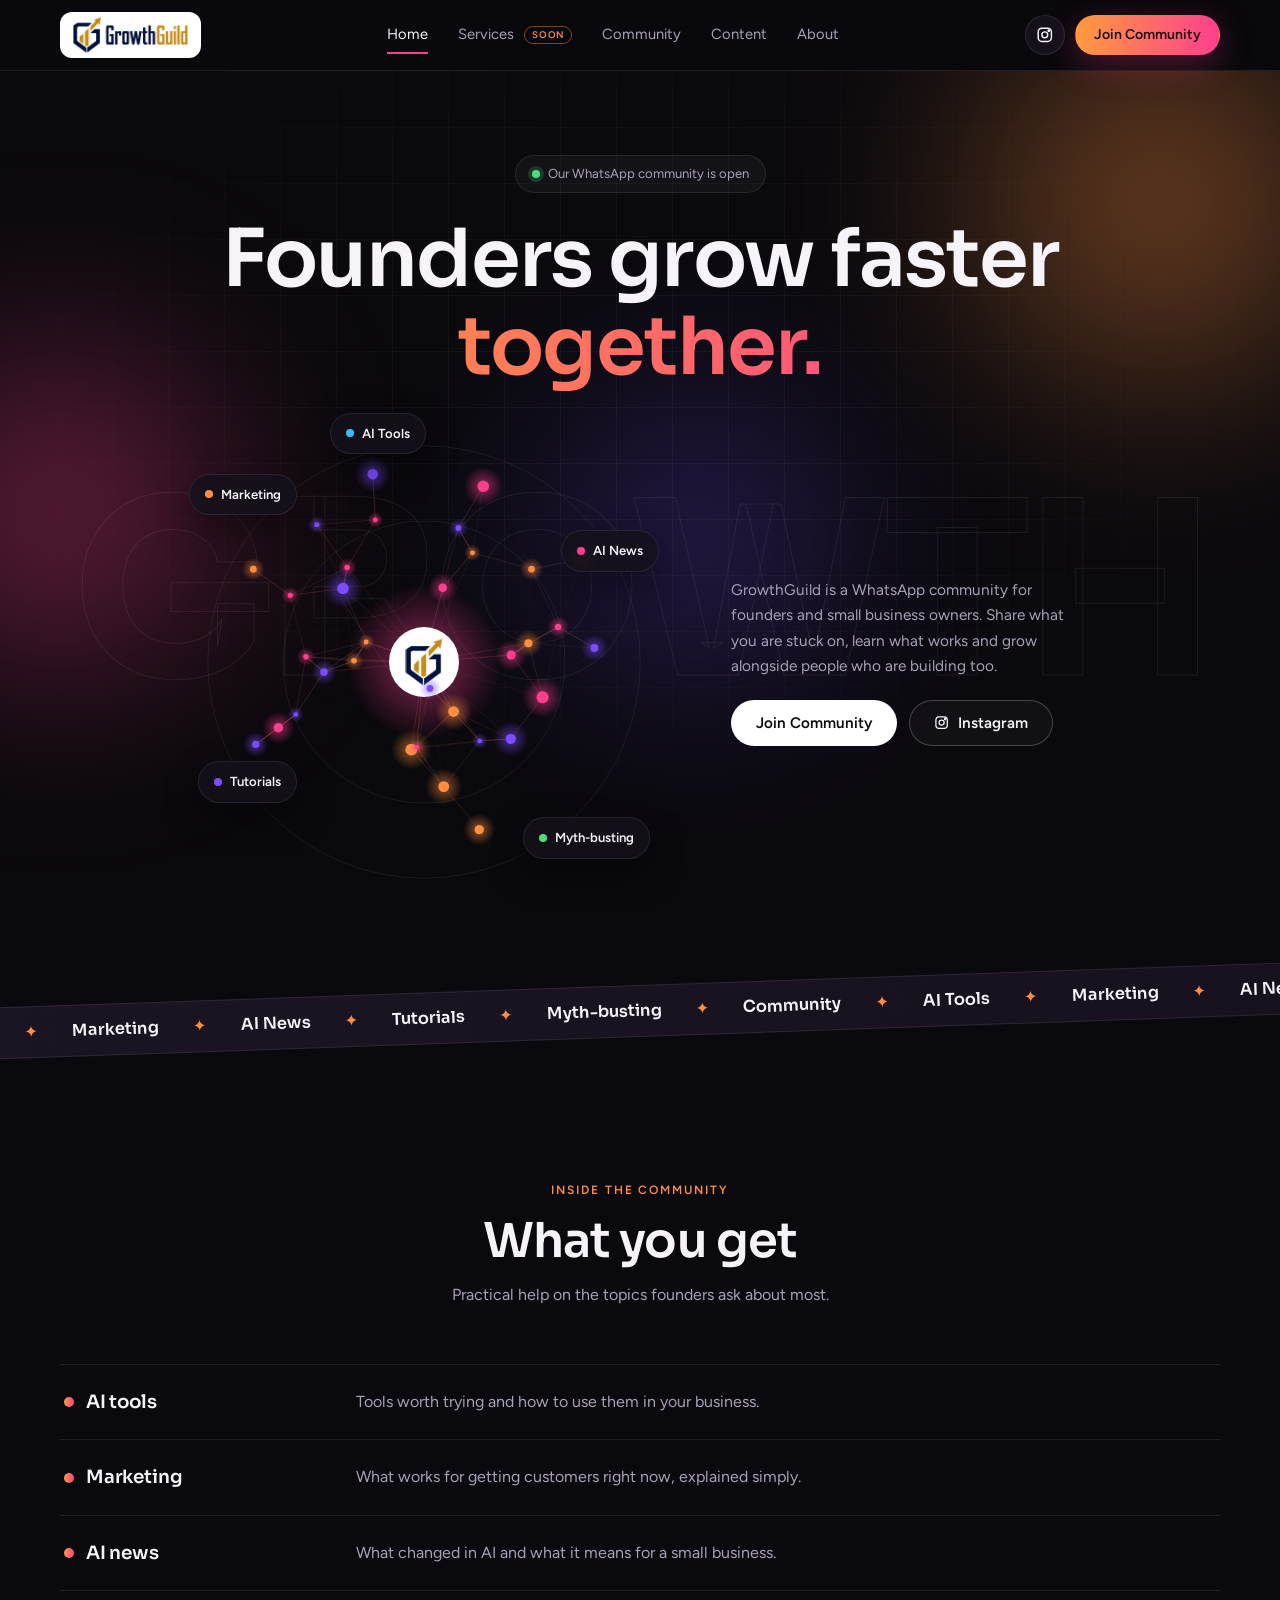
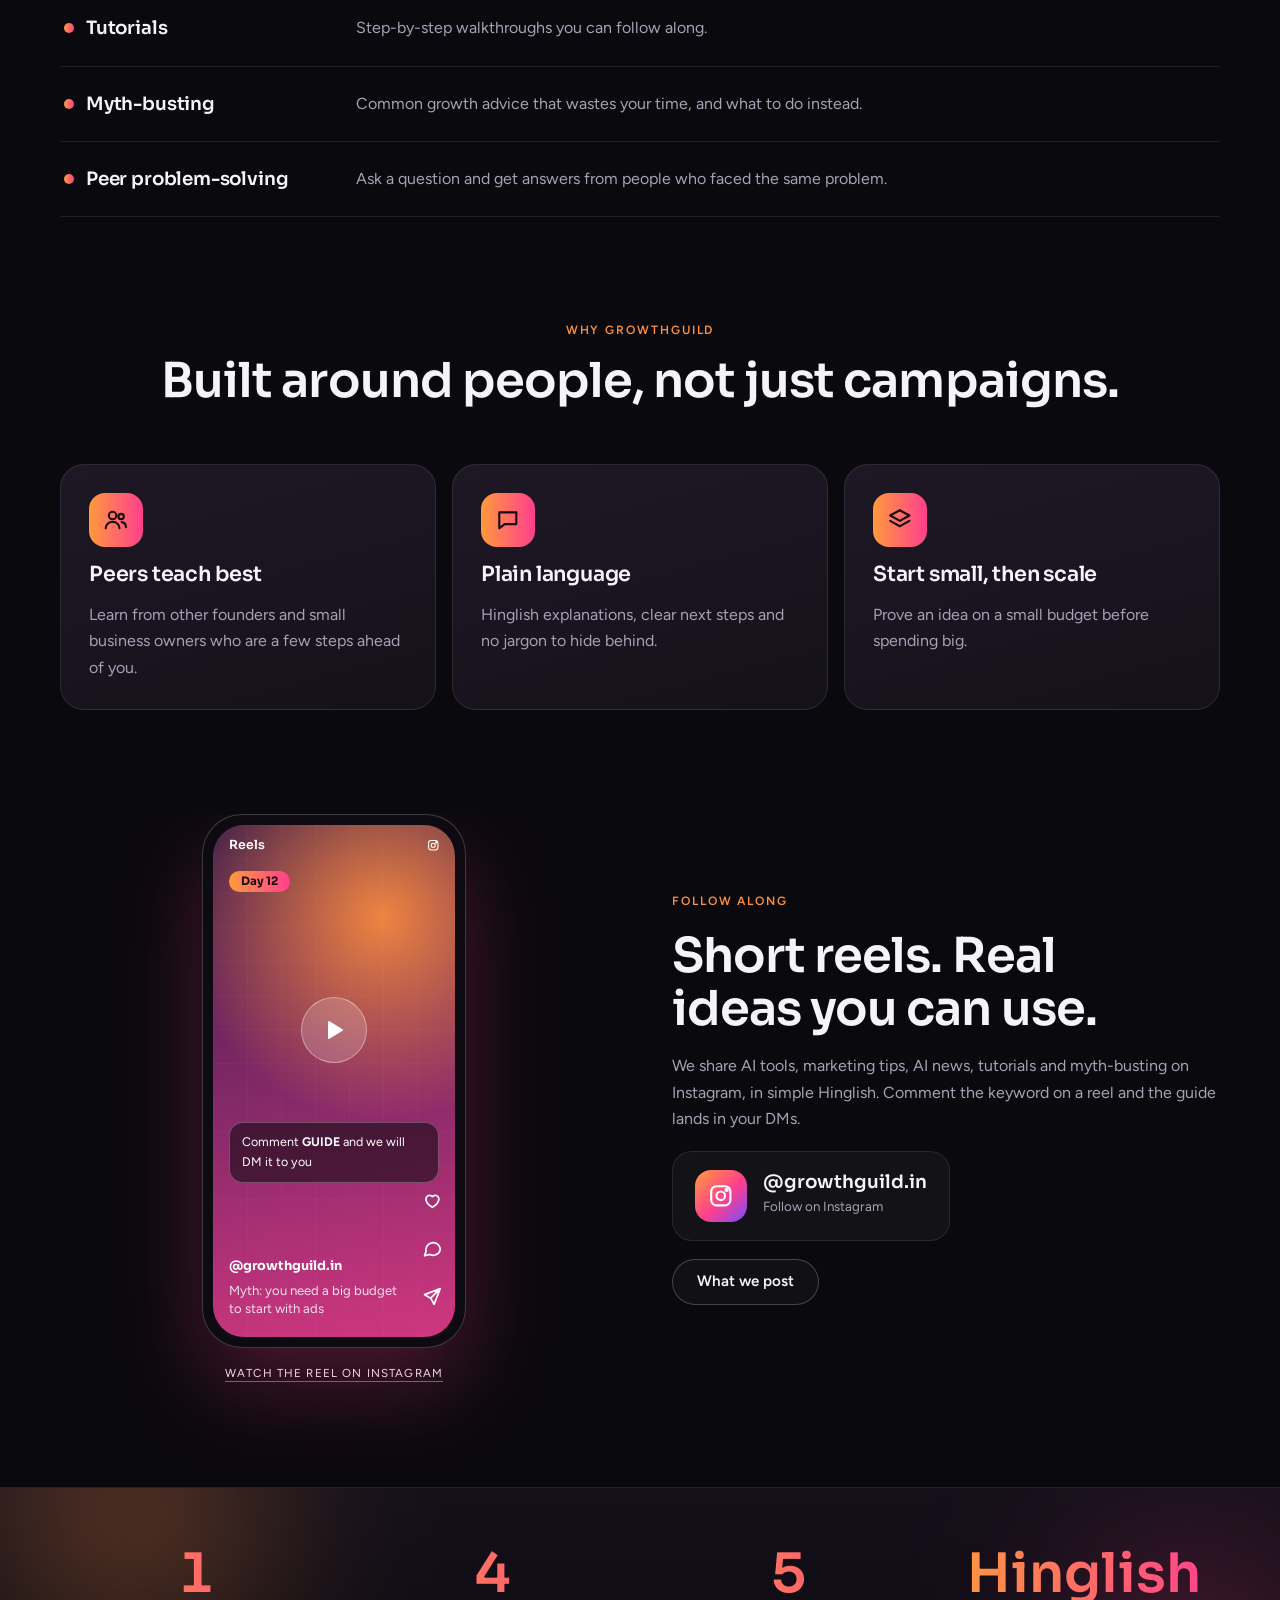
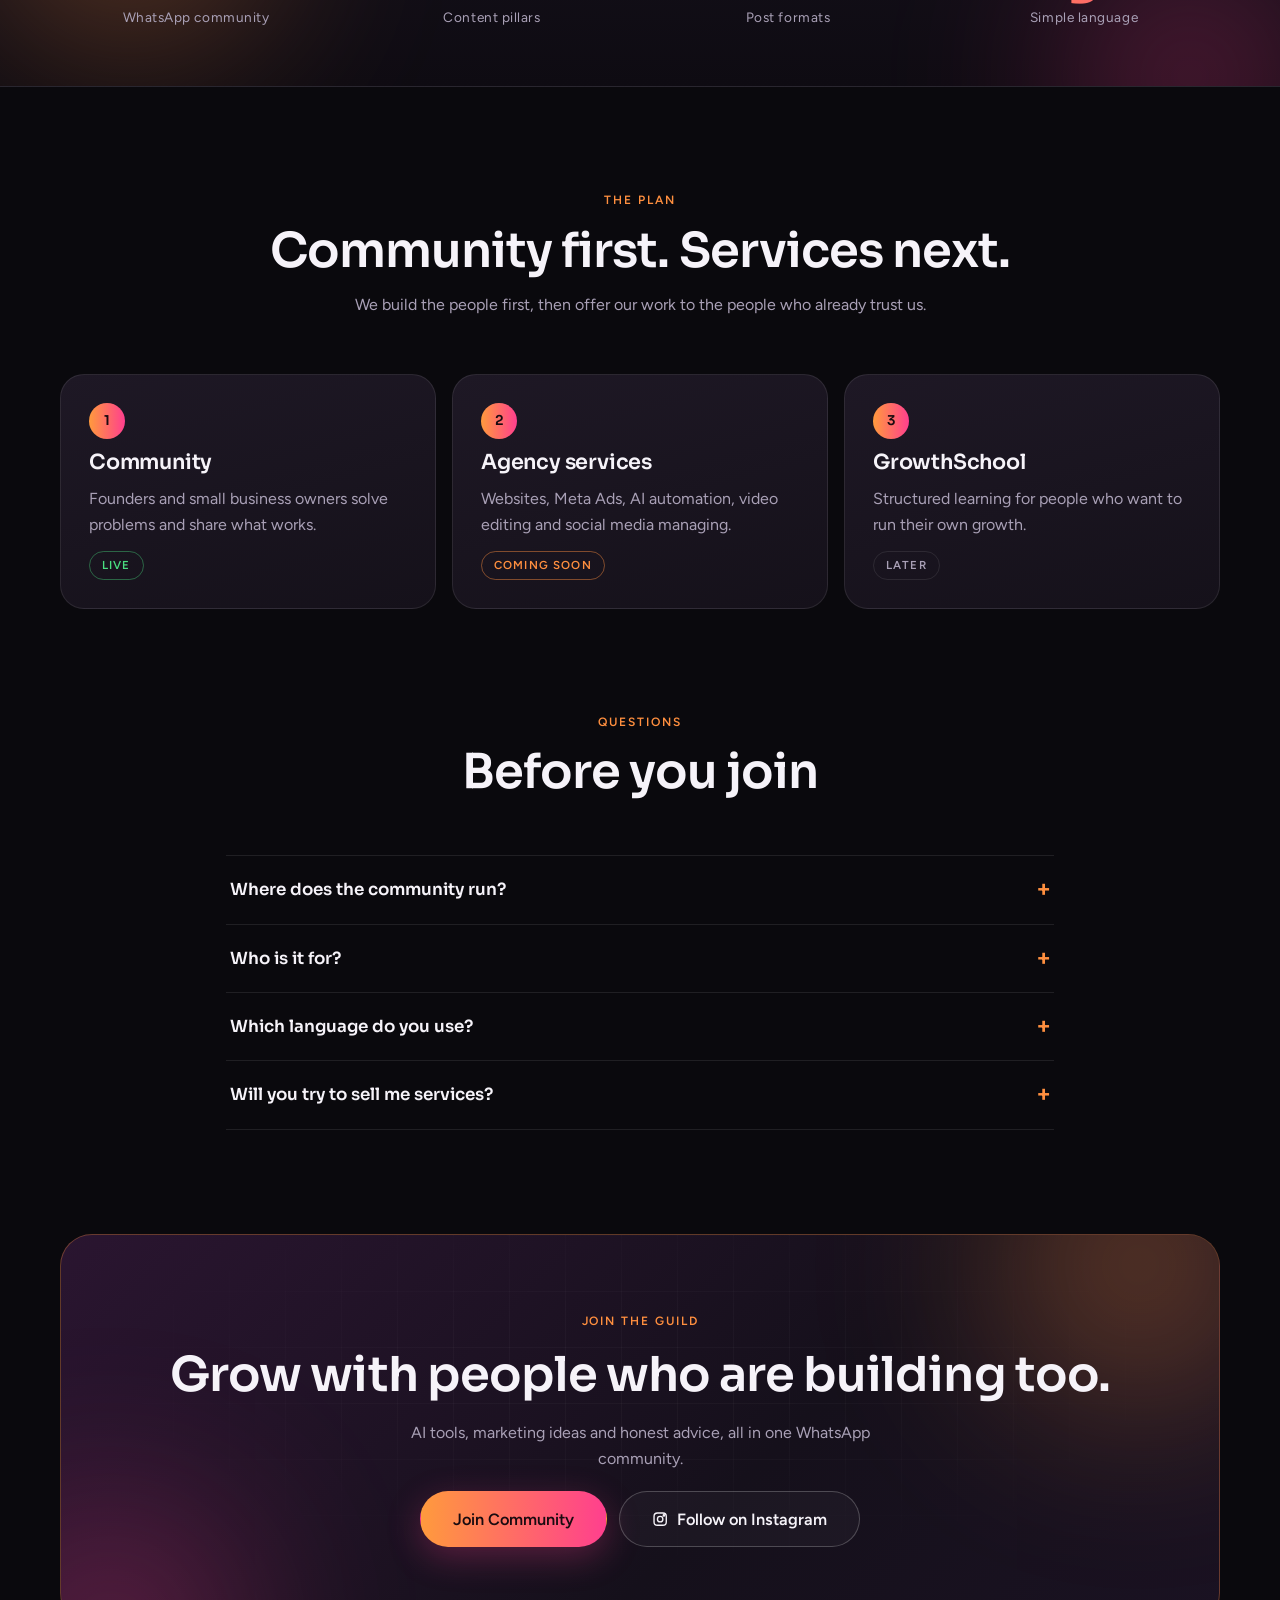
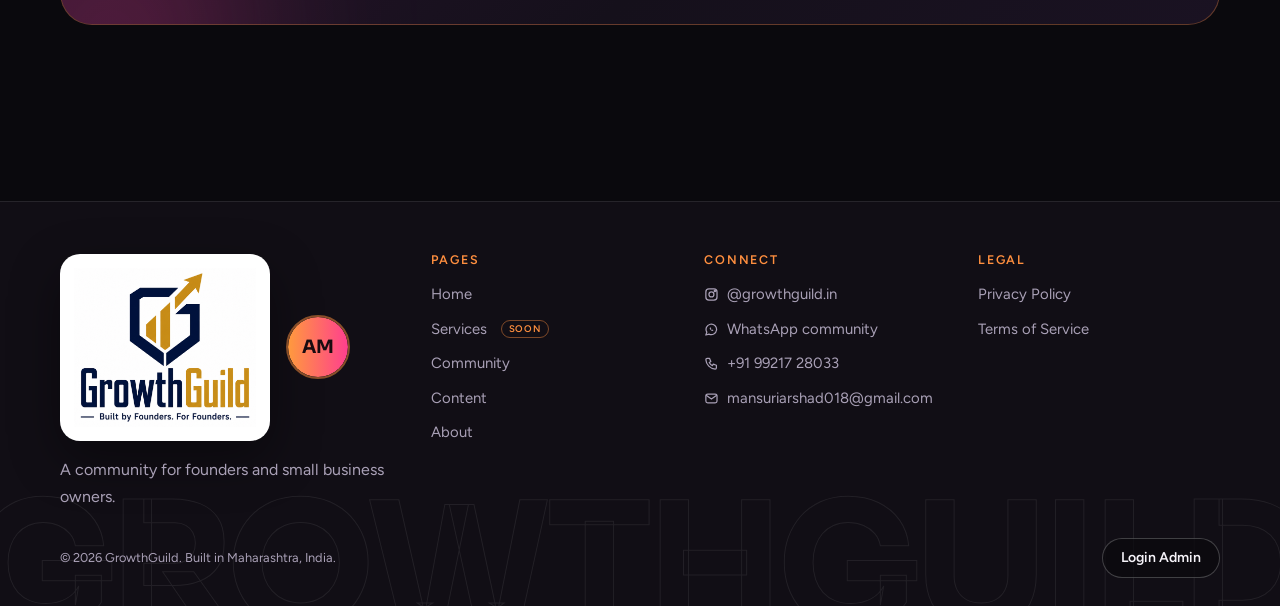
==== commit b0d214b8: "Add files via upload" ====
--- a/index.html
+++ b/index.html
@@ -1,6 +1,10 @@
-<!doctype html><html><head><meta charset=utf8><meta name=viewport content="width=device-width,initial-scale=1,viewport-fit=cover"><style>:root{color-scheme:light;box-sizing:border-box;padding-top:env(safe-area-inset-top,0px);padding-bottom:env(safe-area-inset-bottom,0px)}html{scroll-padding-top:env(safe-area-inset-top,0px)}body{margin:0;padding:0;font:14px -apple-system,BlinkMacSystemFont,sans-serif;background:#fff;color:#000}img{max-width:100%}[hidden]:not([hidden=until-found i]){display:none!important}</style></head><body>
+<!doctype html>
+<html lang="en">
+<head>
+<meta charset="utf-8">
+<meta name="viewport" content="width=device-width,initial-scale=1,viewport-fit=cover">
+<meta name="claude:viewport-fit-sides" content="cover">
 <title>GrowthGuild</title>
-<meta name="claude:viewport-fit-sides" content="cover">
 <link rel="preload" as="image" href="logo-lockup.png">
 <link rel="preload" as="image" href="logo-icon.png">
 <link rel="preload" as="image" href="logo-full.png">
@@ -8,7 +12,8 @@
 <link rel="preconnect" href="https://fonts.gstatic.com" crossorigin>
 <link rel="stylesheet" href="https://fonts.googleapis.com/css2?family=Figtree:wght@400;500;600&family=Sora:wght@500;600;700&display=swap">
 <link rel="stylesheet" href="style.css">
-
+</head>
+<body>
 <div class="page" data-page="home">
   <div id="site-nav"></div>
 
@@ -26,14 +31,14 @@
       <div class="hero-grid">
         <div class="net-wrap">
           <canvas id="net" role="img" aria-label="Network of connected dots, a picture of the GrowthGuild community"></canvas>
-          <span class="chip-f c5"><i></i>Websites</span>
-          <span class="chip-f c1"><i></i>Meta Ads</span>
-          <span class="chip-f c2"><i></i>AI Automation</span>
-          <span class="chip-f c3"><i></i>Video Editing</span>
-          <span class="chip-f c4"><i></i>Social Media</span>
+          <span class="chip-f c5"><i></i>AI Tools</span>
+          <span class="chip-f c1"><i></i>Marketing</span>
+          <span class="chip-f c2"><i></i>AI News</span>
+          <span class="chip-f c3"><i></i>Tutorials</span>
+          <span class="chip-f c4"><i></i>Myth-busting</span>
         </div>
         <div class="hero-copy">
-          <p>GrowthGuild is a community and marketing team for founders and small business owners. Learn with peers, then let us build your website, run your ads and automate the busywork.</p>
+          <p>GrowthGuild is a WhatsApp community for founders and small business owners. Share what you are stuck on, learn what works and grow alongside people who are building too.</p>
           <div class="btn-row">
             <a class="btn btn-light" data-join href="community.html">Join Community</a>
             <a class="btn btn-ghost" data-ig href="#"><span data-icon="ig"></span>Instagram</a>
@@ -46,8 +51,8 @@
   <div class="band" aria-hidden="true">
     <div class="band-in">
       <div class="track">
-        <span>Website Making <i>&#10022;</i> Meta Ads <i>&#10022;</i> AI Automation <i>&#10022;</i> Video Editing <i>&#10022;</i> Social Media Managing <i>&#10022;</i> Community <i>&#10022;</i></span>
-        <span>Website Making <i>&#10022;</i> Meta Ads <i>&#10022;</i> AI Automation <i>&#10022;</i> Video Editing <i>&#10022;</i> Social Media Managing <i>&#10022;</i> Community <i>&#10022;</i></span>
+        <span>AI Tools <i>&#10022;</i> Marketing <i>&#10022;</i> AI News <i>&#10022;</i> Tutorials <i>&#10022;</i> Myth-busting <i>&#10022;</i> Community <i>&#10022;</i></span>
+        <span>AI Tools <i>&#10022;</i> Marketing <i>&#10022;</i> AI News <i>&#10022;</i> Tutorials <i>&#10022;</i> Myth-busting <i>&#10022;</i> Community <i>&#10022;</i></span>
       </div>
     </div>
   </div>
@@ -55,143 +60,17 @@
   <section class="sec">
     <div class="wrap">
       <div class="sec-head">
-        <span class="label">What we do</span>
-        <h2>Our Services</h2>
-        <p>Five services under one roof, so your website, ads, content and follow-up all work together.</p>
+        <span class="label">Inside the community</span>
+        <h2>What you get</h2>
+        <p>Practical help on the topics founders ask about most.</p>
       </div>
-      <div class="bento">
-        <a class="bc b7" href="services.html#website">
-          <div class="ill" data-ill="web"></div>
-          <div class="tx"><h3>Website Making</h3><p>Fast, mobile-first websites that explain your offer and bring in enquiries.</p><span class="more">See details &rarr;</span></div>
-        </a>
-        <a class="bc b5" href="services.html#meta-ads">
-          <div class="ill" data-ill="meta"></div>
-          <div class="tx"><h3>Meta Ads</h3><p>Facebook and Instagram campaigns built to bring in leads you can follow up.</p><span class="more">See details &rarr;</span></div>
-        </a>
-        <a class="bc b4" href="services.html#ai-automation">
-          <div class="ill" data-ill="ai"></div>
-          <div class="tx"><h3>AI Automation</h3><p>Replies, follow-ups and lead sorting that run without you.</p><span class="more">See details &rarr;</span></div>
-        </a>
-        <a class="bc b4" href="services.html#video-editing">
-          <div class="ill" data-ill="video"></div>
-          <div class="tx"><h3>Video Editing</h3><p>Reels and short videos with sharp hooks, captions and pacing.</p><span class="more">See details &rarr;</span></div>
-        </a>
-        <a class="bc b4" href="services.html#social-media">
-          <div class="ill" data-ill="social"></div>
-          <div class="tx"><h3>Social Media Managing</h3><p>A steady content calendar, posting and replies, handled for you.</p><span class="more">See details &rarr;</span></div>
-        </a>
-      </div>
-    </div>
-  </section>
-
-  <section class="sec sec-tight">
-    <div class="wrap">
-      <div class="sec-head">
-        <span class="label">Offers</span>
-        <h2>Bundles that cost less than buying each alone.</h2>
-        <p>Pick a bundle, or see every single-service plan on the pricing page.</p>
-      </div>
-      <div class="pr-bundles">
-        <article class="card pr-b">
-          <div><h3>Online Launch Kit</h3><p>For new businesses starting online.</p></div>
-          <ul class="checks"><li>Website Growth plan (value ₹9,999)</li><li>Meta Ads Setup (value ₹4,999)</li><li>4 Launch Reels (value ₹3,996)</li><li>Google Business Profile setup (bonus)</li><li>WhatsApp Business setup (bonus)</li></ul>
-          <div class="pr-bottom">
-            <p class="pr-val">Total value <s>₹18,994+</s></p>
-            <div class="lo"><span class="lo-label">LAUNCH OFFER</span><p class="lo-old"><s>₹14,999</s><span class="lo-badge">33% OFF</span></p><p class="pr-price lo-new"><span class="pr-amt">₹9,999</span><span class="pr-unit">one-time</span></p><p class="lo-line">Launch Offer chal raha hai - is offer me ye service aapko ₹9,999 me milegi.</p></div>
-            <span class="pr-save">You save ₹8,995+</span>
-            <a class="btn btn-ghost btn-lg" href="https://wa.me/919921728033?text=Hi%2C%20I%20want%20the%20Online%20Launch%20Kit%20bundle.%20Please%20share%20details." target="_blank" rel="noopener">Get Online Launch Kit</a>
-          </div>
-        </article>
-        <article class="card pr-b pr-feat"><span class="pr-badge">MOST POPULAR</span>
-          <div><h3>Growth Engine</h3><p>For running businesses that want more leads and sales.</p></div>
-          <ul class="checks"><li>Social Media Growth plan (value ₹24,999/month)</li><li>Meta Ads Management (value ₹9,999/month)</li><li>Monthly strategy call</li><li>Performance report</li></ul>
-          <div class="pr-bottom">
-            <p class="pr-val">Total value <s>₹34,998/month</s></p>
-            <div class="lo"><span class="lo-label">LAUNCH OFFER</span><p class="lo-old"><s>₹27,999/mo</s><span class="lo-badge">46% OFF</span></p><p class="pr-price grad lo-new"><span class="pr-amt">₹14,999</span><span class="pr-unit">/month</span></p><p class="lo-line">Launch Offer chal raha hai - is offer me ye service aapko ₹14,999/mo me milegi.</p></div>
-            <span class="pr-save">You save ₹19,999/month</span>
-            <a class="btn btn-grad btn-lg" href="https://wa.me/919921728033?text=Hi%2C%20I%20want%20the%20Growth%20Engine%20bundle.%20Please%20share%20details." target="_blank" rel="noopener">Get Growth Engine</a>
-          </div>
-        </article>
-        <article class="card pr-b">
-          <div><h3>Growth Partner</h3><p>For serious businesses that want everything handled in one place.</p></div>
-          <ul class="checks"><li>Social Media Domination plan (value ₹39,999/month)</li><li>Meta Ads Management Pro (value ₹14,999/month)</li><li>AI Automation Business setup worth ₹24,999 FREE (on 3-month lock-in)</li><li>Priority support</li><li>Weekly strategy calls</li></ul>
-          <div class="pr-bottom">
-            <p class="pr-val">Total value <s>₹54,998/month + ₹24,999 setup</s></p>
-            <div class="lo"><span class="lo-label">LAUNCH OFFER</span><p class="lo-old"><s>₹39,999/mo</s><span class="lo-badge">38% OFF</span></p><p class="pr-price lo-new"><span class="pr-amt">₹24,999</span><span class="pr-unit">/month, setup FREE</span></p><p class="lo-line">Launch Offer chal raha hai - is offer me ye service aapko ₹24,999/mo me milegi.</p></div>
-            <span class="pr-save">You save ₹29,999/month + setup FREE</span>
-            <a class="btn btn-ghost btn-lg" href="https://wa.me/919921728033?text=Hi%2C%20I%20want%20the%20Growth%20Partner%20bundle.%20Please%20share%20details." target="_blank" rel="noopener">Get Growth Partner</a>
-          </div>
-        </article>
-      </div>
-      <div class="pr-more"><a class="btn btn-light btn-lg" href="pricing.html">View All Plans</a></div>
-    </div>
-  </section>
-
-  <section class="sec sec-tight" id="testimonials" style="scroll-margin-top:90px">
-    <div class="wrap">
-      <div class="sec-head">
-        <span class="label">Proof</span>
-        <h2>What clients say</h2>
-        <p>Real work, real words. More results are added as clients share them.</p>
-      </div>
-      <div class="proof-grid">
-        <figure class="card tcard">
-          <blockquote>&ldquo;GrowthGuild ne hamari website 7 din me bana di, aur pehle hafte se hi enquiries aane lagi.&rdquo;</blockquote>
-          <figcaption>
-            <!-- TODO: owner to replace with real content (client name + business) -->
-            <b>Client name, business</b>
-            <span class="tag">Website Growth plan</span>
-          </figcaption>
-        </figure>
-        <figure class="card tcard">
-          <blockquote>&ldquo;Reels aur ads ek hi team se chalne lage to leads double ho gaye, follow-up bhi system se hone laga.&rdquo;</blockquote>
-          <figcaption>
-            <!-- TODO: owner to replace with real content (client name + business) -->
-            <b>Client name, business</b>
-            <span class="tag">Growth Engine bundle</span>
-          </figcaption>
-        </figure>
-        <figure class="card tcard">
-          <blockquote>&ldquo;AI automation ne hamara daily follow-up kaam khatam kar diya. Ab koi lead miss nahi hoti.&rdquo;</blockquote>
-          <figcaption>
-            <!-- TODO: owner to replace with real content (client name + business) -->
-            <b>Client name, business</b>
-            <span class="tag">AI Automation</span>
-          </figcaption>
-        </figure>
-      </div>
-    </div>
-  </section>
-
-  <section class="sec sec-tight" id="work" style="scroll-margin-top:90px">
-    <div class="wrap">
-      <div class="sec-head">
-        <span class="label">Work</span>
-        <h2>Recent work</h2>
-        <p>Websites, ads, reels and automations we have actually shipped.</p>
-      </div>
-      <div class="proof-grid">
-        <article class="card wcard">
-          <div class="work-img"><span>Work sample - screenshot to be added</span></div>
-          <!-- TODO: owner to replace with real content (screenshot + result) -->
-          <h3>Local business website</h3>
-          <p class="w-svc">Website Growth plan</p>
-          <p class="w-res"><b>Result:</b> - <small>(to be added, e.g. enquiries per week)</small></p>
-        </article>
-        <article class="card wcard">
-          <div class="work-img"><span>Work sample - screenshot to be added</span></div>
-          <!-- TODO: owner to replace with real content (screenshot + result) -->
-          <h3>Instagram + Meta Ads</h3>
-          <p class="w-svc">Growth Engine bundle</p>
-          <p class="w-res"><b>Result:</b> - <small>(to be added, e.g. leads per month)</small></p>
-        </article>
-        <article class="card wcard">
-          <div class="work-img"><span>Work sample - screenshot to be added</span></div>
-          <!-- TODO: owner to replace with real content (screenshot + result) -->
-          <h3>WhatsApp automation</h3>
-          <p class="w-svc">AI Automation Business</p>
-          <p class="w-res"><b>Result:</b> - <small>(to be added, e.g. hours saved per week)</small></p>
-        </article>
+      <div class="rows">
+        <div class="row"><h3><i></i>AI tools</h3><p>Tools worth trying and how to use them in your business.</p></div>
+        <div class="row"><h3><i></i>Marketing</h3><p>What works for getting customers right now, explained simply.</p></div>
+        <div class="row"><h3><i></i>AI news</h3><p>What changed in AI and what it means for a small business.</p></div>
+        <div class="row"><h3><i></i>Tutorials</h3><p>Step-by-step walkthroughs you can follow along.</p></div>
+        <div class="row"><h3><i></i>Myth-busting</h3><p>Common growth advice that wastes your time, and what to do instead.</p></div>
+        <div class="row"><h3><i></i>Peer problem-solving</h3><p>Ask a question and get answers from people who faced the same problem.</p></div>
       </div>
     </div>
   </section>
@@ -203,24 +82,9 @@
         <h2>Built around people, not just campaigns.</h2>
       </div>
       <div class="why">
-        <div class="card"><span class="why-ico" data-icon="users"></span><h3>Community first</h3><p>Learn from other founders and small business owners before you spend a rupee on ads.</p></div>
-        <div class="card"><span class="why-ico" data-icon="layers"></span><h3>One team, five services</h3><p>Website, ads, automation, video and social media in one place, working to the same plan.</p></div>
+        <div class="card"><span class="why-ico" data-icon="users"></span><h3>Peers teach best</h3><p>Learn from other founders and small business owners who are a few steps ahead of you.</p></div>
         <div class="card"><span class="why-ico" data-icon="chat"></span><h3>Plain language</h3><p>Hinglish explanations, clear next steps and no jargon to hide behind.</p></div>
-      </div>
-    </div>
-  </section>
-
-  <section class="sec sec-tight">
-    <div class="wrap">
-      <div class="sec-head">
-        <span class="label">How it works</span>
-        <h2>From first chat to results.</h2>
-      </div>
-      <div class="tl">
-        <div class="t"><span class="step-n">1</span><div class="card"><h3>Talk</h3><p>We learn your business, your customers and your goals.</p></div></div>
-        <div class="t"><span class="step-n">2</span><div class="card"><h3>Plan</h3><p>You get a simple plan covering offer, channels and content.</p></div></div>
-        <div class="t"><span class="step-n">3</span><div class="card"><h3>Launch</h3><p>Site, ads, videos and automation go live with tracking in place.</p></div></div>
-        <div class="t"><span class="step-n">4</span><div class="card"><h3>Review</h3><p>We check the numbers together and improve what works.</p></div></div>
+        <div class="card"><span class="why-ico" data-icon="layers"></span><h3>Start small, then scale</h3><p>Prove an idea on a small budget before spending big.</p></div>
       </div>
     </div>
   </section>
@@ -264,11 +128,10 @@
     <div class="glow g-pink g2"></div>
     <div class="wrap">
       <div class="stats-in">
-        <div><b>5</b><span>Services</span></div>
-        <div><b>5-10</b><span>Community members</span></div>
-        <!-- TODO: owner to provide real project count, then replace the dash -->
-        <div><b>-</b><span>Projects delivered</span></div>
+        <div><b>1</b><span>WhatsApp community</span></div>
         <div><b>4</b><span>Content pillars</span></div>
+        <div><b>5</b><span>Post formats</span></div>
+        <div><b>Hinglish</b><span>Simple language</span></div>
       </div>
     </div>
   </section>
@@ -282,7 +145,7 @@
       </div>
       <div class="flow">
         <div class="card"><span class="step-n">1</span><h3>Community</h3><p>Founders and small business owners solve problems and share what works.</p><span class="tag live">Live</span></div>
-        <div class="card"><span class="step-n">2</span><h3>Agency services</h3><p>Websites, Meta Ads, AI automation, video editing and social media managing.</p><span class="tag next">Open for members</span></div>
+        <div class="card"><span class="step-n">2</span><h3>Agency services</h3><p>Websites, Meta Ads, AI automation, video editing and social media managing.</p><span class="tag next">Coming soon</span></div>
         <div class="card"><span class="step-n">3</span><h3>GrowthSchool</h3><p>Structured learning for people who want to run their own growth.</p><span class="tag">Later</span></div>
       </div>
     </div>
@@ -290,11 +153,11 @@
 
   <section class="sec sec-tight" id="faq">
     <div class="wrap" style="max-width:860px">
-      <div class="sec-head"><span class="label">Questions</span><h2>Before you buy</h2></div>
-      <details><summary>Is ad spend included in the Meta Ads plans?</summary><p>No. Ad spend goes directly from you to Meta. Our fee covers setup, management and optimisation only.</p></details>
-      <details><summary>Can I start with a single service and upgrade to a bundle later?</summary><p>Yes. Most clients start with one service and move to a bundle. Your remaining period is adjusted in the bundle price.</p></details>
-      <details><summary>How do payments work?</summary><p>Projects: 50% advance to start, 50% on delivery. Monthly plans are prepaid at the start of each month.</p></details>
-      <details><summary>What if I do not like the work?</summary><p>Every plan carries a 7-day full refund guarantee within the first month. No questions asked.</p></details>
+      <div class="sec-head"><span class="label">Questions</span><h2>Before you join</h2></div>
+      <details><summary>Where does the community run?</summary><p>On WhatsApp. You join with an invite link and stay in the app you already use every day.</p></details>
+      <details><summary>Who is it for?</summary><p>Founders and small business owners. You do not need a big team or a big budget to take part.</p></details>
+      <details><summary>Which language do you use?</summary><p>Reels and tips are in simple Hinglish. You can ask questions in English or Hinglish.</p></details>
+      <details><summary>Will you try to sell me services?</summary><p>No. The community comes first. Our services are coming soon, and members will hear about them first. There is no pressure.</p></details>
     </div>
   </section>
 
@@ -318,5 +181,5 @@
 </div>
 <script src="supabase-config.js"></script>
 <script src="site.js"></script>
-
-</body></html>+</body>
+</html>
--- a/style.css
+++ b/style.css
@@ -478,3 +478,6 @@
 .lo-new:not(.grad) .pr-amt{background:var(--grad);-webkit-background-clip:text;background-clip:text;color:transparent;-webkit-text-fill-color:transparent}
 .pr-row .lo{grid-column:auto}
 @media (max-width:640px){.pr-row .lo{grid-column:1/-1}}
+
+/* Coming-soon badge (nav + footer) */
+.soon{display:inline-block;margin-left:6px;padding:2px 7px;border-radius:999px;font-size:.6rem;font-weight:600;letter-spacing:.08em;text-transform:uppercase;line-height:1.3;vertical-align:middle;color:var(--orange);border:1px solid rgba(255,143,63,.45)}
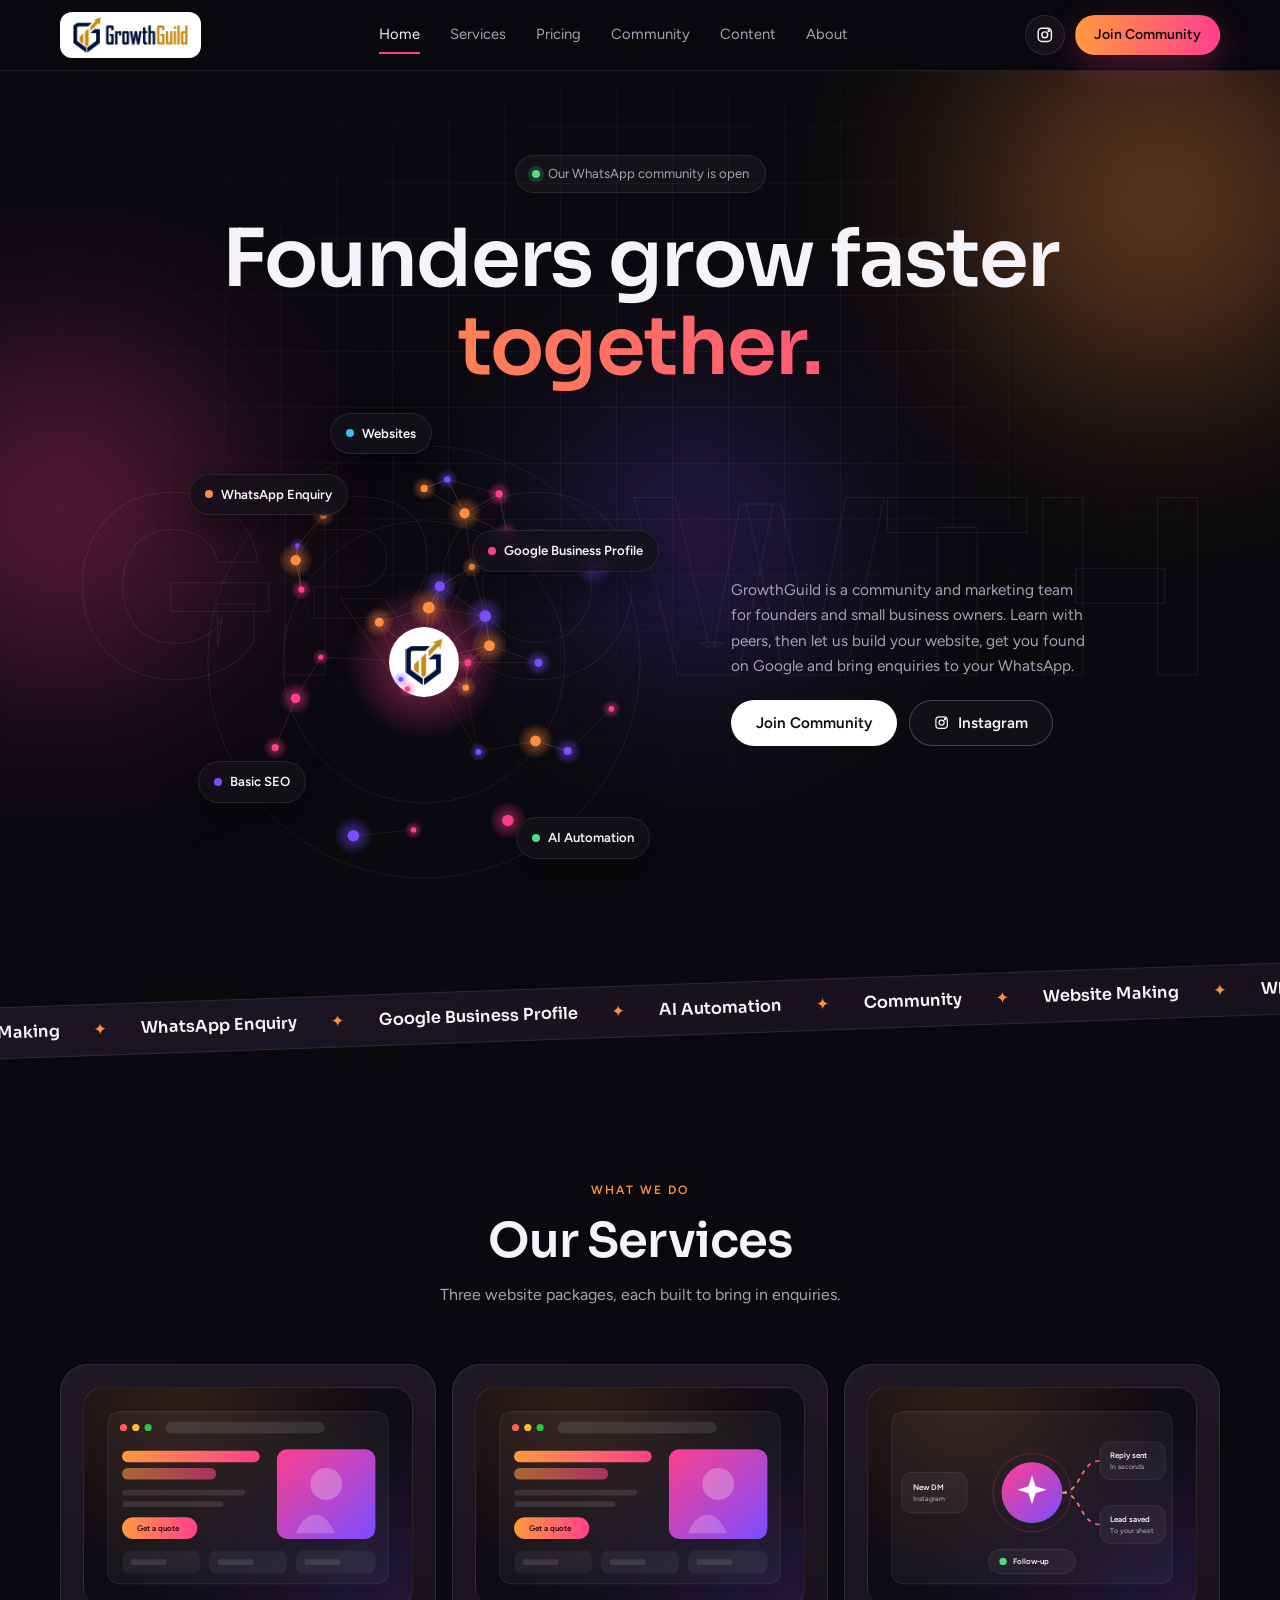
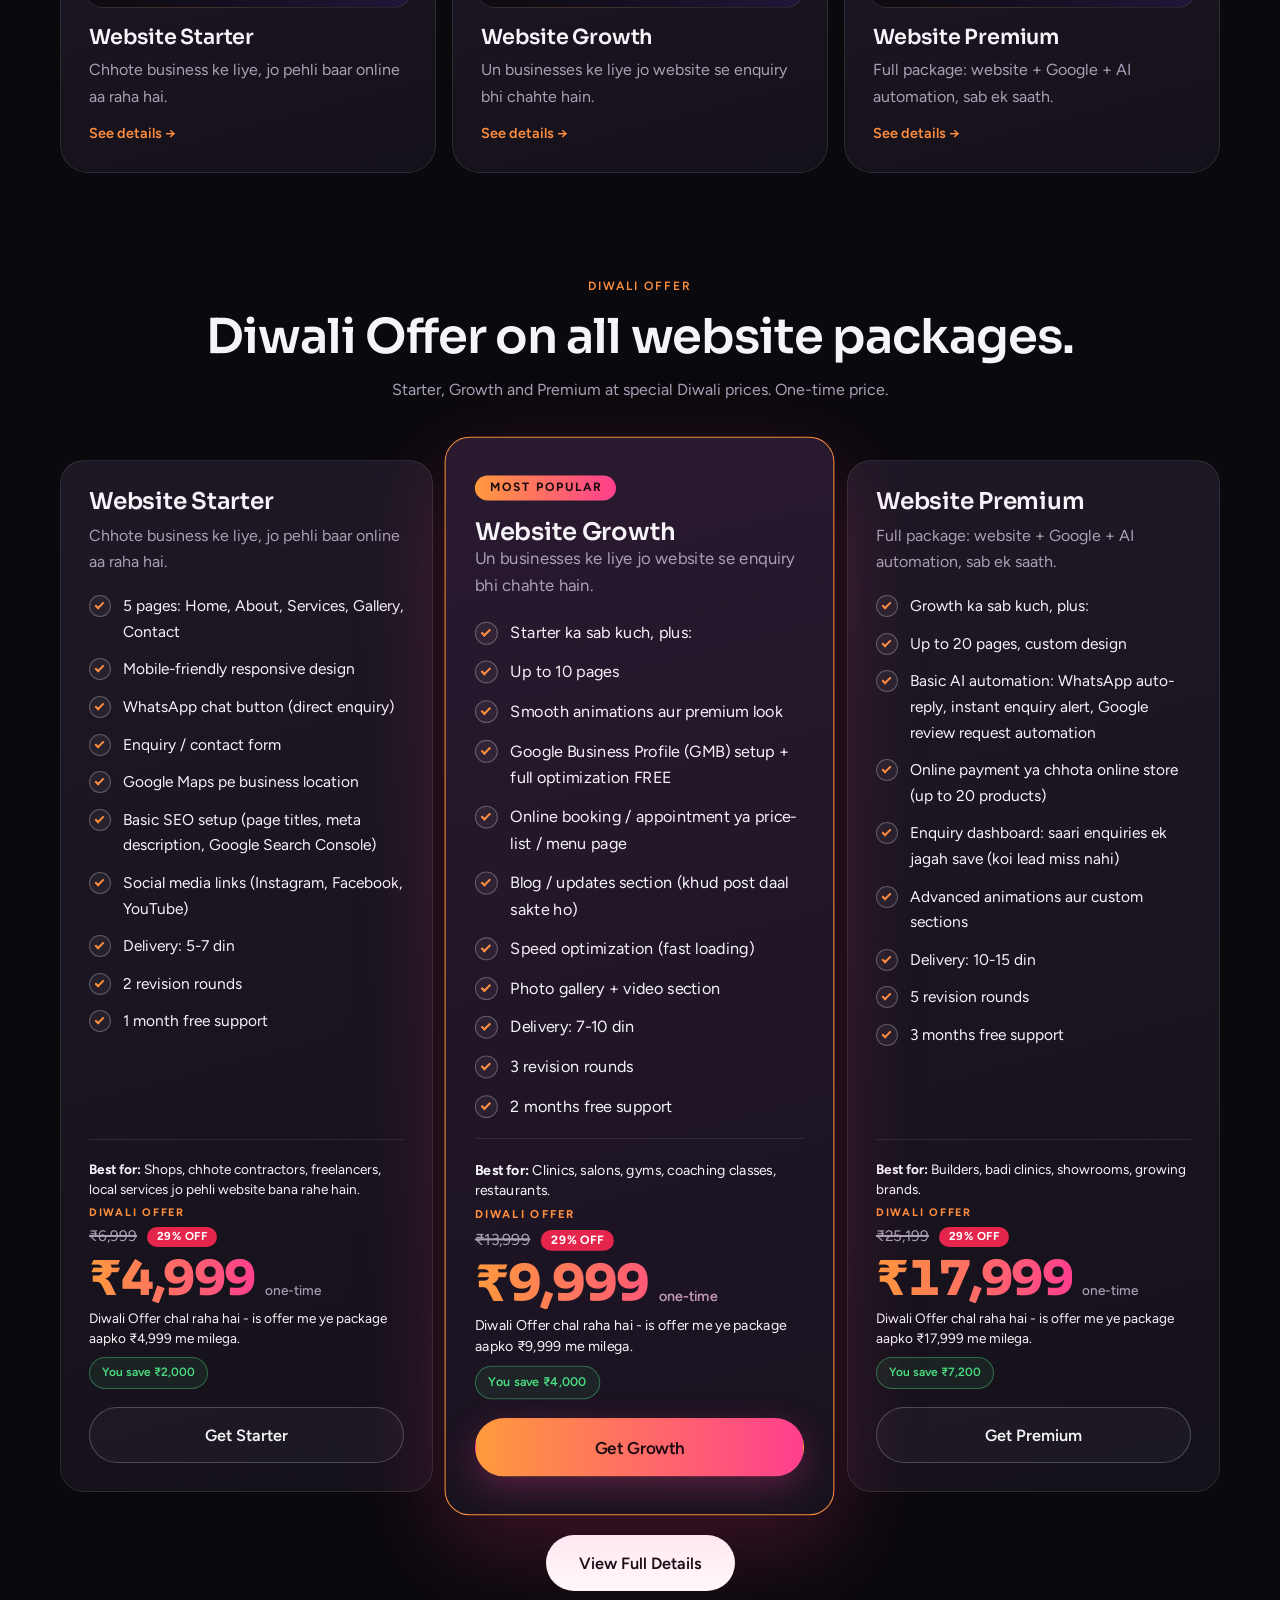
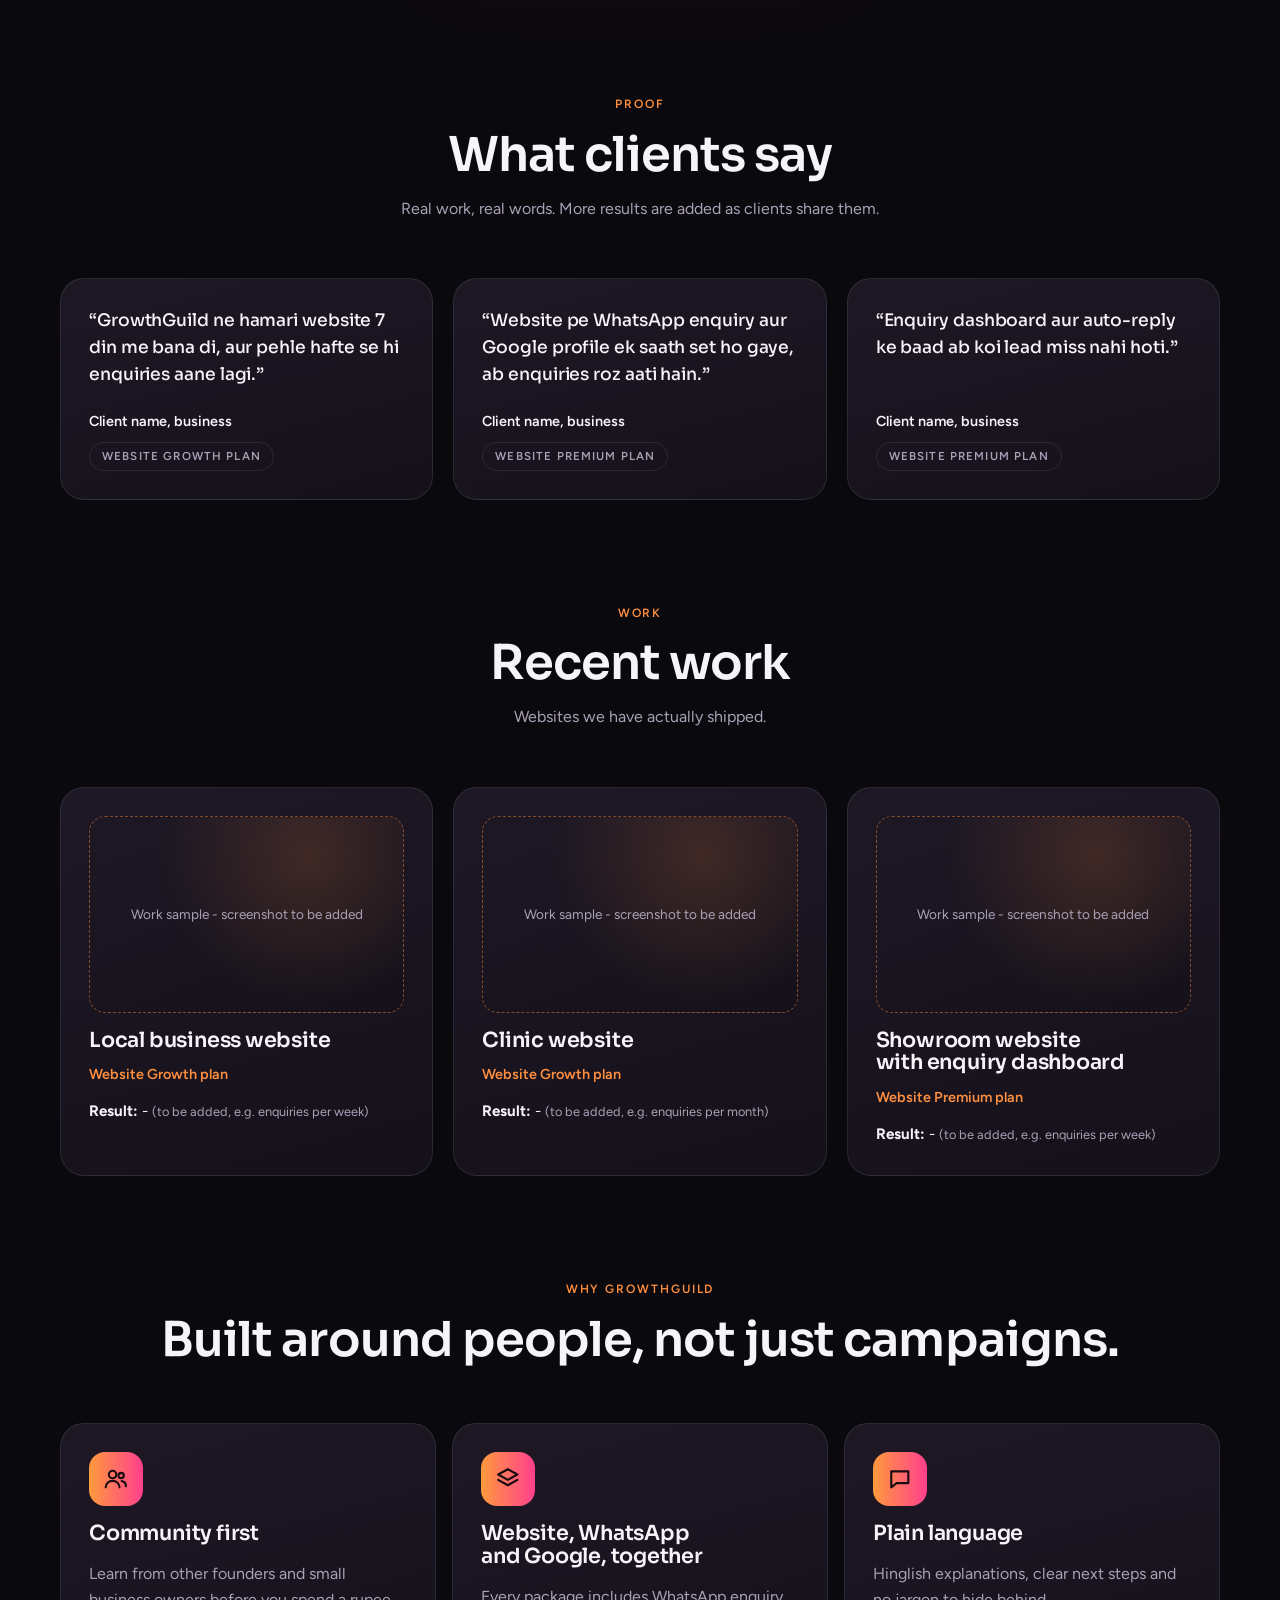
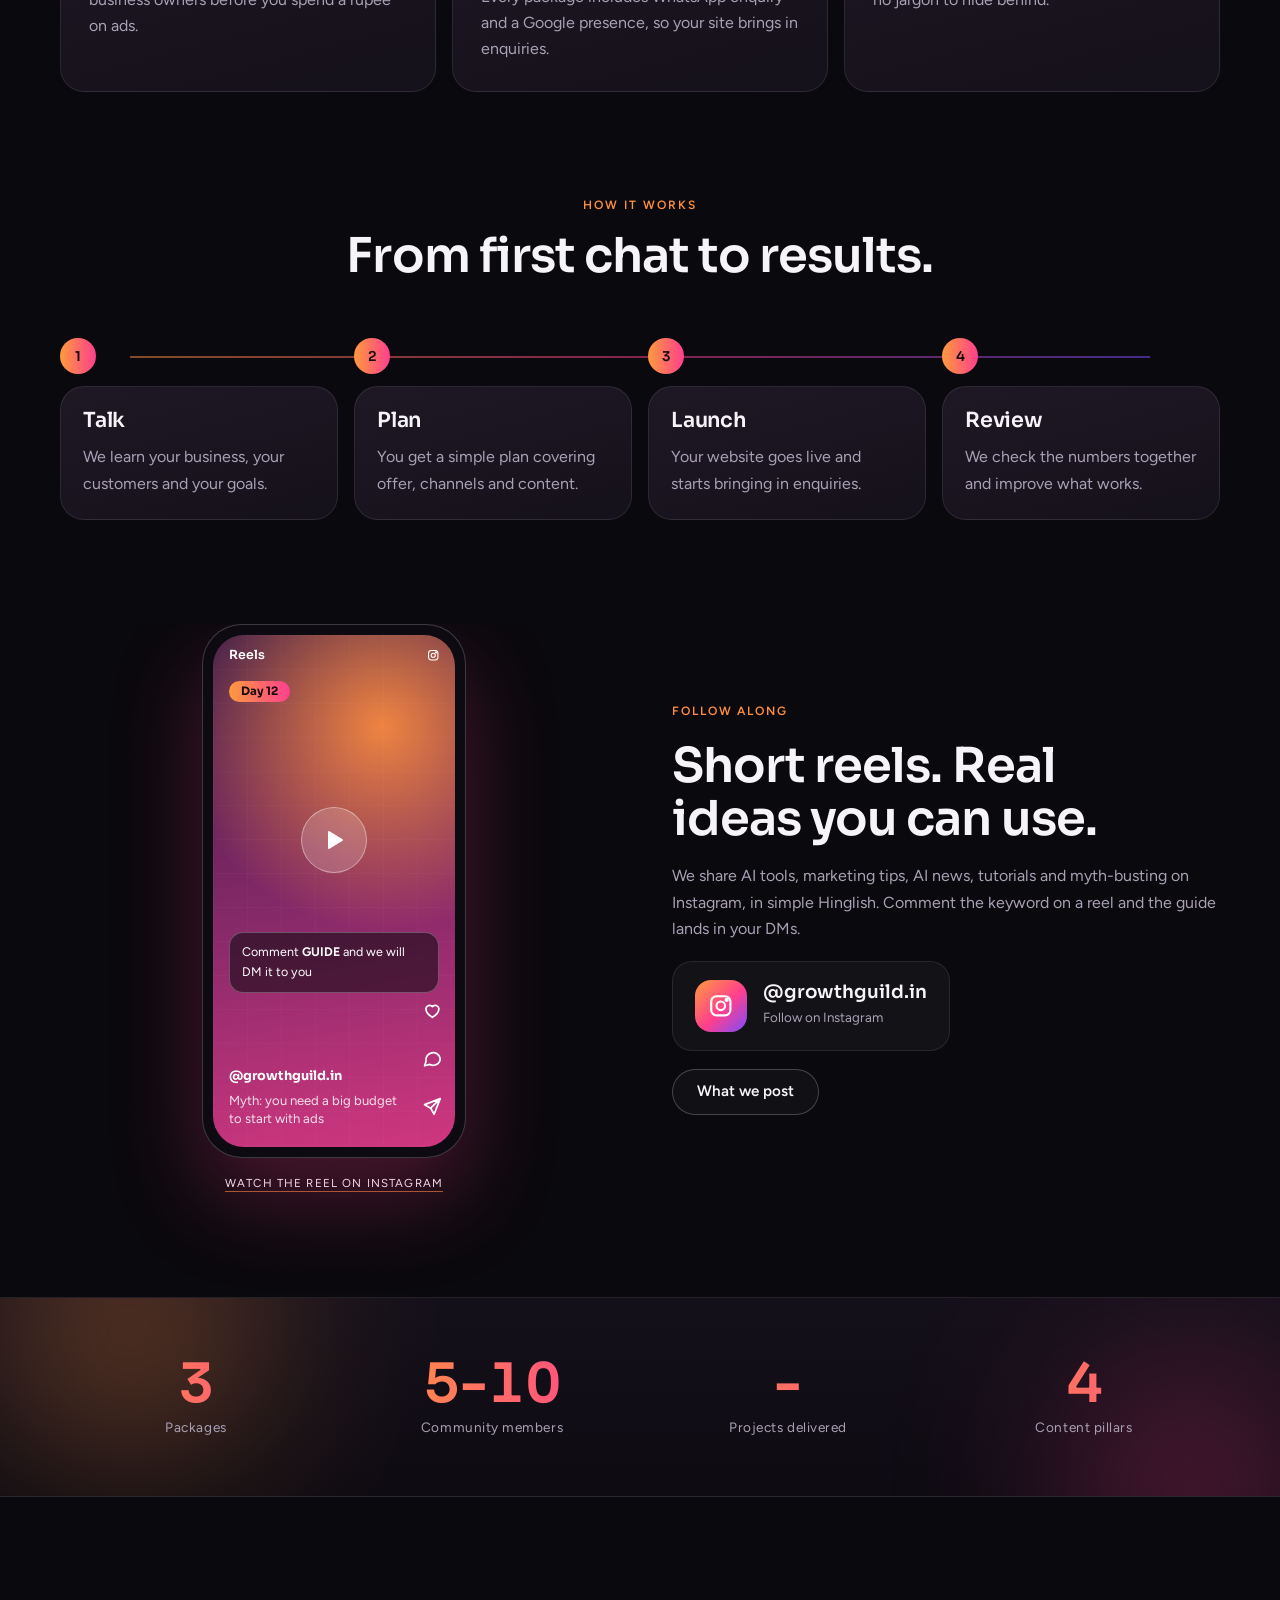
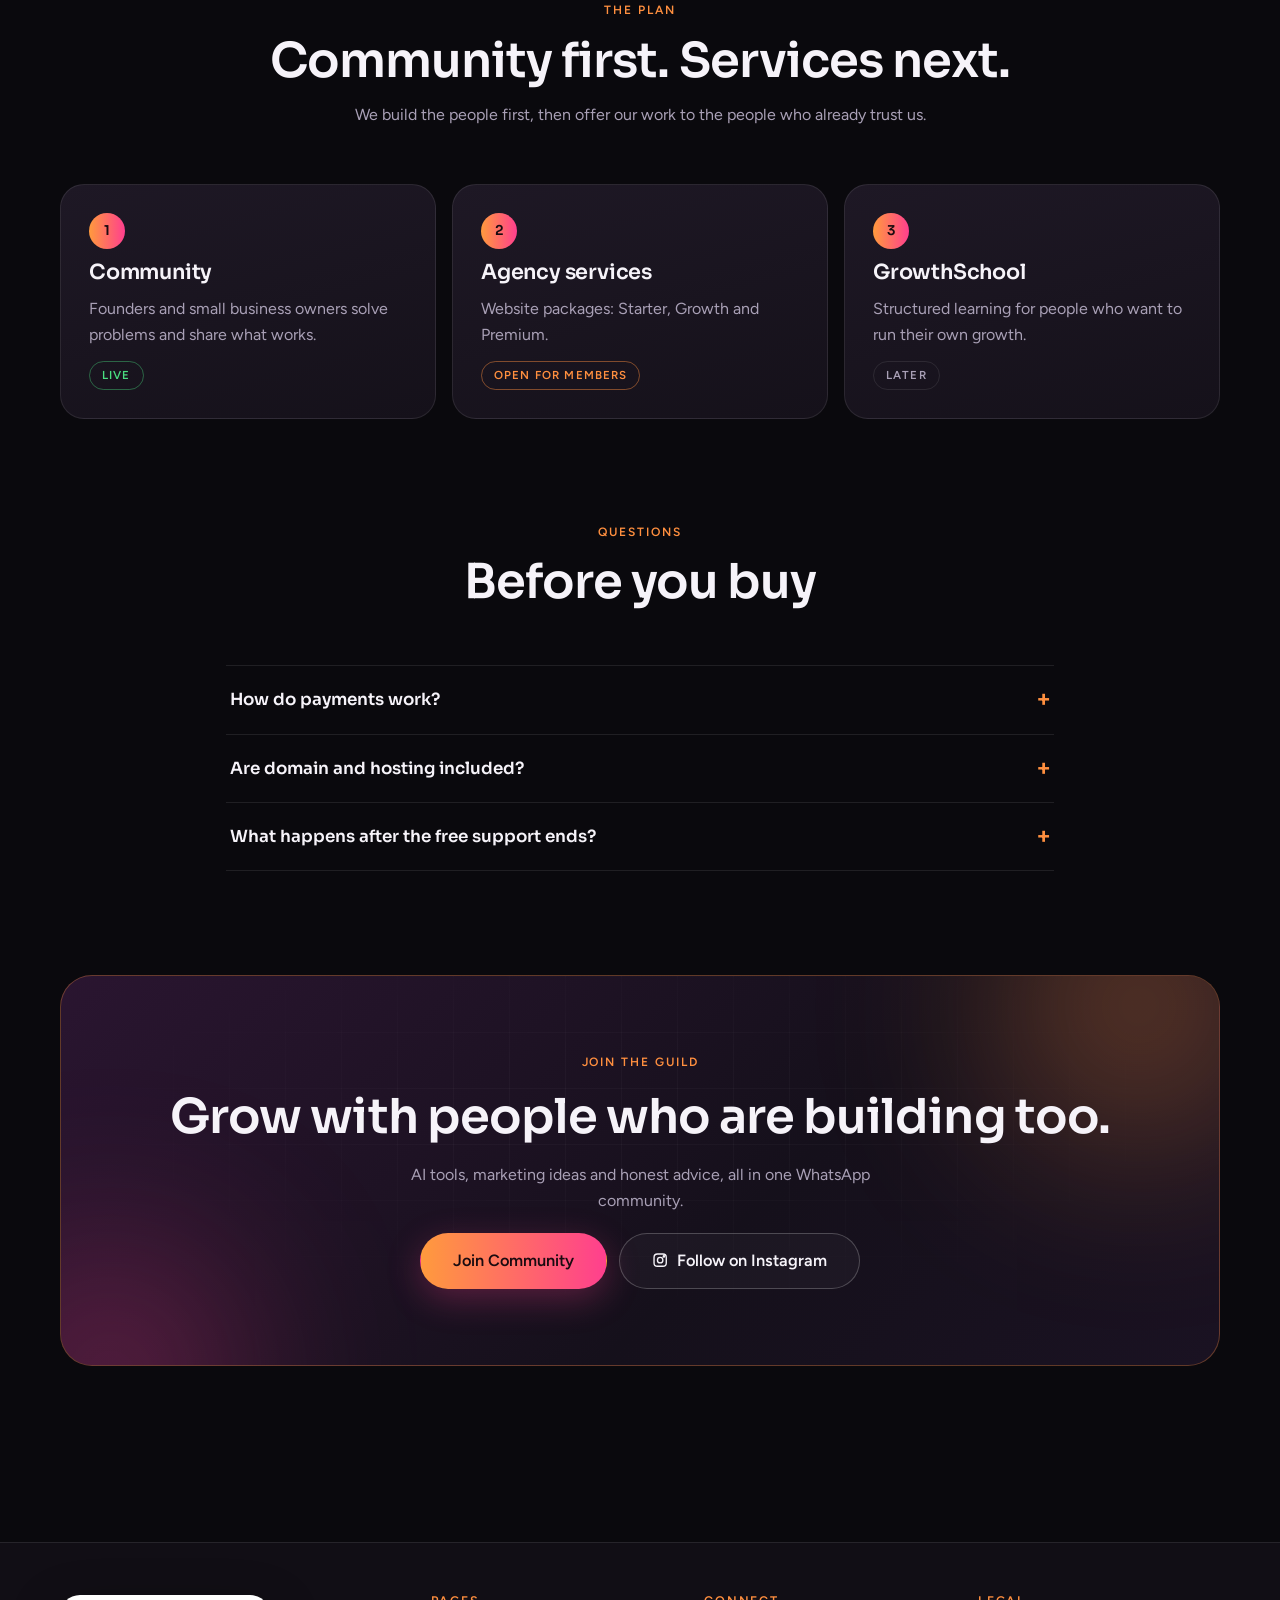
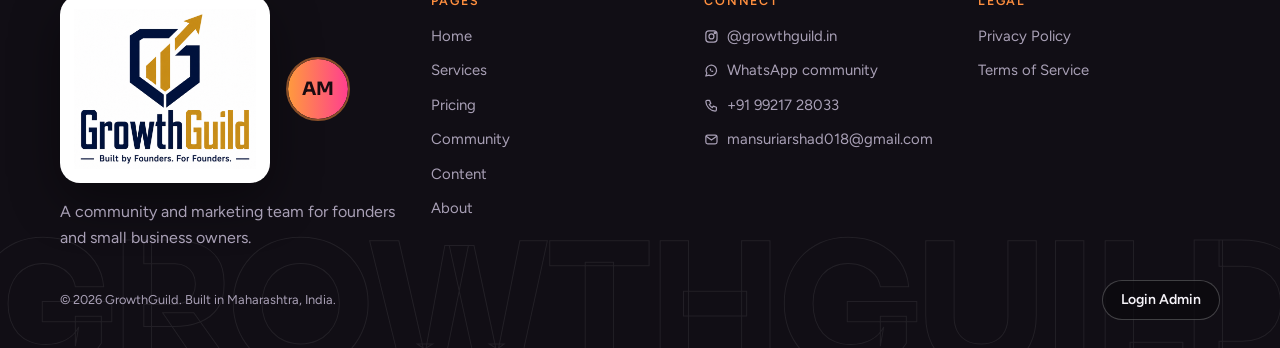
==== commit dcd1479b: "Add files via upload" ====
--- a/index.html
+++ b/index.html
@@ -1,10 +1,6 @@
-<!doctype html>
-<html lang="en">
-<head>
-<meta charset="utf-8">
-<meta name="viewport" content="width=device-width,initial-scale=1,viewport-fit=cover">
+<!doctype html><html><head><meta charset=utf8><meta name=viewport content="width=device-width,initial-scale=1,viewport-fit=cover"><style>:root{color-scheme:light;box-sizing:border-box;padding-top:env(safe-area-inset-top,0px);padding-bottom:env(safe-area-inset-bottom,0px)}html{scroll-padding-top:env(safe-area-inset-top,0px)}body{margin:0;padding:0;font:14px -apple-system,BlinkMacSystemFont,sans-serif;background:#fff;color:#000}img{max-width:100%}[hidden]:not([hidden=until-found i]){display:none!important}</style></head><body>
+<title>GrowthGuild</title>
 <meta name="claude:viewport-fit-sides" content="cover">
-<title>GrowthGuild</title>
 <link rel="preload" as="image" href="logo-lockup.png">
 <link rel="preload" as="image" href="logo-icon.png">
 <link rel="preload" as="image" href="logo-full.png">
@@ -12,8 +8,7 @@
 <link rel="preconnect" href="https://fonts.gstatic.com" crossorigin>
 <link rel="stylesheet" href="https://fonts.googleapis.com/css2?family=Figtree:wght@400;500;600&family=Sora:wght@500;600;700&display=swap">
 <link rel="stylesheet" href="style.css">
-</head>
-<body>
+
 <div class="page" data-page="home">
   <div id="site-nav"></div>
 
@@ -31,14 +26,14 @@
       <div class="hero-grid">
         <div class="net-wrap">
           <canvas id="net" role="img" aria-label="Network of connected dots, a picture of the GrowthGuild community"></canvas>
-          <span class="chip-f c5"><i></i>AI Tools</span>
-          <span class="chip-f c1"><i></i>Marketing</span>
-          <span class="chip-f c2"><i></i>AI News</span>
-          <span class="chip-f c3"><i></i>Tutorials</span>
-          <span class="chip-f c4"><i></i>Myth-busting</span>
+          <span class="chip-f c5"><i></i>Websites</span>
+          <span class="chip-f c1"><i></i>WhatsApp Enquiry</span>
+          <span class="chip-f c2"><i></i>Google Business Profile</span>
+          <span class="chip-f c3"><i></i>Basic SEO</span>
+          <span class="chip-f c4"><i></i>AI Automation</span>
         </div>
         <div class="hero-copy">
-          <p>GrowthGuild is a WhatsApp community for founders and small business owners. Share what you are stuck on, learn what works and grow alongside people who are building too.</p>
+          <p>GrowthGuild is a community and marketing team for founders and small business owners. Learn with peers, then let us build your website, get you found on Google and bring enquiries to your WhatsApp.</p>
           <div class="btn-row">
             <a class="btn btn-light" data-join href="community.html">Join Community</a>
             <a class="btn btn-ghost" data-ig href="#"><span data-icon="ig"></span>Instagram</a>
@@ -51,8 +46,8 @@
   <div class="band" aria-hidden="true">
     <div class="band-in">
       <div class="track">
-        <span>AI Tools <i>&#10022;</i> Marketing <i>&#10022;</i> AI News <i>&#10022;</i> Tutorials <i>&#10022;</i> Myth-busting <i>&#10022;</i> Community <i>&#10022;</i></span>
-        <span>AI Tools <i>&#10022;</i> Marketing <i>&#10022;</i> AI News <i>&#10022;</i> Tutorials <i>&#10022;</i> Myth-busting <i>&#10022;</i> Community <i>&#10022;</i></span>
+        <span>Website Making <i>&#10022;</i> WhatsApp Enquiry <i>&#10022;</i> Google Business Profile <i>&#10022;</i> AI Automation <i>&#10022;</i> Community <i>&#10022;</i></span>
+        <span>Website Making <i>&#10022;</i> WhatsApp Enquiry <i>&#10022;</i> Google Business Profile <i>&#10022;</i> AI Automation <i>&#10022;</i> Community <i>&#10022;</i></span>
       </div>
     </div>
   </div>
@@ -60,17 +55,108 @@
   <section class="sec">
     <div class="wrap">
       <div class="sec-head">
-        <span class="label">Inside the community</span>
-        <h2>What you get</h2>
-        <p>Practical help on the topics founders ask about most.</p>
-      </div>
-      <div class="rows">
-        <div class="row"><h3><i></i>AI tools</h3><p>Tools worth trying and how to use them in your business.</p></div>
-        <div class="row"><h3><i></i>Marketing</h3><p>What works for getting customers right now, explained simply.</p></div>
-        <div class="row"><h3><i></i>AI news</h3><p>What changed in AI and what it means for a small business.</p></div>
-        <div class="row"><h3><i></i>Tutorials</h3><p>Step-by-step walkthroughs you can follow along.</p></div>
-        <div class="row"><h3><i></i>Myth-busting</h3><p>Common growth advice that wastes your time, and what to do instead.</p></div>
-        <div class="row"><h3><i></i>Peer problem-solving</h3><p>Ask a question and get answers from people who faced the same problem.</p></div>
+        <span class="label">What we do</span>
+        <h2>Our Services</h2>
+        <p>Three website packages, each built to bring in enquiries.</p>
+      </div>
+      <div class="bento">
+        <a class="bc b4" href="services.html#starter">
+          <div class="ill" data-ill="web"></div>
+          <div class="tx"><h3>Website Starter</h3><p>Chhote business ke liye, jo pehli baar online aa raha hai.</p><span class="more">See details &rarr;</span></div>
+        </a>
+        <a class="bc b4" href="services.html#growth">
+          <div class="ill" data-ill="web"></div>
+          <div class="tx"><h3>Website Growth</h3><p>Un businesses ke liye jo website se enquiry bhi chahte hain.</p><span class="more">See details &rarr;</span></div>
+        </a>
+        <a class="bc b4" href="services.html#premium">
+          <div class="ill" data-ill="ai"></div>
+          <div class="tx"><h3>Website Premium</h3><p>Full package: website + Google + AI automation, sab ek saath.</p><span class="more">See details &rarr;</span></div>
+        </a>
+      </div>
+    </div>
+  </section>
+
+  <section class="sec sec-tight">
+    <div class="wrap">
+      <div class="sec-head">
+        <span class="label">Diwali Offer</span>
+        <h2>Diwali Offer on all website packages.</h2>
+        <p>Starter, Growth and Premium at special Diwali prices. One-time price.</p>
+      </div>
+      <div class="pr-bundles">
+        <article class="card pr-b"><div><h3>Website Starter</h3><p>Chhote business ke liye, jo pehli baar online aa raha hai.</p></div><ul class="checks"><li>5 pages: Home, About, Services, Gallery, Contact</li><li>Mobile-friendly responsive design</li><li>WhatsApp chat button (direct enquiry)</li><li>Enquiry / contact form</li><li>Google Maps pe business location</li><li>Basic SEO setup (page titles, meta description, Google Search Console)</li><li>Social media links (Instagram, Facebook, YouTube)</li><li>Delivery: 5-7 din</li><li>2 revision rounds</li><li>1 month free support</li></ul><div class="pr-bottom"><p class="lo-line"><b>Best for:</b> Shops, chhote contractors, freelancers, local services jo pehli website bana rahe hain.</p><div class="lo"><span class="lo-label">DIWALI OFFER</span><p class="lo-old"><s>₹6,999</s><span class="lo-badge">29% OFF</span></p><p class="pr-price lo-new"><span class="pr-amt">₹4,999</span><span class="pr-unit">one-time</span></p><p class="lo-line">Diwali Offer chal raha hai - is offer me ye package aapko ₹4,999 me milega.</p></div><span class="pr-save">You save ₹2,000</span><a class="btn btn-ghost btn-lg" href="https://wa.me/919921728033?text=Hi%2C%20I%20want%20the%20Website%20Starter%20package%20%28Diwali%20Offer%29.%20Please%20share%20details." target="_blank" rel="noopener">Get Starter</a></div></article>
+        <article class="card pr-b pr-feat"><span class="pr-badge">MOST POPULAR</span><div><h3>Website Growth</h3><p>Un businesses ke liye jo website se enquiry bhi chahte hain.</p></div><ul class="checks"><li>Starter ka sab kuch, plus:</li><li>Up to 10 pages</li><li>Smooth animations aur premium look</li><li>Google Business Profile (GMB) setup + full optimization FREE</li><li>Online booking / appointment ya price-list / menu page</li><li>Blog / updates section (khud post daal sakte ho)</li><li>Speed optimization (fast loading)</li><li>Photo gallery + video section</li><li>Delivery: 7-10 din</li><li>3 revision rounds</li><li>2 months free support</li></ul><div class="pr-bottom"><p class="lo-line"><b>Best for:</b> Clinics, salons, gyms, coaching classes, restaurants.</p><div class="lo"><span class="lo-label">DIWALI OFFER</span><p class="lo-old"><s>₹13,999</s><span class="lo-badge">29% OFF</span></p><p class="pr-price grad lo-new"><span class="pr-amt">₹9,999</span><span class="pr-unit">one-time</span></p><p class="lo-line">Diwali Offer chal raha hai - is offer me ye package aapko ₹9,999 me milega.</p></div><span class="pr-save">You save ₹4,000</span><a class="btn btn-grad btn-lg" href="https://wa.me/919921728033?text=Hi%2C%20I%20want%20the%20Website%20Growth%20package%20%28Diwali%20Offer%29.%20Please%20share%20details." target="_blank" rel="noopener">Get Growth</a></div></article>
+        <article class="card pr-b"><div><h3>Website Premium</h3><p>Full package: website + Google + AI automation, sab ek saath.</p></div><ul class="checks"><li>Growth ka sab kuch, plus:</li><li>Up to 20 pages, custom design</li><li>Basic AI automation: WhatsApp auto-reply, instant enquiry alert, Google review request automation</li><li>Online payment ya chhota online store (up to 20 products)</li><li>Enquiry dashboard: saari enquiries ek jagah save (koi lead miss nahi)</li><li>Advanced animations aur custom sections</li><li>Delivery: 10-15 din</li><li>5 revision rounds</li><li>3 months free support</li></ul><div class="pr-bottom"><p class="lo-line"><b>Best for:</b> Builders, badi clinics, showrooms, growing brands.</p><div class="lo"><span class="lo-label">DIWALI OFFER</span><p class="lo-old"><s>₹25,199</s><span class="lo-badge">29% OFF</span></p><p class="pr-price lo-new"><span class="pr-amt">₹17,999</span><span class="pr-unit">one-time</span></p><p class="lo-line">Diwali Offer chal raha hai - is offer me ye package aapko ₹17,999 me milega.</p></div><span class="pr-save">You save ₹7,200</span><a class="btn btn-ghost btn-lg" href="https://wa.me/919921728033?text=Hi%2C%20I%20want%20the%20Website%20Premium%20package%20%28Diwali%20Offer%29.%20Please%20share%20details." target="_blank" rel="noopener">Get Premium</a></div></article>
+      </div>
+      <div class="pr-more"><a class="btn btn-light btn-lg" href="pricing.html">View Full Details</a></div>
+    </div>
+  </section>
+
+  <section class="sec sec-tight" id="testimonials" style="scroll-margin-top:90px">
+    <div class="wrap">
+      <div class="sec-head">
+        <span class="label">Proof</span>
+        <h2>What clients say</h2>
+        <p>Real work, real words. More results are added as clients share them.</p>
+      </div>
+      <div class="proof-grid">
+        <figure class="card tcard">
+          <blockquote>&ldquo;GrowthGuild ne hamari website 7 din me bana di, aur pehle hafte se hi enquiries aane lagi.&rdquo;</blockquote>
+          <figcaption>
+            <!-- TODO: owner to replace with real content (client name + business) -->
+            <b>Client name, business</b>
+            <span class="tag">Website Growth plan</span>
+          </figcaption>
+        </figure>
+        <figure class="card tcard">
+          <blockquote>&ldquo;Website pe WhatsApp enquiry aur Google profile ek saath set ho gaye, ab enquiries roz aati hain.&rdquo;</blockquote>
+          <figcaption>
+            <!-- TODO: owner to replace with real content (client name + business) -->
+            <b>Client name, business</b>
+            <span class="tag">Website Premium plan</span>
+          </figcaption>
+        </figure>
+        <figure class="card tcard">
+          <blockquote>&ldquo;Enquiry dashboard aur auto-reply ke baad ab koi lead miss nahi hoti.&rdquo;</blockquote>
+          <figcaption>
+            <!-- TODO: owner to replace with real content (client name + business) -->
+            <b>Client name, business</b>
+            <span class="tag">Website Premium plan</span>
+          </figcaption>
+        </figure>
+      </div>
+    </div>
+  </section>
+
+  <section class="sec sec-tight" id="work" style="scroll-margin-top:90px">
+    <div class="wrap">
+      <div class="sec-head">
+        <span class="label">Work</span>
+        <h2>Recent work</h2>
+        <p>Websites we have actually shipped.</p>
+      </div>
+      <div class="proof-grid">
+        <article class="card wcard">
+          <div class="work-img"><span>Work sample - screenshot to be added</span></div>
+          <!-- TODO: owner to replace with real content (screenshot + result) -->
+          <h3>Local business website</h3>
+          <p class="w-svc">Website Growth plan</p>
+          <p class="w-res"><b>Result:</b> - <small>(to be added, e.g. enquiries per week)</small></p>
+        </article>
+        <article class="card wcard">
+          <div class="work-img"><span>Work sample - screenshot to be added</span></div>
+          <!-- TODO: owner to replace with real content (screenshot + result) -->
+          <h3>Clinic website</h3>
+          <p class="w-svc">Website Growth plan</p>
+          <p class="w-res"><b>Result:</b> - <small>(to be added, e.g. enquiries per month)</small></p>
+        </article>
+        <article class="card wcard">
+          <div class="work-img"><span>Work sample - screenshot to be added</span></div>
+          <!-- TODO: owner to replace with real content (screenshot + result) -->
+          <h3>Showroom website with enquiry dashboard</h3>
+          <p class="w-svc">Website Premium plan</p>
+          <p class="w-res"><b>Result:</b> - <small>(to be added, e.g. enquiries per week)</small></p>
+        </article>
       </div>
     </div>
   </section>
@@ -82,9 +168,24 @@
         <h2>Built around people, not just campaigns.</h2>
       </div>
       <div class="why">
-        <div class="card"><span class="why-ico" data-icon="users"></span><h3>Peers teach best</h3><p>Learn from other founders and small business owners who are a few steps ahead of you.</p></div>
+        <div class="card"><span class="why-ico" data-icon="users"></span><h3>Community first</h3><p>Learn from other founders and small business owners before you spend a rupee on ads.</p></div>
+        <div class="card"><span class="why-ico" data-icon="layers"></span><h3>Website, WhatsApp and Google, together</h3><p>Every package includes WhatsApp enquiry and a Google presence, so your site brings in enquiries.</p></div>
         <div class="card"><span class="why-ico" data-icon="chat"></span><h3>Plain language</h3><p>Hinglish explanations, clear next steps and no jargon to hide behind.</p></div>
-        <div class="card"><span class="why-ico" data-icon="layers"></span><h3>Start small, then scale</h3><p>Prove an idea on a small budget before spending big.</p></div>
+      </div>
+    </div>
+  </section>
+
+  <section class="sec sec-tight">
+    <div class="wrap">
+      <div class="sec-head">
+        <span class="label">How it works</span>
+        <h2>From first chat to results.</h2>
+      </div>
+      <div class="tl">
+        <div class="t"><span class="step-n">1</span><div class="card"><h3>Talk</h3><p>We learn your business, your customers and your goals.</p></div></div>
+        <div class="t"><span class="step-n">2</span><div class="card"><h3>Plan</h3><p>You get a simple plan covering offer, channels and content.</p></div></div>
+        <div class="t"><span class="step-n">3</span><div class="card"><h3>Launch</h3><p>Your website goes live and starts bringing in enquiries.</p></div></div>
+        <div class="t"><span class="step-n">4</span><div class="card"><h3>Review</h3><p>We check the numbers together and improve what works.</p></div></div>
       </div>
     </div>
   </section>
@@ -128,10 +229,11 @@
     <div class="glow g-pink g2"></div>
     <div class="wrap">
       <div class="stats-in">
-        <div><b>1</b><span>WhatsApp community</span></div>
+        <div><b>3</b><span>Packages</span></div>
+        <div><b>5-10</b><span>Community members</span></div>
+        <!-- TODO: owner to provide real project count, then replace the dash -->
+        <div><b>-</b><span>Projects delivered</span></div>
         <div><b>4</b><span>Content pillars</span></div>
-        <div><b>5</b><span>Post formats</span></div>
-        <div><b>Hinglish</b><span>Simple language</span></div>
       </div>
     </div>
   </section>
@@ -145,7 +247,7 @@
       </div>
       <div class="flow">
         <div class="card"><span class="step-n">1</span><h3>Community</h3><p>Founders and small business owners solve problems and share what works.</p><span class="tag live">Live</span></div>
-        <div class="card"><span class="step-n">2</span><h3>Agency services</h3><p>Websites, Meta Ads, AI automation, video editing and social media managing.</p><span class="tag next">Coming soon</span></div>
+        <div class="card"><span class="step-n">2</span><h3>Agency services</h3><p>Website packages: Starter, Growth and Premium.</p><span class="tag next">Open for members</span></div>
         <div class="card"><span class="step-n">3</span><h3>GrowthSchool</h3><p>Structured learning for people who want to run their own growth.</p><span class="tag">Later</span></div>
       </div>
     </div>
@@ -153,11 +255,10 @@
 
   <section class="sec sec-tight" id="faq">
     <div class="wrap" style="max-width:860px">
-      <div class="sec-head"><span class="label">Questions</span><h2>Before you join</h2></div>
-      <details><summary>Where does the community run?</summary><p>On WhatsApp. You join with an invite link and stay in the app you already use every day.</p></details>
-      <details><summary>Who is it for?</summary><p>Founders and small business owners. You do not need a big team or a big budget to take part.</p></details>
-      <details><summary>Which language do you use?</summary><p>Reels and tips are in simple Hinglish. You can ask questions in English or Hinglish.</p></details>
-      <details><summary>Will you try to sell me services?</summary><p>No. The community comes first. Our services are coming soon, and members will hear about them first. There is no pressure.</p></details>
+      <div class="sec-head"><span class="label">Questions</span><h2>Before you buy</h2></div>
+      <details><summary>How do payments work?</summary><p>50% advance to start, 50% when your website goes live.</p></details>
+      <details><summary>Are domain and hosting included?</summary><p>No. Domain and hosting are paid by the client at actual cost, with no markup. If you want, we can arrange them for you.</p></details>
+      <details><summary>What happens after the free support ends?</summary><p>You can take our care plan at ₹1,499/month (updates, backup, small changes). An extra page is ₹799 and an extra revision round is ₹499.</p></details>
     </div>
   </section>
 
@@ -181,5 +282,5 @@
 </div>
 <script src="supabase-config.js"></script>
 <script src="site.js"></script>
-</body>
-</html>
+
+</body></html>
--- a/style.css
+++ b/style.css
@@ -478,6 +478,3 @@
 .lo-new:not(.grad) .pr-amt{background:var(--grad);-webkit-background-clip:text;background-clip:text;color:transparent;-webkit-text-fill-color:transparent}
 .pr-row .lo{grid-column:auto}
 @media (max-width:640px){.pr-row .lo{grid-column:1/-1}}
-
-/* Coming-soon badge (nav + footer) */
-.soon{display:inline-block;margin-left:6px;padding:2px 7px;border-radius:999px;font-size:.6rem;font-weight:600;letter-spacing:.08em;text-transform:uppercase;line-height:1.3;vertical-align:middle;color:var(--orange);border:1px solid rgba(255,143,63,.45)}
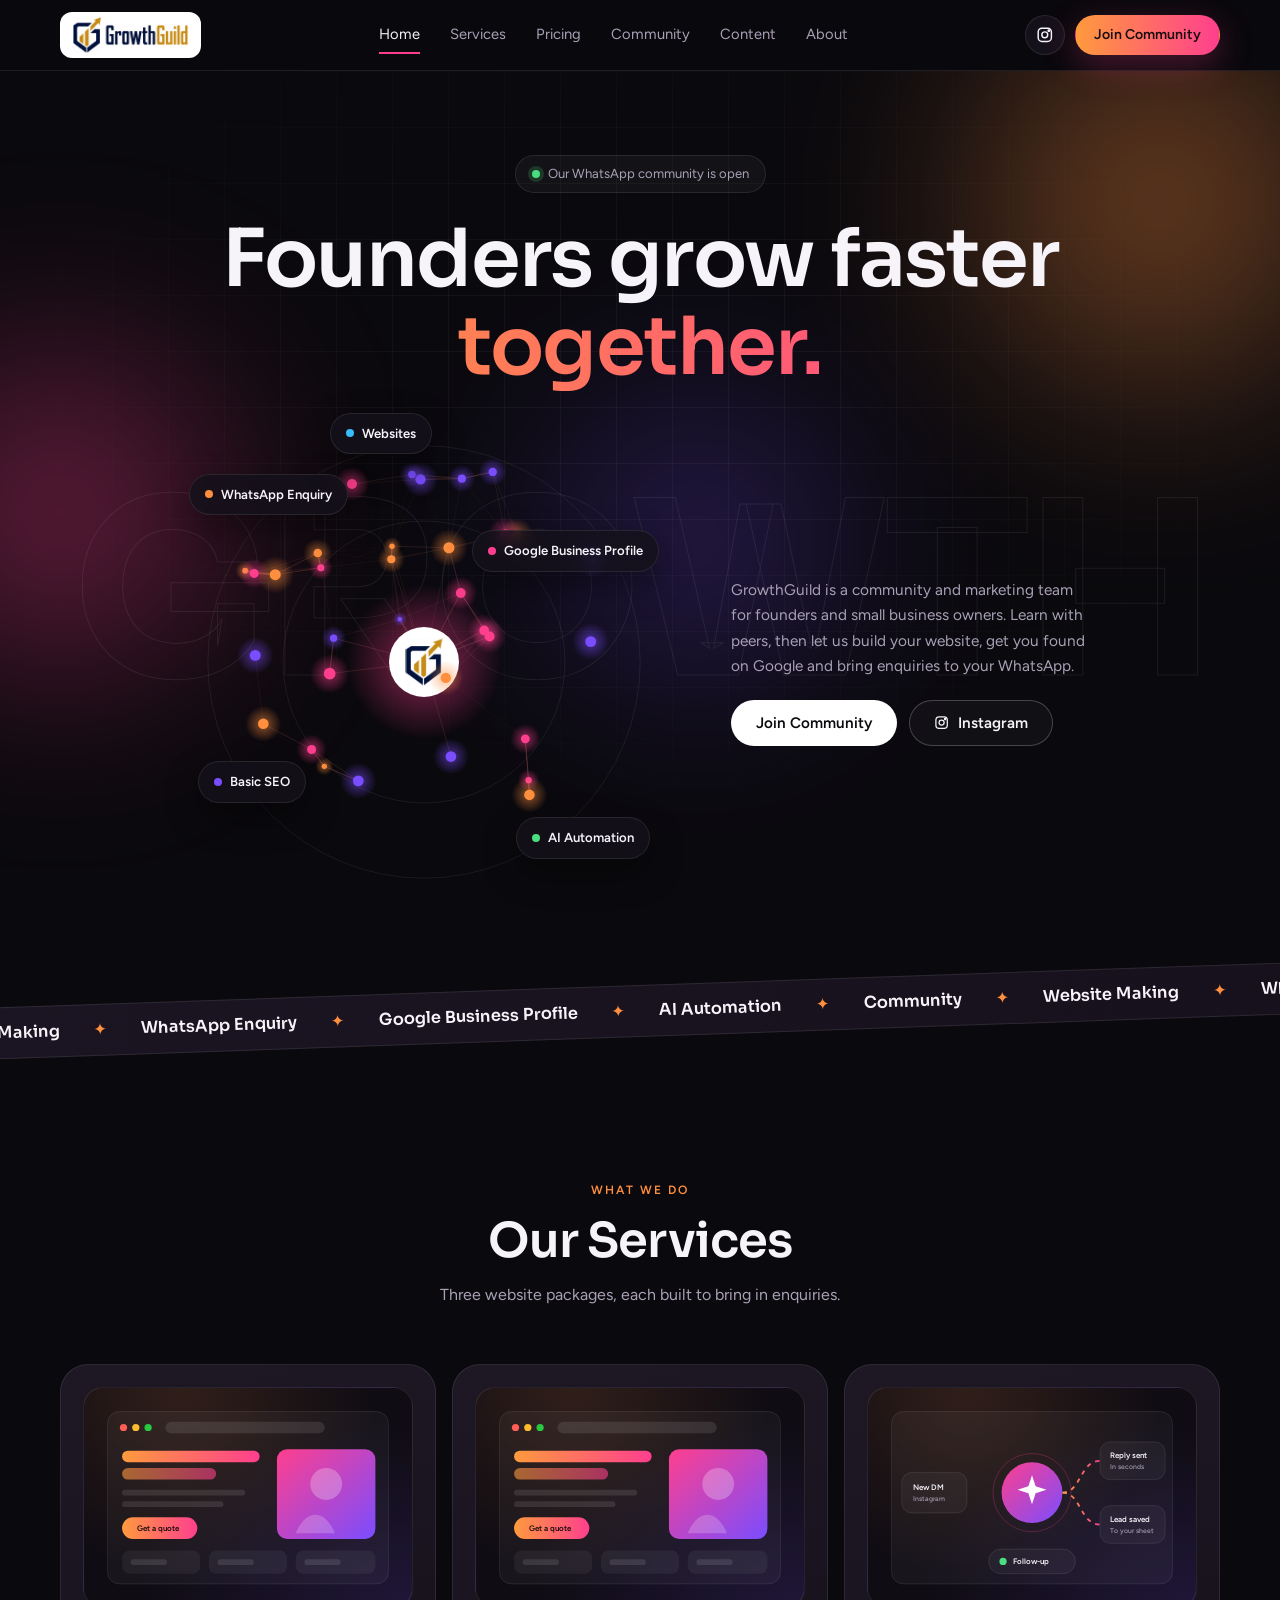
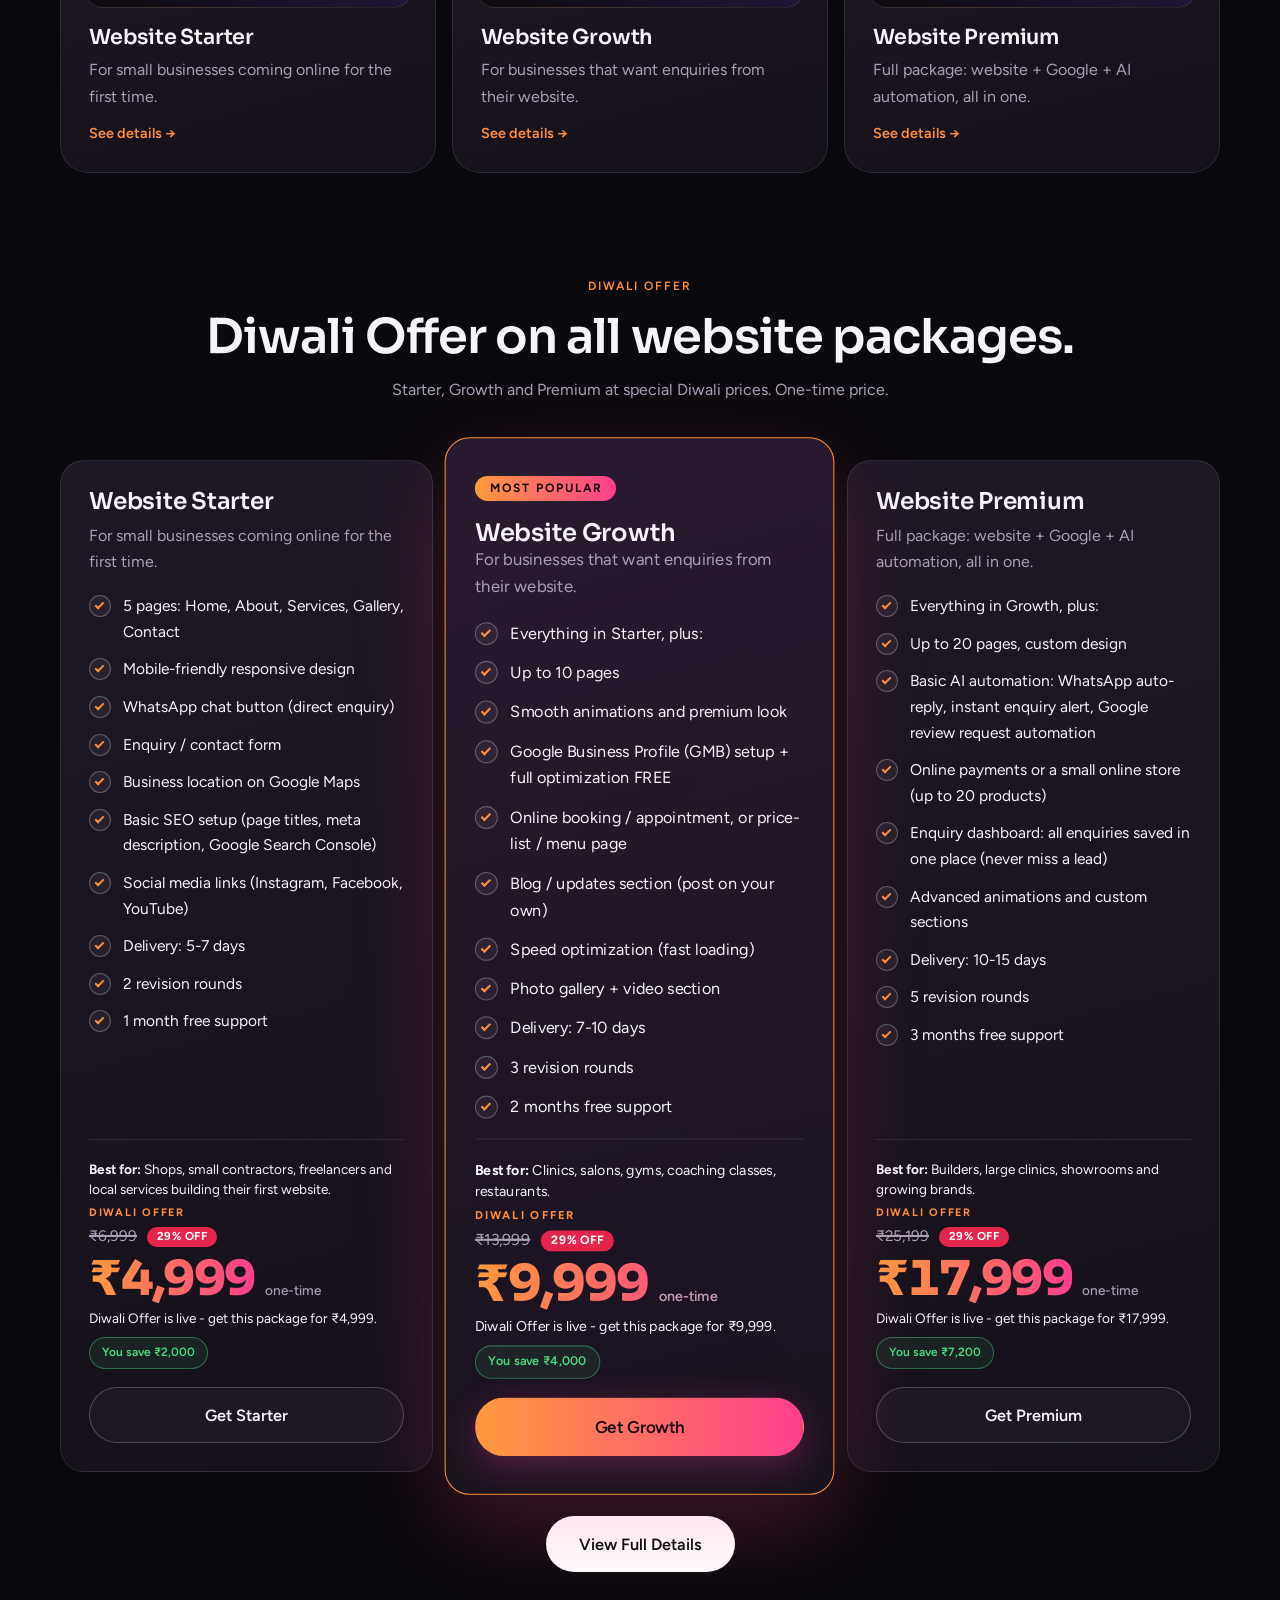
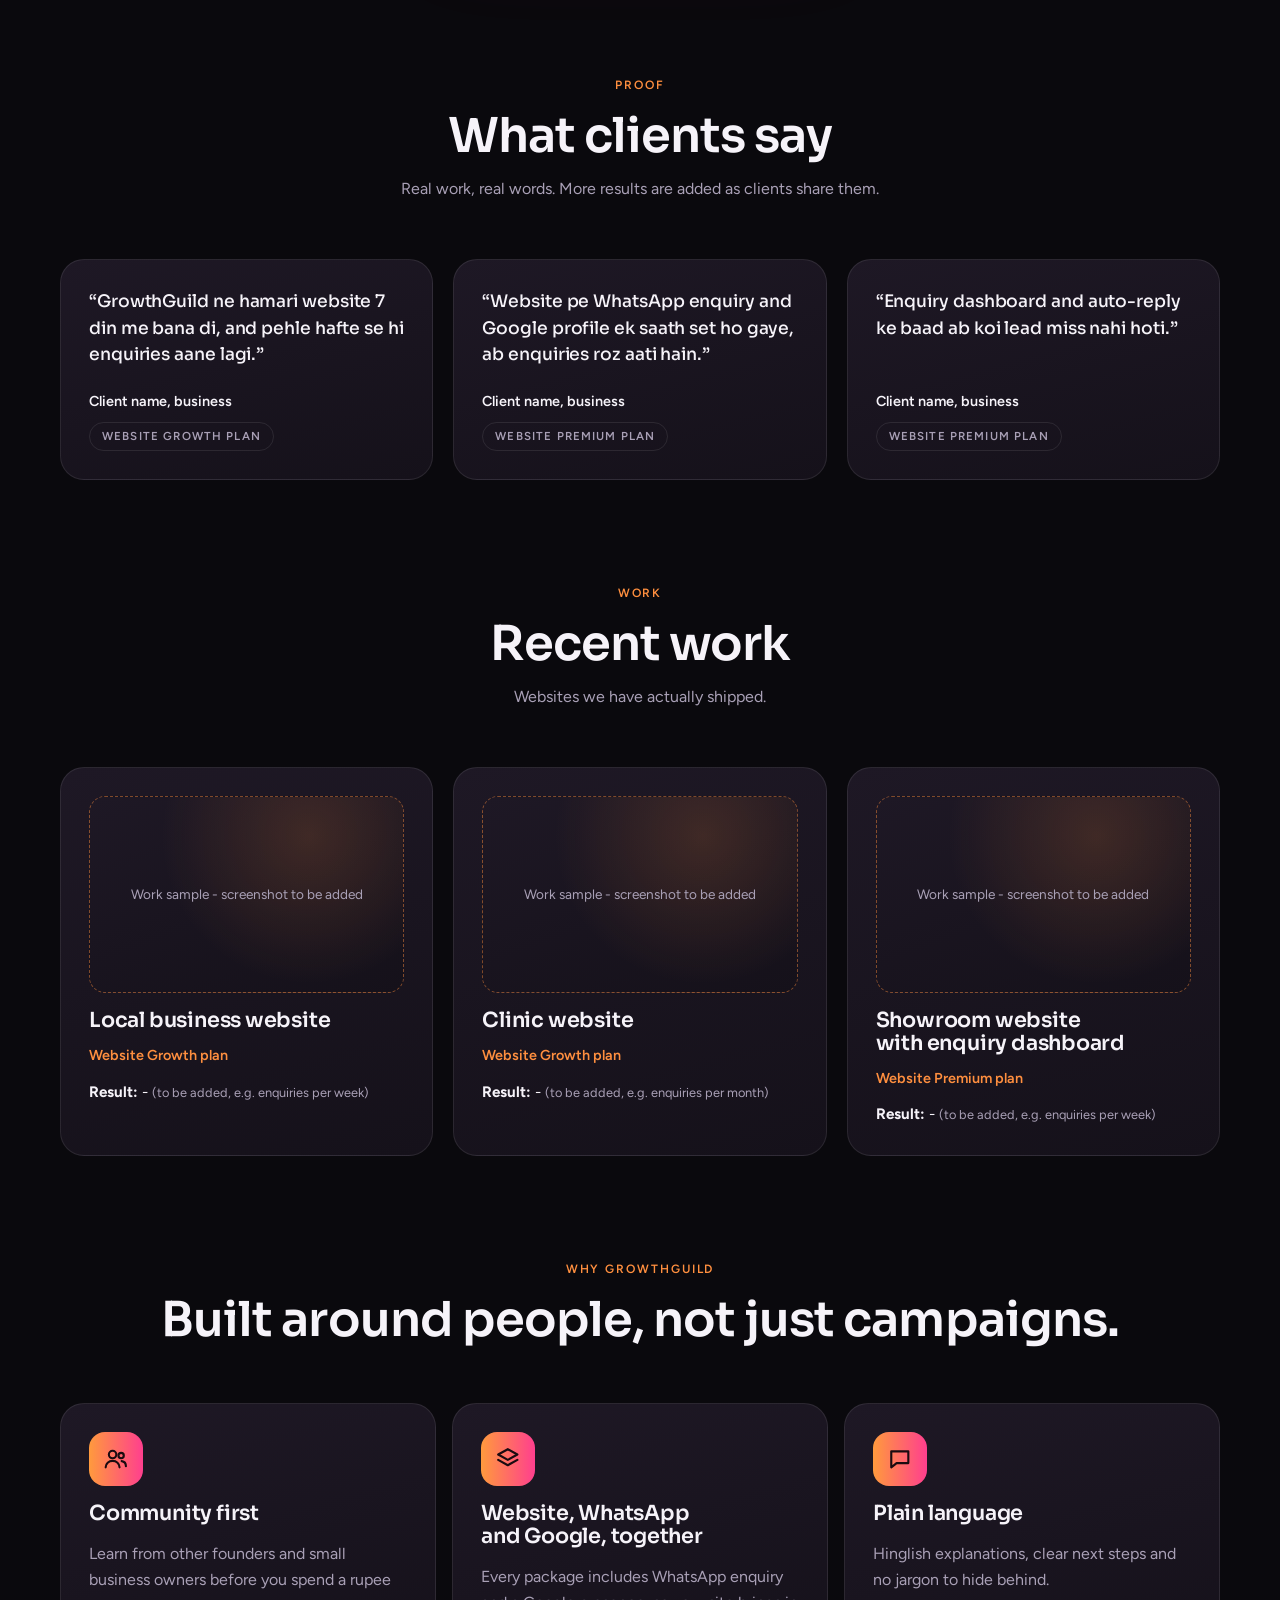
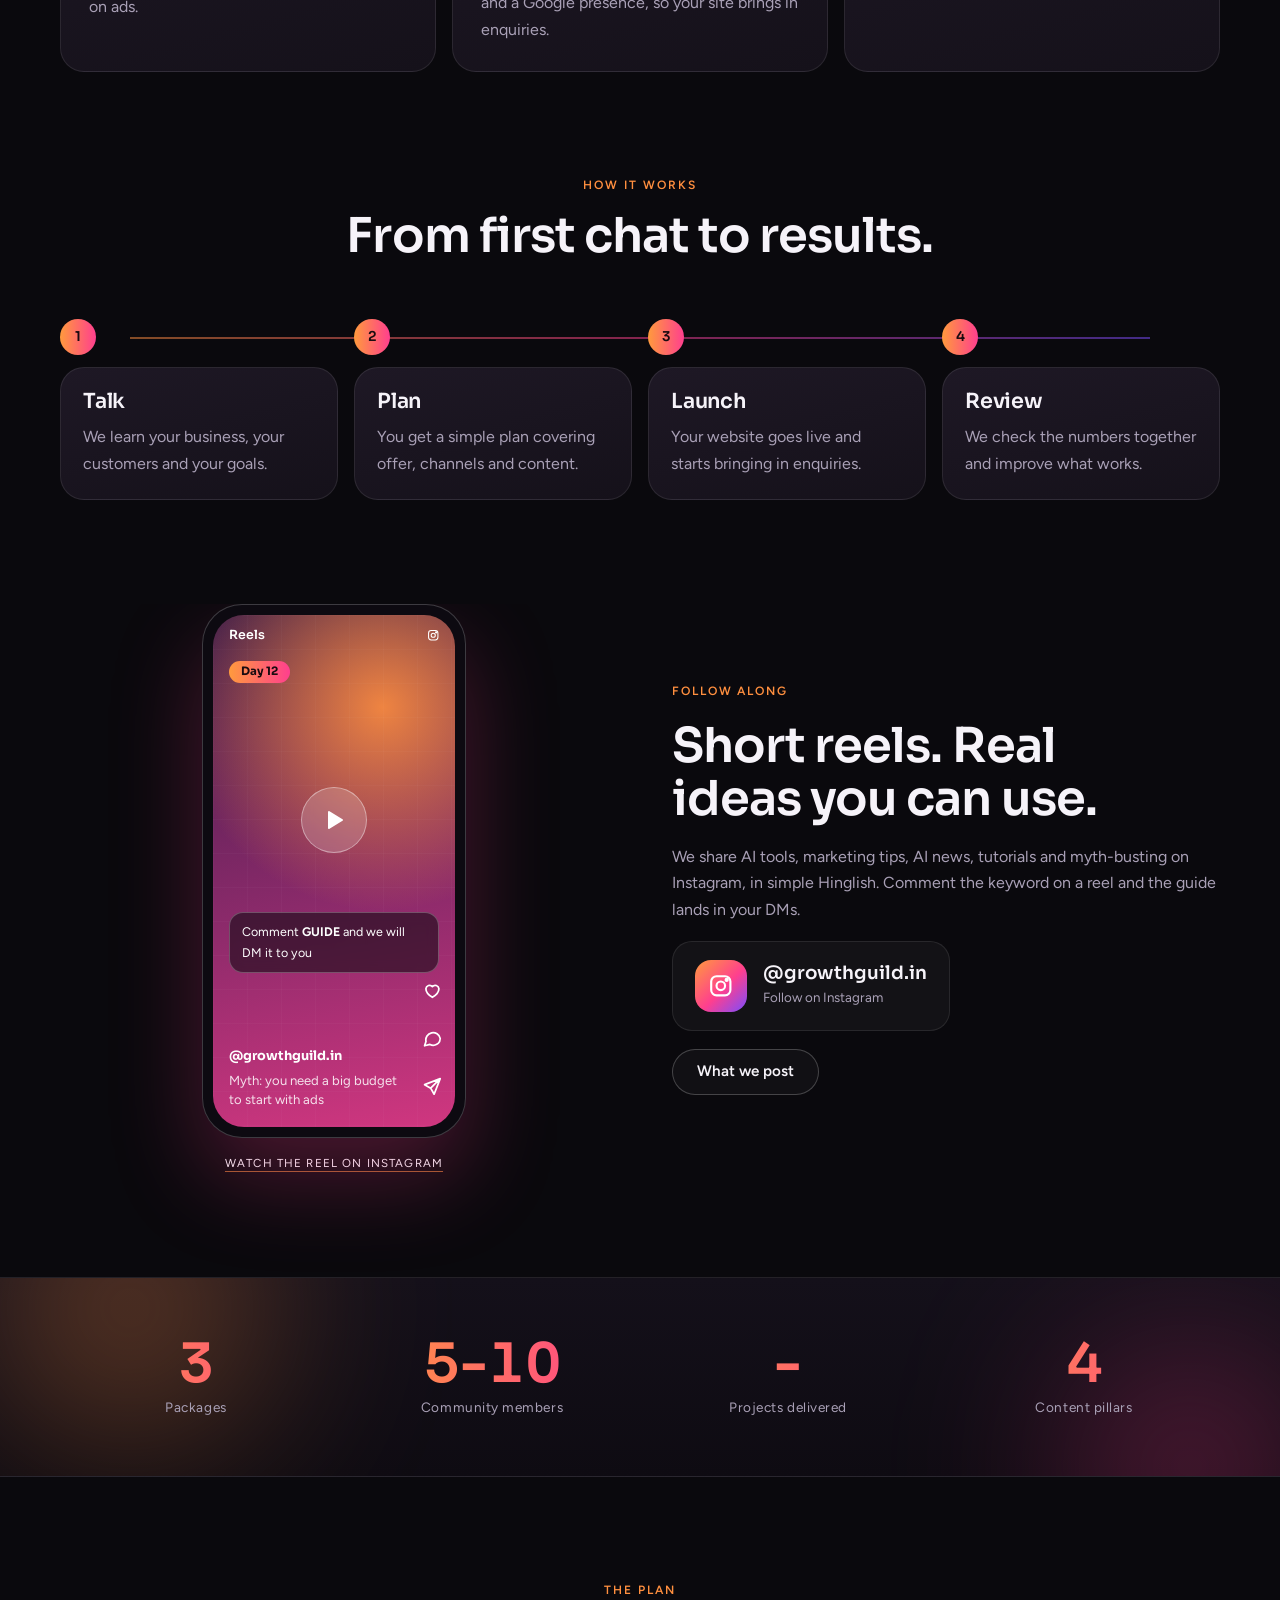
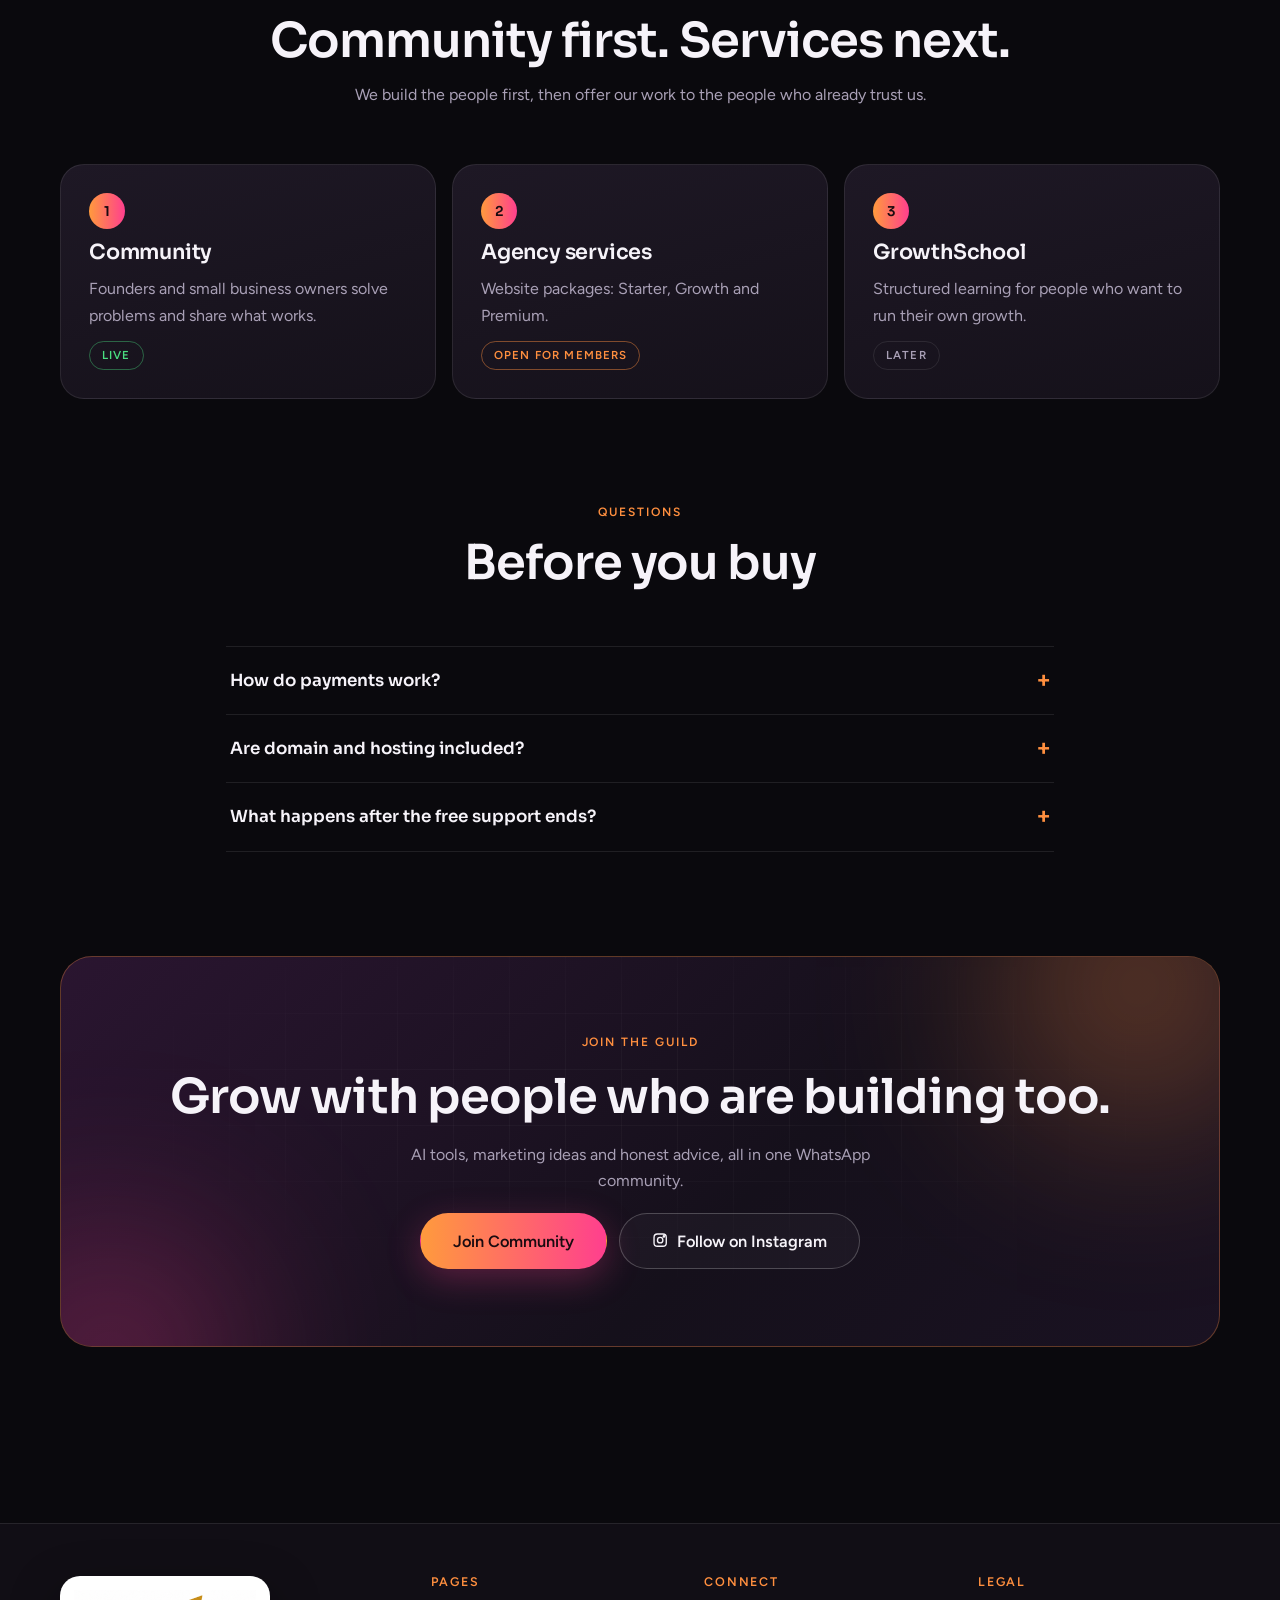
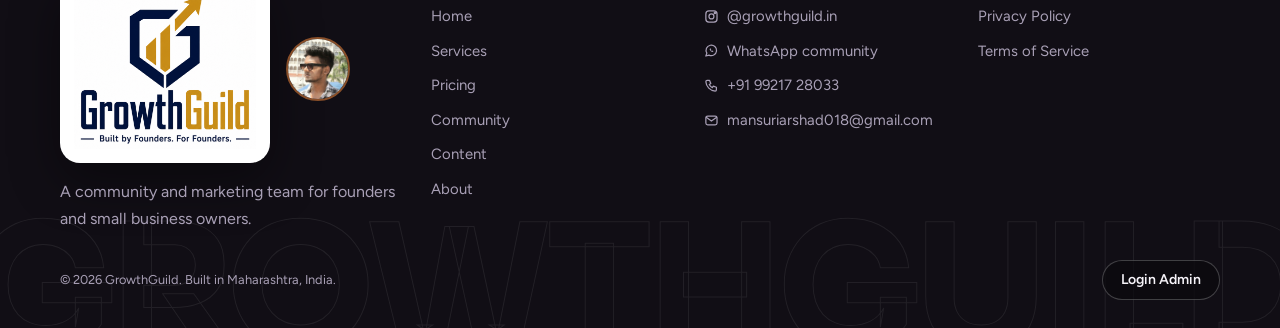
==== commit 766ffd93: "Add files via upload" ====
--- a/index.html
+++ b/index.html
@@ -62,15 +62,15 @@
       <div class="bento">
         <a class="bc b4" href="services.html#starter">
           <div class="ill" data-ill="web"></div>
-          <div class="tx"><h3>Website Starter</h3><p>Chhote business ke liye, jo pehli baar online aa raha hai.</p><span class="more">See details &rarr;</span></div>
+          <div class="tx"><h3>Website Starter</h3><p>For small businesses coming online for the first time.</p><span class="more">See details &rarr;</span></div>
         </a>
         <a class="bc b4" href="services.html#growth">
           <div class="ill" data-ill="web"></div>
-          <div class="tx"><h3>Website Growth</h3><p>Un businesses ke liye jo website se enquiry bhi chahte hain.</p><span class="more">See details &rarr;</span></div>
+          <div class="tx"><h3>Website Growth</h3><p>For businesses that want enquiries from their website.</p><span class="more">See details &rarr;</span></div>
         </a>
         <a class="bc b4" href="services.html#premium">
           <div class="ill" data-ill="ai"></div>
-          <div class="tx"><h3>Website Premium</h3><p>Full package: website + Google + AI automation, sab ek saath.</p><span class="more">See details &rarr;</span></div>
+          <div class="tx"><h3>Website Premium</h3><p>Full package: website + Google + AI automation, all in one.</p><span class="more">See details &rarr;</span></div>
         </a>
       </div>
     </div>
@@ -84,9 +84,9 @@
         <p>Starter, Growth and Premium at special Diwali prices. One-time price.</p>
       </div>
       <div class="pr-bundles">
-        <article class="card pr-b"><div><h3>Website Starter</h3><p>Chhote business ke liye, jo pehli baar online aa raha hai.</p></div><ul class="checks"><li>5 pages: Home, About, Services, Gallery, Contact</li><li>Mobile-friendly responsive design</li><li>WhatsApp chat button (direct enquiry)</li><li>Enquiry / contact form</li><li>Google Maps pe business location</li><li>Basic SEO setup (page titles, meta description, Google Search Console)</li><li>Social media links (Instagram, Facebook, YouTube)</li><li>Delivery: 5-7 din</li><li>2 revision rounds</li><li>1 month free support</li></ul><div class="pr-bottom"><p class="lo-line"><b>Best for:</b> Shops, chhote contractors, freelancers, local services jo pehli website bana rahe hain.</p><div class="lo"><span class="lo-label">DIWALI OFFER</span><p class="lo-old"><s>₹6,999</s><span class="lo-badge">29% OFF</span></p><p class="pr-price lo-new"><span class="pr-amt">₹4,999</span><span class="pr-unit">one-time</span></p><p class="lo-line">Diwali Offer chal raha hai - is offer me ye package aapko ₹4,999 me milega.</p></div><span class="pr-save">You save ₹2,000</span><a class="btn btn-ghost btn-lg" href="https://wa.me/919921728033?text=Hi%2C%20I%20want%20the%20Website%20Starter%20package%20%28Diwali%20Offer%29.%20Please%20share%20details." target="_blank" rel="noopener">Get Starter</a></div></article>
-        <article class="card pr-b pr-feat"><span class="pr-badge">MOST POPULAR</span><div><h3>Website Growth</h3><p>Un businesses ke liye jo website se enquiry bhi chahte hain.</p></div><ul class="checks"><li>Starter ka sab kuch, plus:</li><li>Up to 10 pages</li><li>Smooth animations aur premium look</li><li>Google Business Profile (GMB) setup + full optimization FREE</li><li>Online booking / appointment ya price-list / menu page</li><li>Blog / updates section (khud post daal sakte ho)</li><li>Speed optimization (fast loading)</li><li>Photo gallery + video section</li><li>Delivery: 7-10 din</li><li>3 revision rounds</li><li>2 months free support</li></ul><div class="pr-bottom"><p class="lo-line"><b>Best for:</b> Clinics, salons, gyms, coaching classes, restaurants.</p><div class="lo"><span class="lo-label">DIWALI OFFER</span><p class="lo-old"><s>₹13,999</s><span class="lo-badge">29% OFF</span></p><p class="pr-price grad lo-new"><span class="pr-amt">₹9,999</span><span class="pr-unit">one-time</span></p><p class="lo-line">Diwali Offer chal raha hai - is offer me ye package aapko ₹9,999 me milega.</p></div><span class="pr-save">You save ₹4,000</span><a class="btn btn-grad btn-lg" href="https://wa.me/919921728033?text=Hi%2C%20I%20want%20the%20Website%20Growth%20package%20%28Diwali%20Offer%29.%20Please%20share%20details." target="_blank" rel="noopener">Get Growth</a></div></article>
-        <article class="card pr-b"><div><h3>Website Premium</h3><p>Full package: website + Google + AI automation, sab ek saath.</p></div><ul class="checks"><li>Growth ka sab kuch, plus:</li><li>Up to 20 pages, custom design</li><li>Basic AI automation: WhatsApp auto-reply, instant enquiry alert, Google review request automation</li><li>Online payment ya chhota online store (up to 20 products)</li><li>Enquiry dashboard: saari enquiries ek jagah save (koi lead miss nahi)</li><li>Advanced animations aur custom sections</li><li>Delivery: 10-15 din</li><li>5 revision rounds</li><li>3 months free support</li></ul><div class="pr-bottom"><p class="lo-line"><b>Best for:</b> Builders, badi clinics, showrooms, growing brands.</p><div class="lo"><span class="lo-label">DIWALI OFFER</span><p class="lo-old"><s>₹25,199</s><span class="lo-badge">29% OFF</span></p><p class="pr-price lo-new"><span class="pr-amt">₹17,999</span><span class="pr-unit">one-time</span></p><p class="lo-line">Diwali Offer chal raha hai - is offer me ye package aapko ₹17,999 me milega.</p></div><span class="pr-save">You save ₹7,200</span><a class="btn btn-ghost btn-lg" href="https://wa.me/919921728033?text=Hi%2C%20I%20want%20the%20Website%20Premium%20package%20%28Diwali%20Offer%29.%20Please%20share%20details." target="_blank" rel="noopener">Get Premium</a></div></article>
+        <article class="card pr-b"><div><h3>Website Starter</h3><p>For small businesses coming online for the first time.</p></div><ul class="checks"><li>5 pages: Home, About, Services, Gallery, Contact</li><li>Mobile-friendly responsive design</li><li>WhatsApp chat button (direct enquiry)</li><li>Enquiry / contact form</li><li>Business location on Google Maps</li><li>Basic SEO setup (page titles, meta description, Google Search Console)</li><li>Social media links (Instagram, Facebook, YouTube)</li><li>Delivery: 5-7 days</li><li>2 revision rounds</li><li>1 month free support</li></ul><div class="pr-bottom"><p class="lo-line"><b>Best for:</b> Shops, small contractors, freelancers and local services building their first website.</p><div class="lo"><span class="lo-label">DIWALI OFFER</span><p class="lo-old"><s>₹6,999</s><span class="lo-badge">29% OFF</span></p><p class="pr-price lo-new"><span class="pr-amt">₹4,999</span><span class="pr-unit">one-time</span></p><p class="lo-line">Diwali Offer is live - get this package for ₹4,999.</p></div><span class="pr-save">You save ₹2,000</span><a class="btn btn-ghost btn-lg" href="https://wa.me/919921728033?text=Hi%2C%20I%20want%20the%20Website%20Starter%20package%20%28Diwali%20Offer%29.%20Please%20share%20details." target="_blank" rel="noopener">Get Starter</a></div></article>
+        <article class="card pr-b pr-feat"><span class="pr-badge">MOST POPULAR</span><div><h3>Website Growth</h3><p>For businesses that want enquiries from their website.</p></div><ul class="checks"><li>Everything in Starter, plus:</li><li>Up to 10 pages</li><li>Smooth animations and premium look</li><li>Google Business Profile (GMB) setup + full optimization FREE</li><li>Online booking / appointment, or price-list / menu page</li><li>Blog / updates section (post on your own)</li><li>Speed optimization (fast loading)</li><li>Photo gallery + video section</li><li>Delivery: 7-10 days</li><li>3 revision rounds</li><li>2 months free support</li></ul><div class="pr-bottom"><p class="lo-line"><b>Best for:</b> Clinics, salons, gyms, coaching classes, restaurants.</p><div class="lo"><span class="lo-label">DIWALI OFFER</span><p class="lo-old"><s>₹13,999</s><span class="lo-badge">29% OFF</span></p><p class="pr-price grad lo-new"><span class="pr-amt">₹9,999</span><span class="pr-unit">one-time</span></p><p class="lo-line">Diwali Offer is live - get this package for ₹9,999.</p></div><span class="pr-save">You save ₹4,000</span><a class="btn btn-grad btn-lg" href="https://wa.me/919921728033?text=Hi%2C%20I%20want%20the%20Website%20Growth%20package%20%28Diwali%20Offer%29.%20Please%20share%20details." target="_blank" rel="noopener">Get Growth</a></div></article>
+        <article class="card pr-b"><div><h3>Website Premium</h3><p>Full package: website + Google + AI automation, all in one.</p></div><ul class="checks"><li>Everything in Growth, plus:</li><li>Up to 20 pages, custom design</li><li>Basic AI automation: WhatsApp auto-reply, instant enquiry alert, Google review request automation</li><li>Online payments or a small online store (up to 20 products)</li><li>Enquiry dashboard: all enquiries saved in one place (never miss a lead)</li><li>Advanced animations and custom sections</li><li>Delivery: 10-15 days</li><li>5 revision rounds</li><li>3 months free support</li></ul><div class="pr-bottom"><p class="lo-line"><b>Best for:</b> Builders, large clinics, showrooms and growing brands.</p><div class="lo"><span class="lo-label">DIWALI OFFER</span><p class="lo-old"><s>₹25,199</s><span class="lo-badge">29% OFF</span></p><p class="pr-price lo-new"><span class="pr-amt">₹17,999</span><span class="pr-unit">one-time</span></p><p class="lo-line">Diwali Offer is live - get this package for ₹17,999.</p></div><span class="pr-save">You save ₹7,200</span><a class="btn btn-ghost btn-lg" href="https://wa.me/919921728033?text=Hi%2C%20I%20want%20the%20Website%20Premium%20package%20%28Diwali%20Offer%29.%20Please%20share%20details." target="_blank" rel="noopener">Get Premium</a></div></article>
       </div>
       <div class="pr-more"><a class="btn btn-light btn-lg" href="pricing.html">View Full Details</a></div>
     </div>
@@ -101,7 +101,7 @@
       </div>
       <div class="proof-grid">
         <figure class="card tcard">
-          <blockquote>&ldquo;GrowthGuild ne hamari website 7 din me bana di, aur pehle hafte se hi enquiries aane lagi.&rdquo;</blockquote>
+          <blockquote>&ldquo;GrowthGuild ne hamari website 7 din me bana di, and pehle hafte se hi enquiries aane lagi.&rdquo;</blockquote>
           <figcaption>
             <!-- TODO: owner to replace with real content (client name + business) -->
             <b>Client name, business</b>
@@ -109,7 +109,7 @@
           </figcaption>
         </figure>
         <figure class="card tcard">
-          <blockquote>&ldquo;Website pe WhatsApp enquiry aur Google profile ek saath set ho gaye, ab enquiries roz aati hain.&rdquo;</blockquote>
+          <blockquote>&ldquo;Website pe WhatsApp enquiry and Google profile ek saath set ho gaye, ab enquiries roz aati hain.&rdquo;</blockquote>
           <figcaption>
             <!-- TODO: owner to replace with real content (client name + business) -->
             <b>Client name, business</b>
@@ -117,7 +117,7 @@
           </figcaption>
         </figure>
         <figure class="card tcard">
-          <blockquote>&ldquo;Enquiry dashboard aur auto-reply ke baad ab koi lead miss nahi hoti.&rdquo;</blockquote>
+          <blockquote>&ldquo;Enquiry dashboard and auto-reply ke baad ab koi lead miss nahi hoti.&rdquo;</blockquote>
           <figcaption>
             <!-- TODO: owner to replace with real content (client name + business) -->
             <b>Client name, business</b>
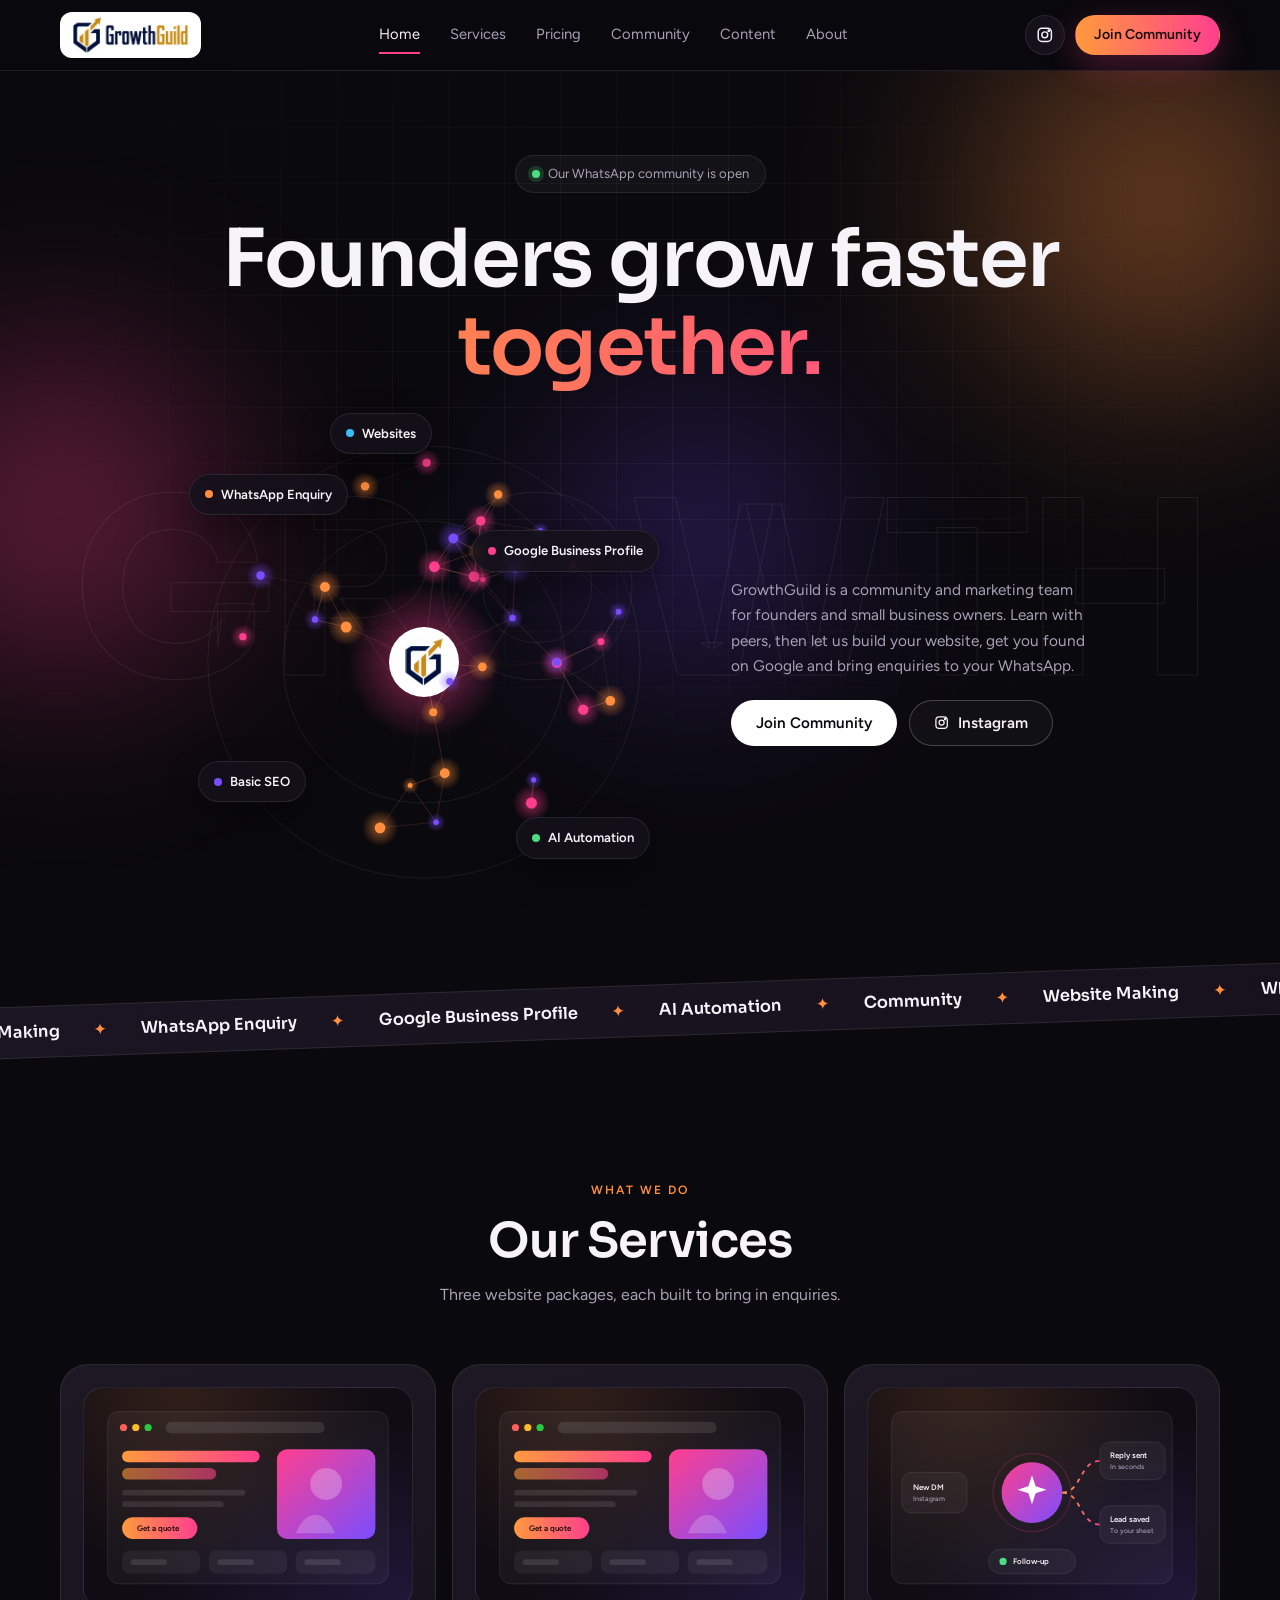
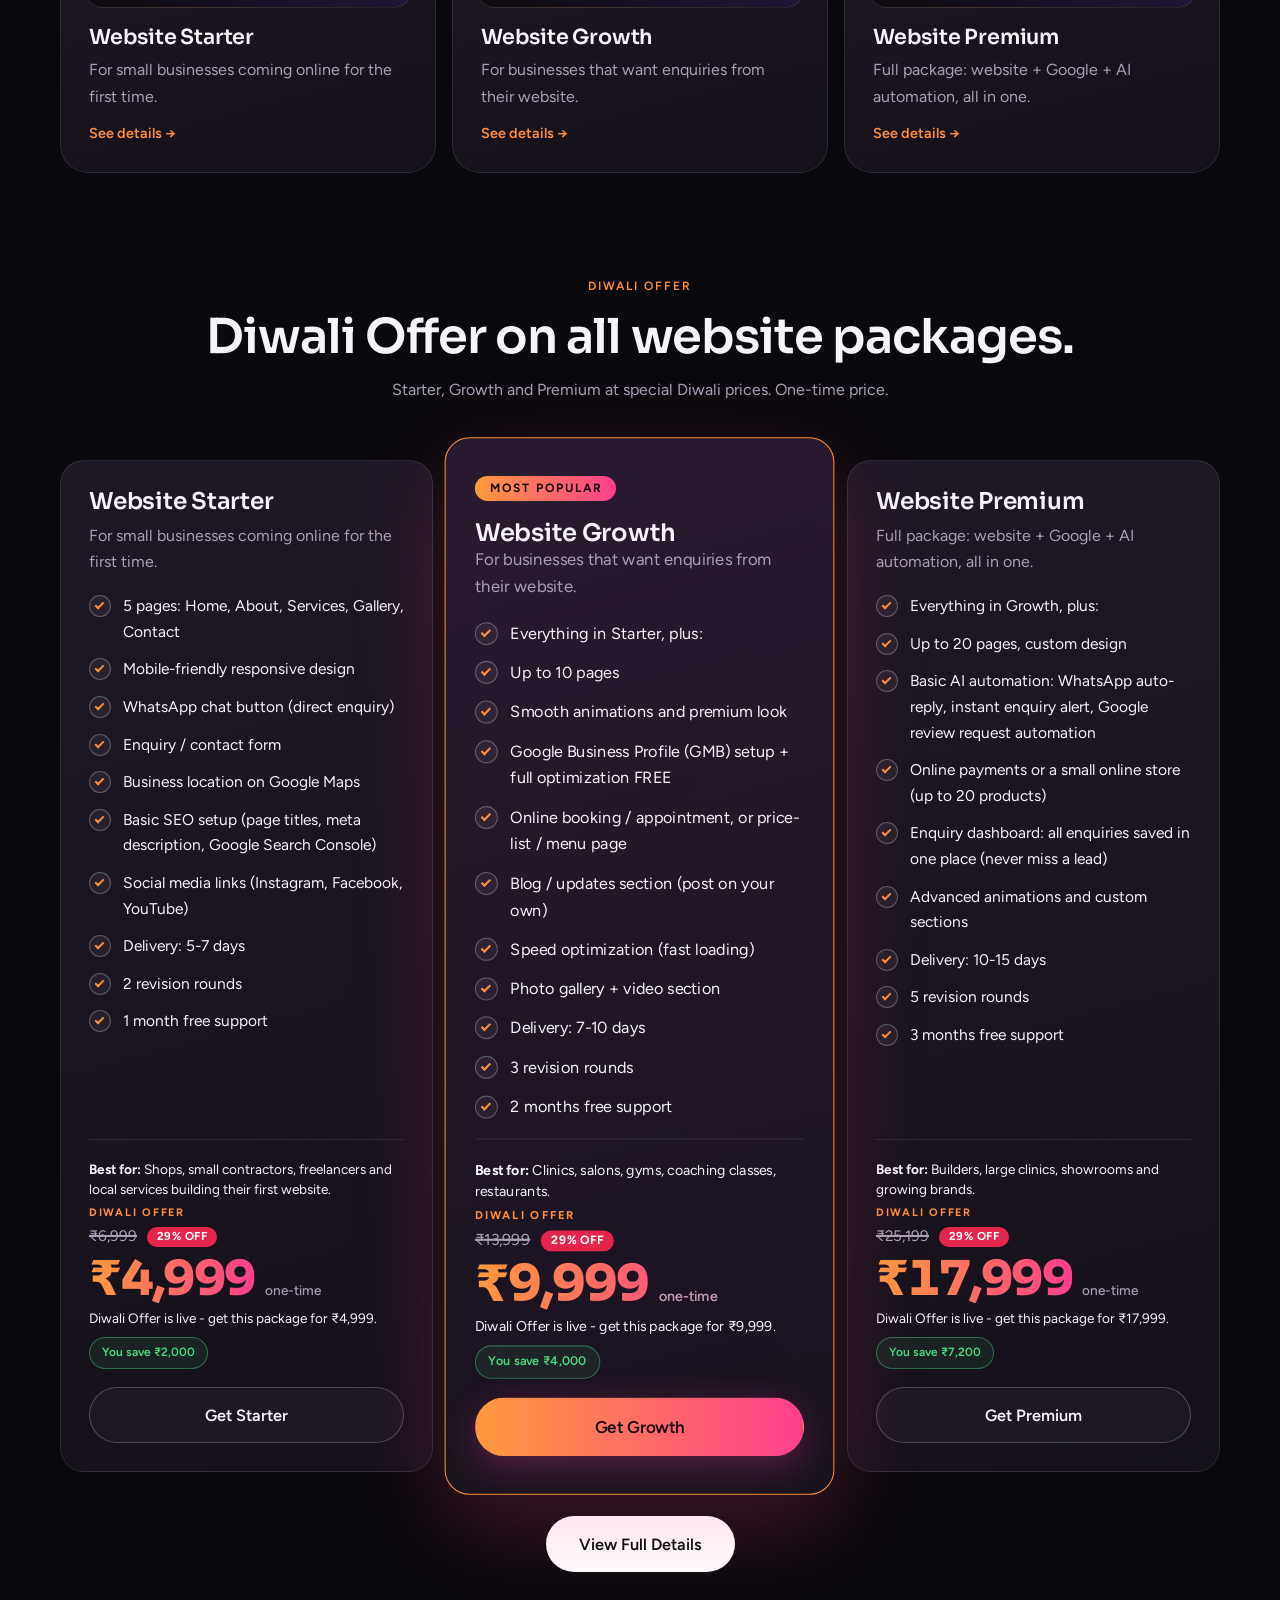
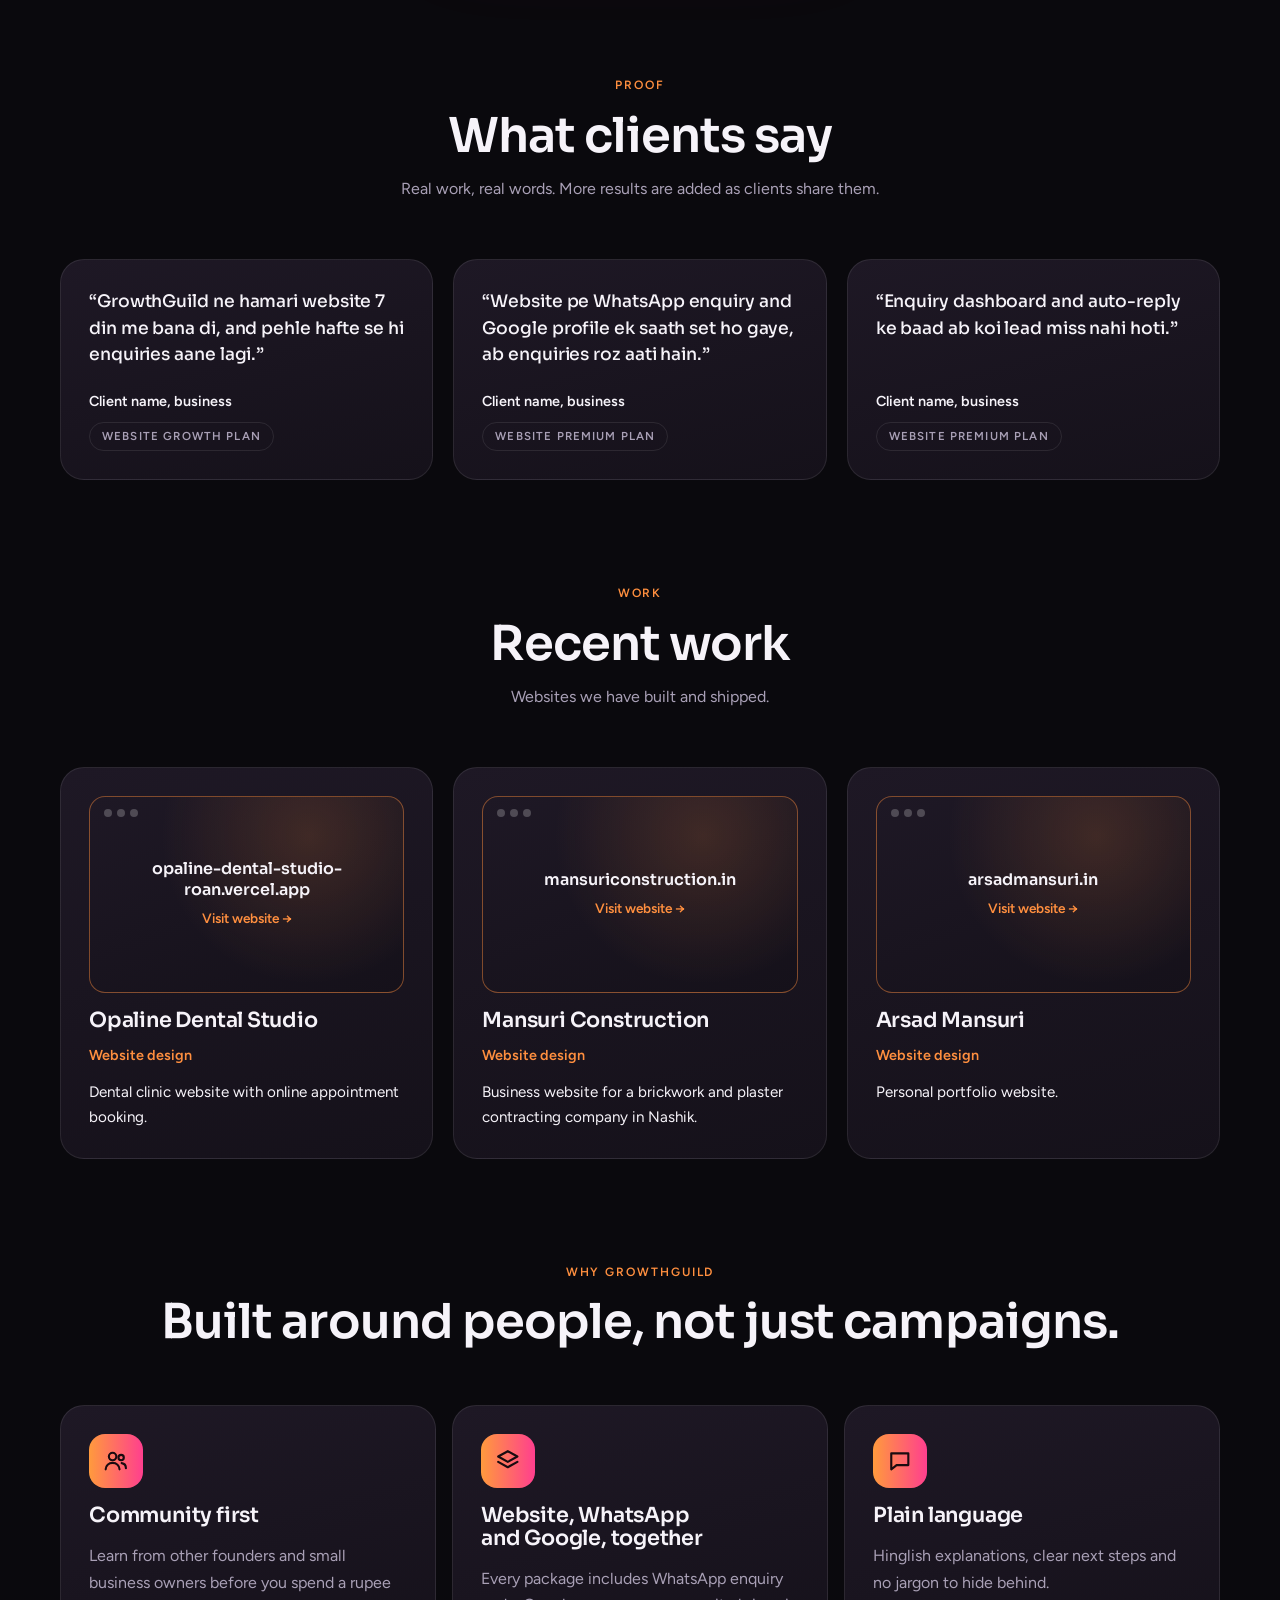
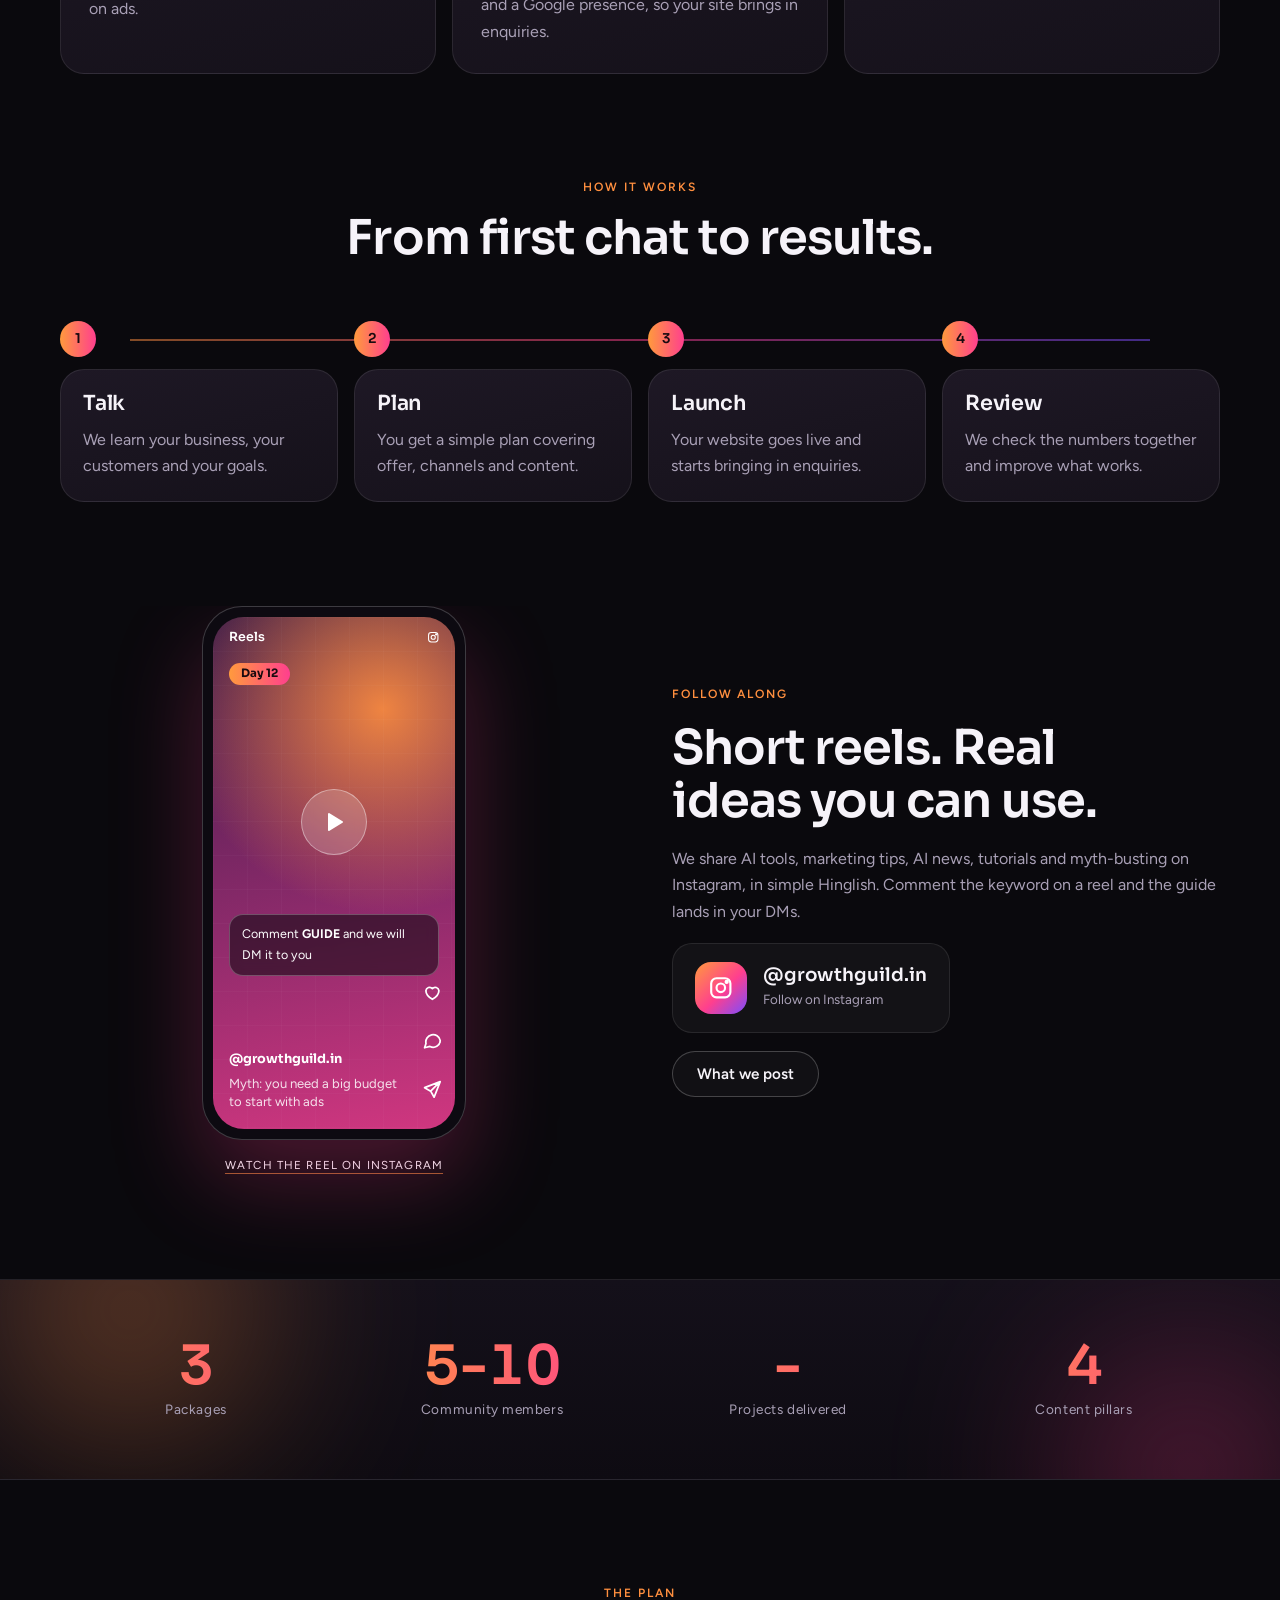
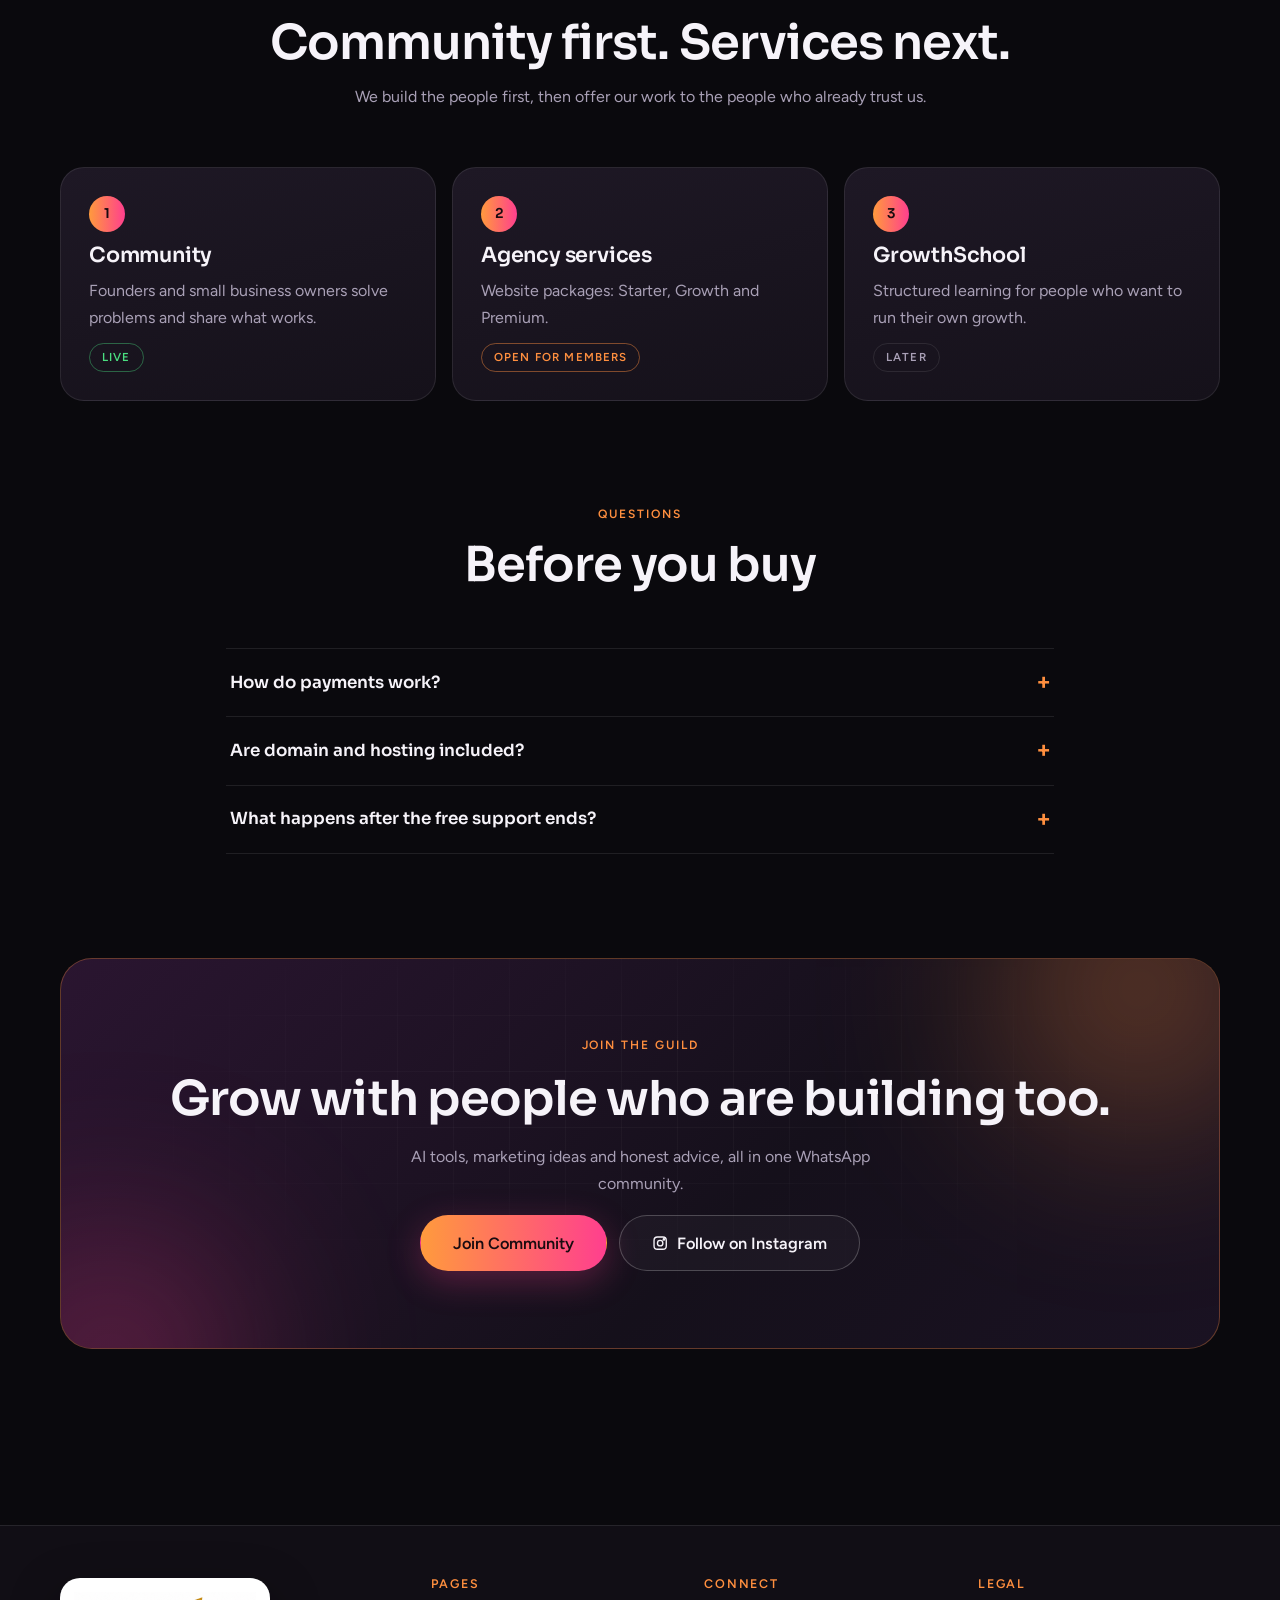
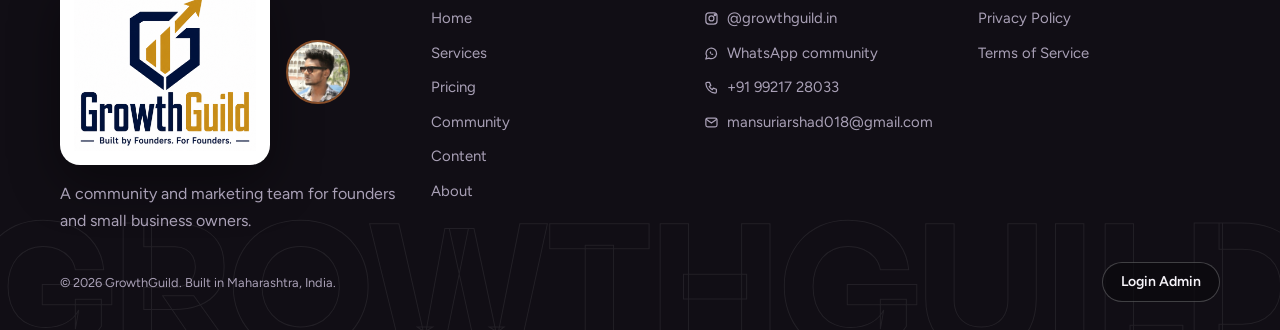
==== commit 3bbcd6ae: "Add files via upload" ====
--- a/index.html
+++ b/index.html
@@ -133,29 +133,26 @@
       <div class="sec-head">
         <span class="label">Work</span>
         <h2>Recent work</h2>
-        <p>Websites we have actually shipped.</p>
+        <p>Websites we have built and shipped.</p>
       </div>
       <div class="proof-grid">
         <article class="card wcard">
-          <div class="work-img"><span>Work sample - screenshot to be added</span></div>
-          <!-- TODO: owner to replace with real content (screenshot + result) -->
-          <h3>Local business website</h3>
-          <p class="w-svc">Website Growth plan</p>
-          <p class="w-res"><b>Result:</b> - <small>(to be added, e.g. enquiries per week)</small></p>
+          <a class="work-img" href="https://opaline-dental-studio-roan.vercel.app/#services" target="_blank" rel="noopener" aria-label="Visit opaline-dental-studio-roan.vercel.app"><span class="wi-dots"><i></i><i></i><i></i></span><b>opaline-dental-studio-roan.vercel.app</b><span class="wi-go">Visit website &rarr;</span></a>
+          <h3>Opaline Dental Studio</h3>
+          <p class="w-svc">Website design</p>
+          <p class="w-res">Dental clinic website with online appointment booking.</p>
         </article>
         <article class="card wcard">
-          <div class="work-img"><span>Work sample - screenshot to be added</span></div>
-          <!-- TODO: owner to replace with real content (screenshot + result) -->
-          <h3>Clinic website</h3>
-          <p class="w-svc">Website Growth plan</p>
-          <p class="w-res"><b>Result:</b> - <small>(to be added, e.g. enquiries per month)</small></p>
+          <a class="work-img" href="https://mansuriconstruction.in" target="_blank" rel="noopener" aria-label="Visit mansuriconstruction.in"><span class="wi-dots"><i></i><i></i><i></i></span><b>mansuriconstruction.in</b><span class="wi-go">Visit website &rarr;</span></a>
+          <h3>Mansuri Construction</h3>
+          <p class="w-svc">Website design</p>
+          <p class="w-res">Business website for a brickwork and plaster contracting company in Nashik.</p>
         </article>
         <article class="card wcard">
-          <div class="work-img"><span>Work sample - screenshot to be added</span></div>
-          <!-- TODO: owner to replace with real content (screenshot + result) -->
-          <h3>Showroom website with enquiry dashboard</h3>
-          <p class="w-svc">Website Premium plan</p>
-          <p class="w-res"><b>Result:</b> - <small>(to be added, e.g. enquiries per week)</small></p>
+          <a class="work-img" href="https://arsadmansuri.in" target="_blank" rel="noopener" aria-label="Visit arsadmansuri.in"><span class="wi-dots"><i></i><i></i><i></i></span><b>arsadmansuri.in</b><span class="wi-go">Visit website &rarr;</span></a>
+          <h3>Arsad Mansuri</h3>
+          <p class="w-svc">Website design</p>
+          <p class="w-res">Personal portfolio website.</p>
         </article>
       </div>
     </div>
--- a/style.css
+++ b/style.css
@@ -478,3 +478,9 @@
 .lo-new:not(.grad) .pr-amt{background:var(--grad);-webkit-background-clip:text;background-clip:text;color:transparent;-webkit-text-fill-color:transparent}
 .pr-row .lo{grid-column:auto}
 @media (max-width:640px){.pr-row .lo{grid-column:1/-1}}
+
+a.work-img{position:relative;border-style:solid;gap:6px;align-content:center;text-decoration:none;color:var(--fg);transition:border-color .2s ease,transform .2s ease}
+a.work-img:hover{border-color:var(--orange);transform:translateY(-2px)}
+a.work-img b{font:600 1rem/1.3 var(--display);overflow-wrap:anywhere}
+.wi-dots{position:absolute;top:12px;left:14px;display:flex;gap:5px}.wi-dots i{width:8px;height:8px;border-radius:50%;background:rgba(255,255,255,.22)}
+.wi-go{color:var(--orange);font-weight:600;font-size:.85rem}
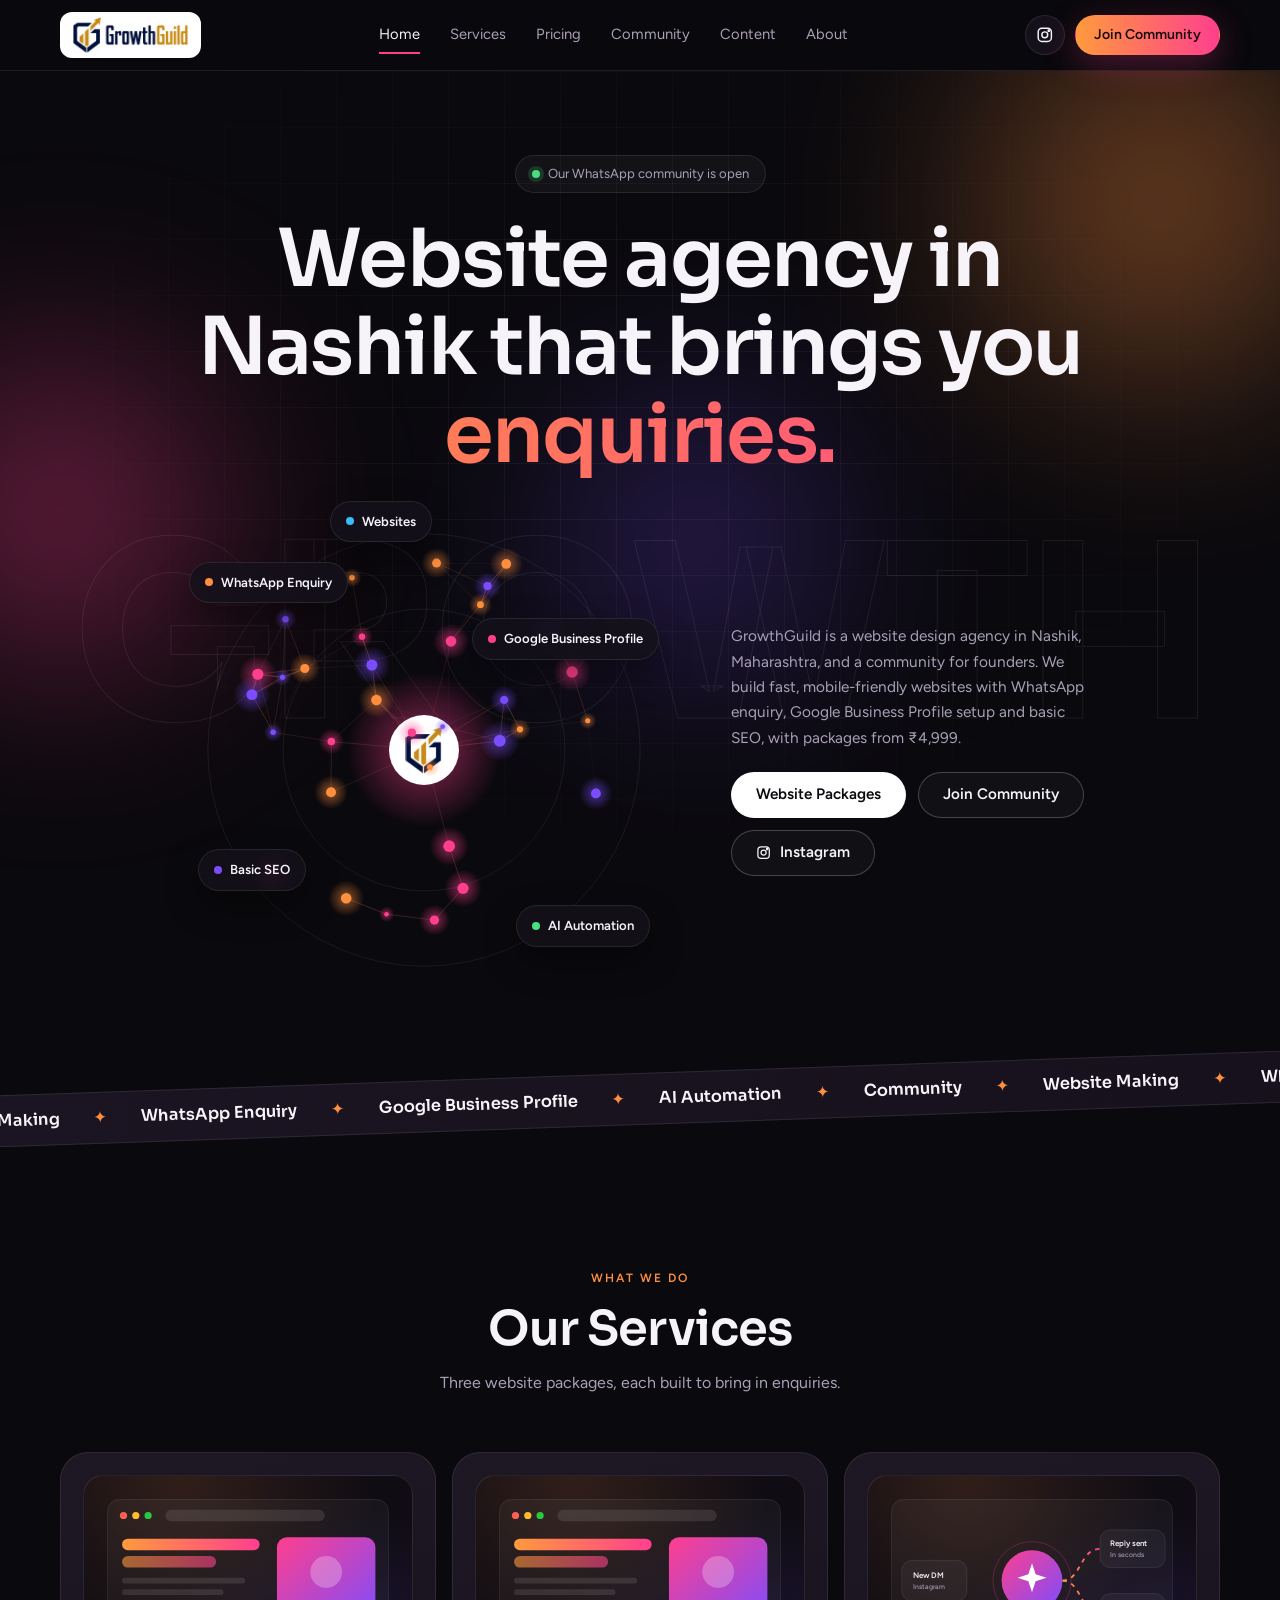
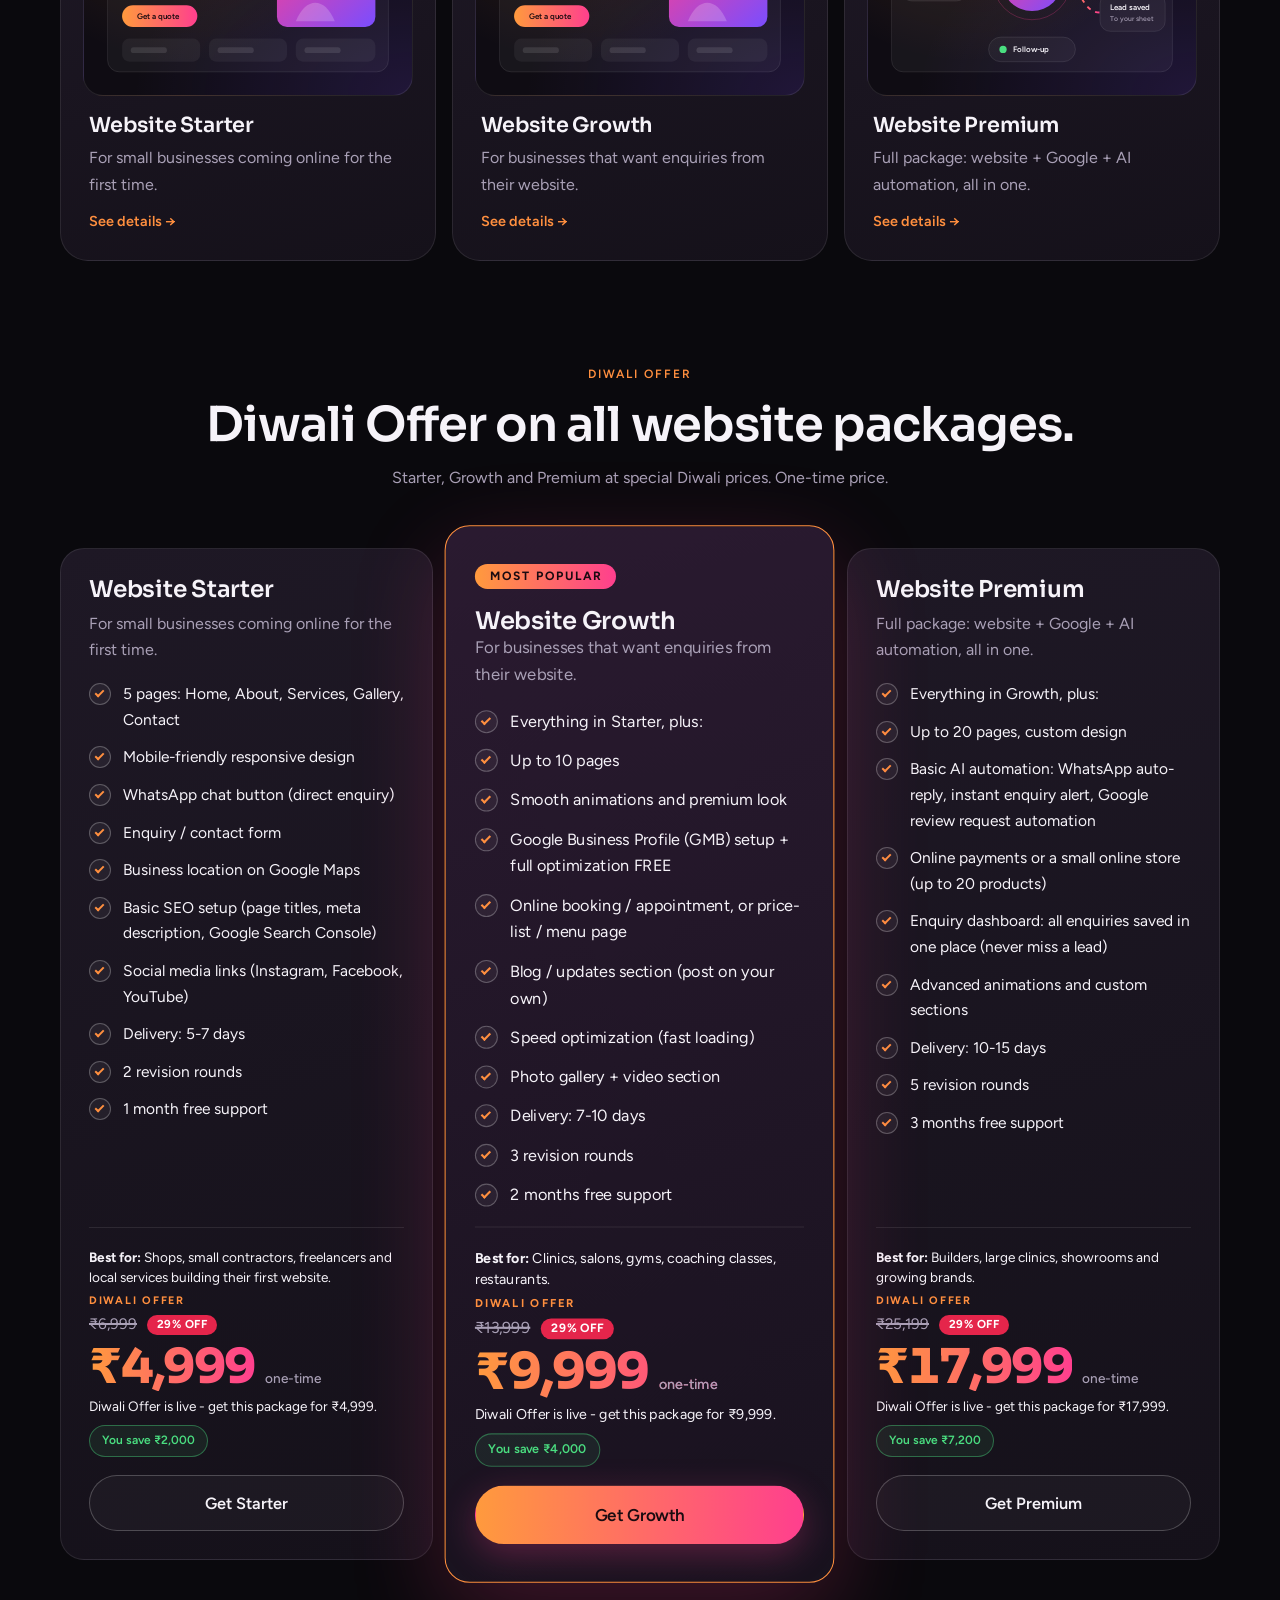
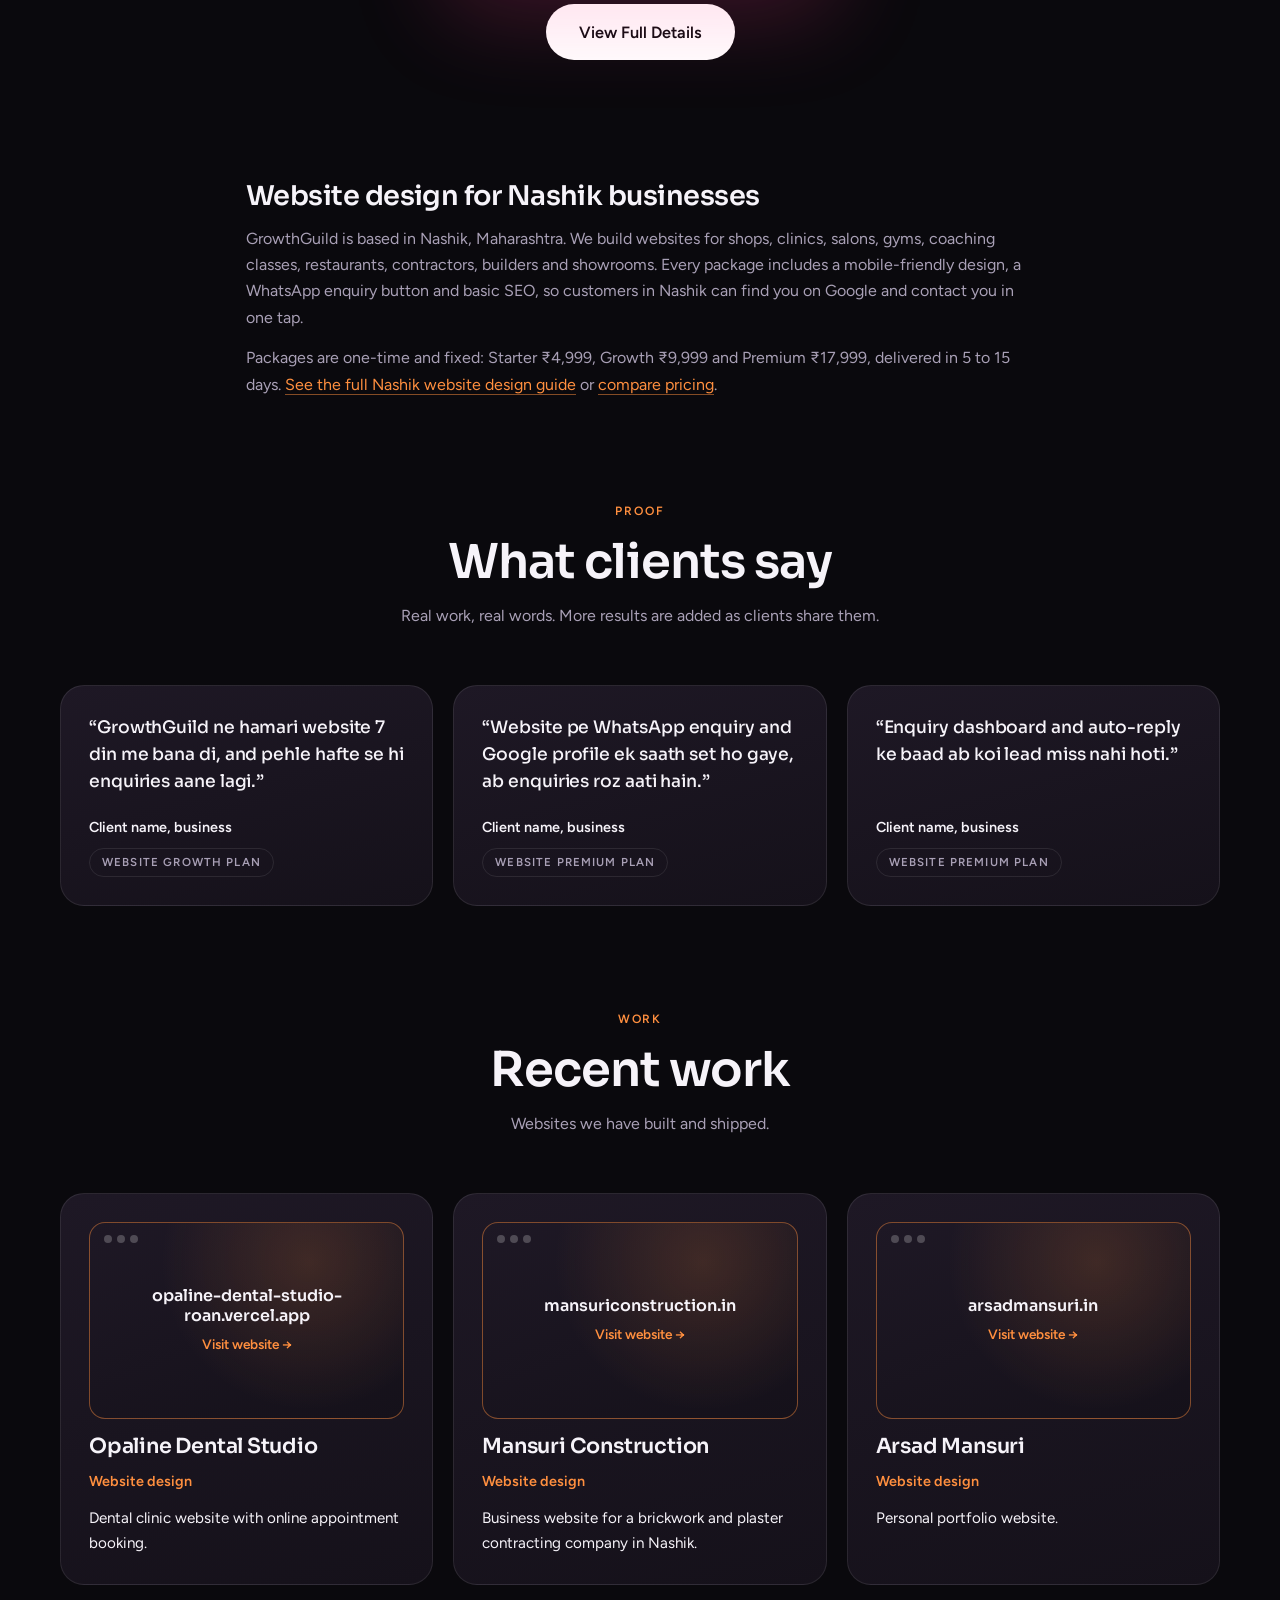
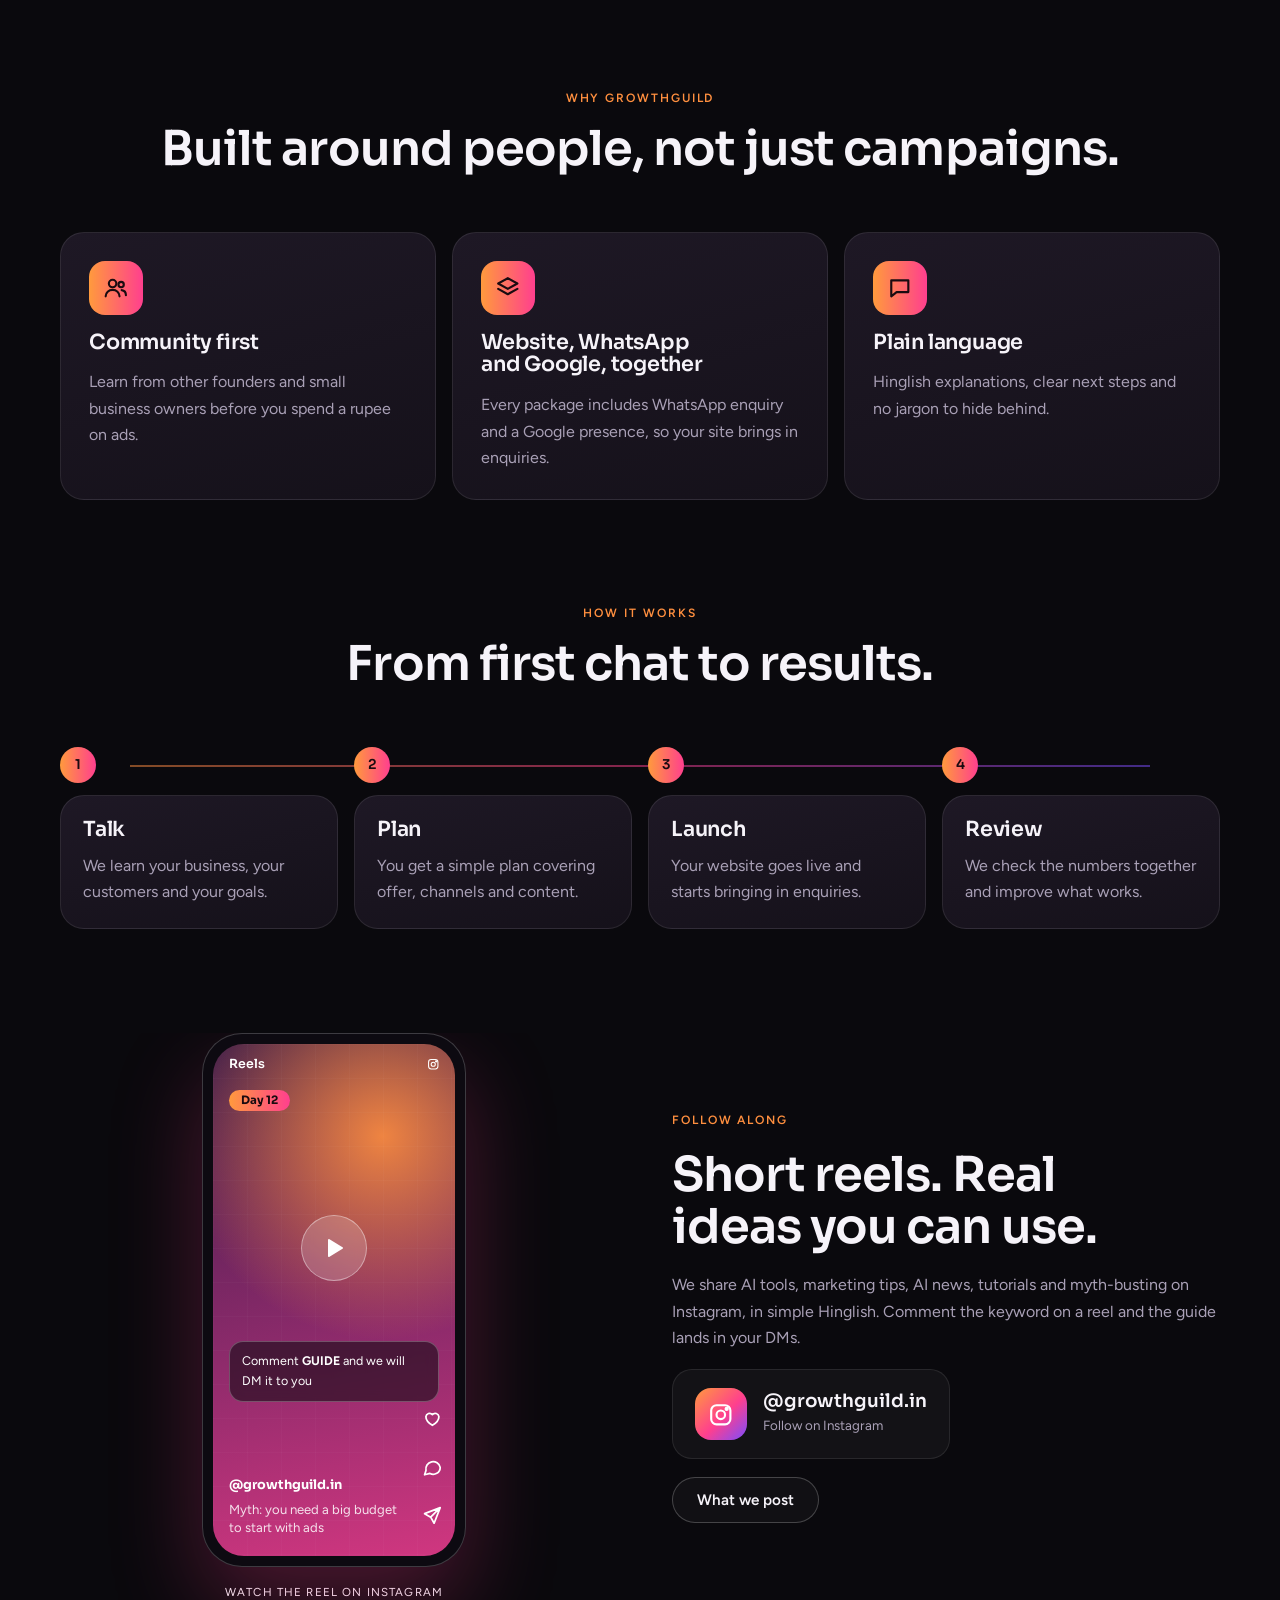
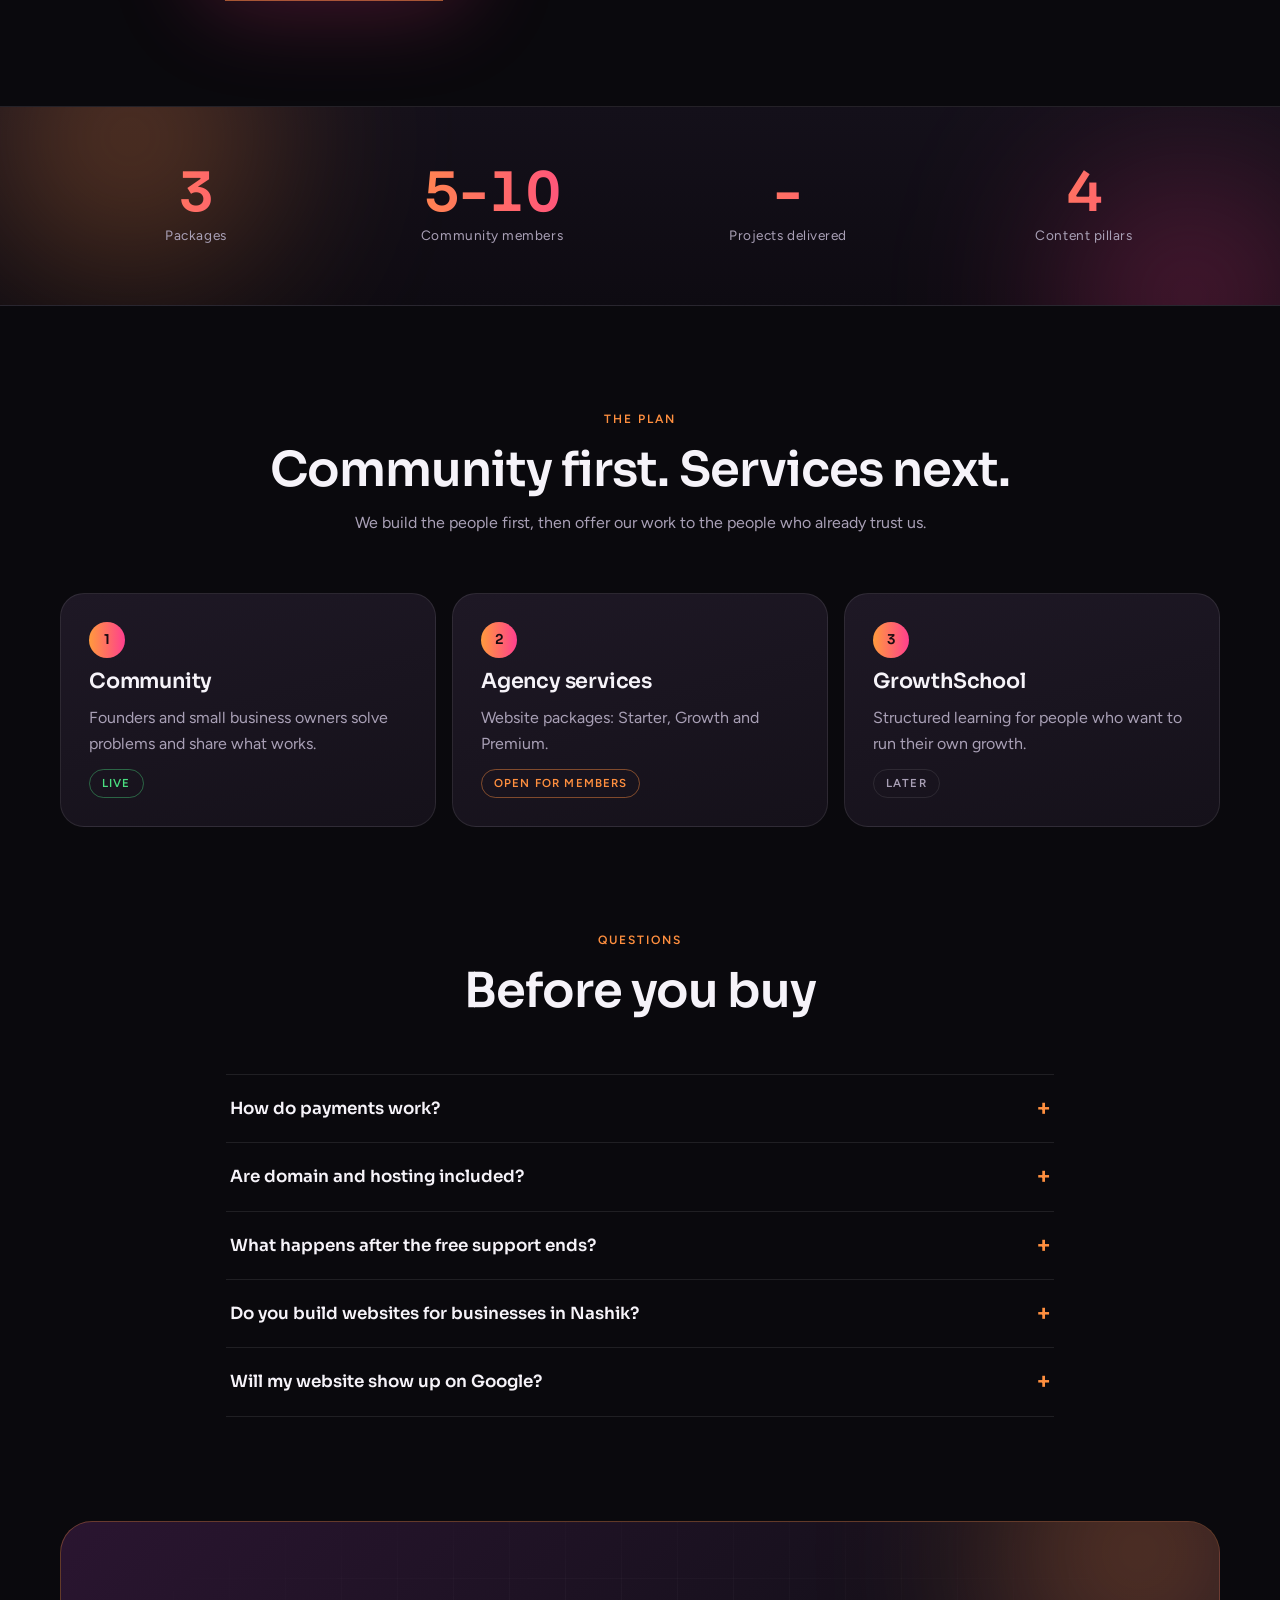
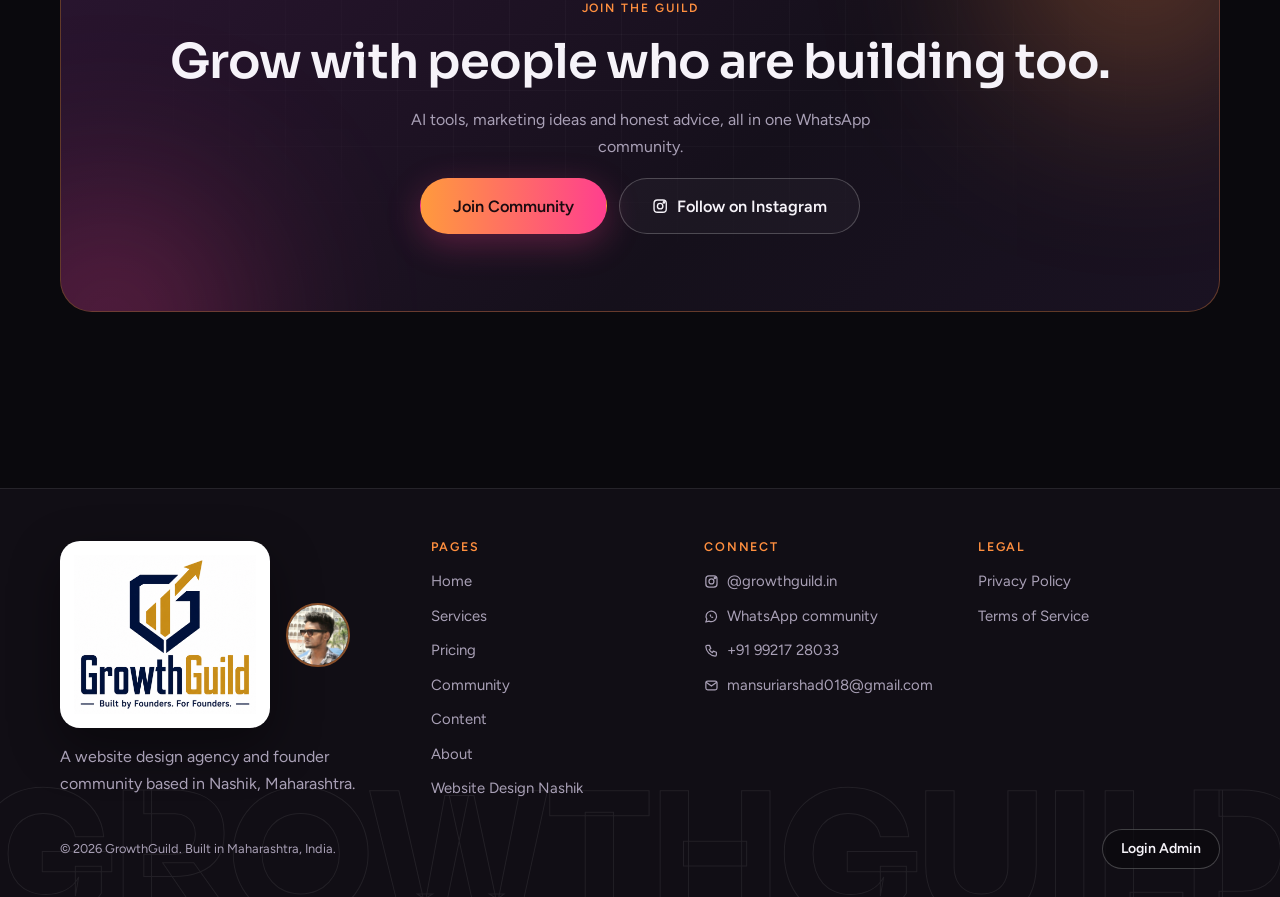
==== commit 9dc184c6: "Add files via upload" ====
--- a/index.html
+++ b/index.html
@@ -1,6 +1,36 @@
-<!doctype html><html><head><meta charset=utf8><meta name=viewport content="width=device-width,initial-scale=1,viewport-fit=cover"><style>:root{color-scheme:light;box-sizing:border-box;padding-top:env(safe-area-inset-top,0px);padding-bottom:env(safe-area-inset-bottom,0px)}html{scroll-padding-top:env(safe-area-inset-top,0px)}body{margin:0;padding:0;font:14px -apple-system,BlinkMacSystemFont,sans-serif;background:#fff;color:#000}img{max-width:100%}[hidden]:not([hidden=until-found i]){display:none!important}</style></head><body>
-<title>GrowthGuild</title>
+<!doctype html>
+<html lang="en-IN">
+<head>
+<meta charset="utf-8">
+<meta name="viewport" content="width=device-width,initial-scale=1,viewport-fit=cover">
 <meta name="claude:viewport-fit-sides" content="cover">
+<title>Website Design Agency in Nashik | GrowthGuild</title>
+<meta name="description" content="GrowthGuild builds fast, mobile-friendly websites for Nashik businesses with WhatsApp enquiry, Google Business Profile setup and basic SEO. From ₹4,999.">
+<meta name="robots" content="index,follow,max-image-preview:large,max-snippet:-1,max-video-preview:-1">
+<link rel="canonical" href="https://growthguild.in/">
+<link rel="alternate" hreflang="en-IN" href="https://growthguild.in/">
+<link rel="alternate" hreflang="x-default" href="https://growthguild.in/">
+<meta name="author" content="Arsad Mansuri">
+<meta name="theme-color" content="#0b0a0f">
+<meta name="geo.region" content="IN-MH">
+<meta name="geo.placename" content="Nashik">
+<link rel="icon" type="image/png" href="logo-icon.png">
+<link rel="apple-touch-icon" href="logo-icon.png">
+<meta property="og:site_name" content="GrowthGuild">
+<meta property="og:locale" content="en_IN">
+<meta property="og:type" content="website">
+<meta property="og:title" content="Website Design Agency in Nashik | GrowthGuild">
+<meta property="og:description" content="GrowthGuild builds fast, mobile-friendly websites for Nashik businesses with WhatsApp enquiry, Google Business Profile setup and basic SEO. From ₹4,999.">
+<meta property="og:url" content="https://growthguild.in/">
+<meta property="og:image" content="https://growthguild.in/og-image.png">
+<meta property="og:image:width" content="1200">
+<meta property="og:image:height" content="630">
+<meta property="og:image:alt" content="GrowthGuild - website design agency in Nashik">
+<meta name="twitter:card" content="summary_large_image">
+<meta name="twitter:title" content="Website Design Agency in Nashik | GrowthGuild">
+<meta name="twitter:description" content="GrowthGuild builds fast, mobile-friendly websites for Nashik businesses with WhatsApp enquiry, Google Business Profile setup and basic SEO. From ₹4,999.">
+<meta name="twitter:image" content="https://growthguild.in/og-image.png">
+<script type="application/ld+json">{"@context":"https://schema.org","@graph":[{"@type":"ProfessionalService","@id":"https://growthguild.in/#business","name":"GrowthGuild","alternateName":"Growth Guild","url":"https://growthguild.in/","logo":{"@type":"ImageObject","url":"https://growthguild.in/logo-full.png","width":720,"height":631},"image":"https://growthguild.in/og-image.png","description":"GrowthGuild is a website design agency in Nashik, Maharashtra. It builds fast, mobile-friendly websites with WhatsApp enquiry, Google Business Profile setup and basic SEO, and runs a WhatsApp community for founders.","telephone":"+919921728033","priceRange":"₹4,999 - ₹17,999","address":{"@type":"PostalAddress","addressLocality":"Nashik","addressRegion":"Maharashtra","addressCountry":"IN"},"areaServed":[{"@type":"City","name":"Nashik"},{"@type":"AdministrativeArea","name":"Maharashtra"}],"founder":{"@type":"Person","name":"Arsad Mansuri","jobTitle":"Founder","url":"https://growthguild.in/about.html","sameAs":["https://www.linkedin.com/in/arshadmansuri07"]},"sameAs":["https://www.instagram.com/growthguild.in/"],"knowsAbout":["Website design","Website development","Local SEO","Google Business Profile","WhatsApp enquiry automation"],"contactPoint":{"@type":"ContactPoint","telephone":"+919921728033","contactType":"sales","availableLanguage":["English","Hindi","Marathi"]},"hasOfferCatalog":{"@type":"OfferCatalog","name":"Website design packages","itemListElement":[{"@type":"Offer","priceCurrency":"INR","price":"4999","itemOffered":{"@type":"Service","name":"Website Starter","serviceType":"Website design","areaServed":"Nashik","description":"5 pages, mobile-friendly design, WhatsApp chat button, enquiry form, Google Maps location, basic SEO setup. Delivery in 5-7 days with 2 revision rounds and 1 month free support."}},{"@type":"Offer","priceCurrency":"INR","price":"9999","itemOffered":{"@type":"Service","name":"Website Growth","serviceType":"Website design","areaServed":"Nashik","description":"Up to 10 pages, animations, Google Business Profile setup and optimization, online booking or price-list page, blog section, speed optimization. Delivery in 7-10 days with 3 revision rounds and 2 months free support."}},{"@type":"Offer","priceCurrency":"INR","price":"17999","itemOffered":{"@type":"Service","name":"Website Premium","serviceType":"Website design","areaServed":"Nashik","description":"Up to 20 custom-designed pages, basic AI automation (WhatsApp auto-reply, instant enquiry alert, Google review requests), online payments or a store of up to 20 products, enquiry dashboard. Delivery in 10-15 days with 5 revision rounds and 3 months free support."}}]}},{"@type":"WebSite","@id":"https://growthguild.in/#website","url":"https://growthguild.in/","name":"GrowthGuild","inLanguage":"en-IN","publisher":{"@id":"https://growthguild.in/#business"}},{"@type":"WebPage","@id":"https://growthguild.in/#webpage","url":"https://growthguild.in/","name":"Website Design Agency in Nashik | GrowthGuild","description":"GrowthGuild builds fast, mobile-friendly websites for Nashik businesses with WhatsApp enquiry, Google Business Profile setup and basic SEO. From ₹4,999.","inLanguage":"en-IN","isPartOf":{"@id":"https://growthguild.in/#website"},"about":{"@id":"https://growthguild.in/#business"},"dateModified":"2026-11-04","primaryImageOfPage":{"@type":"ImageObject","url":"https://growthguild.in/og-image.png"}},{"@type":"FAQPage","mainEntity":[{"@type":"Question","name":"How do payments work?","acceptedAnswer":{"@type":"Answer","text":"50% advance to start, 50% when your website goes live."}},{"@type":"Question","name":"Are domain and hosting included?","acceptedAnswer":{"@type":"Answer","text":"No. Domain and hosting are paid by the client at actual cost, with no markup. If you want, we can arrange them for you."}},{"@type":"Question","name":"What happens after the free support ends?","acceptedAnswer":{"@type":"Answer","text":"You can take our care plan at ₹1,499/month (updates, backup, small changes). An extra page is ₹799 and an extra revision round is ₹499."}},{"@type":"Question","name":"Do you build websites for businesses in Nashik?","acceptedAnswer":{"@type":"Answer","text":"Yes. GrowthGuild is based in Nashik, Maharashtra, and builds websites for local shops, clinics, salons, gyms, coaching classes, restaurants, contractors, builders and showrooms."}},{"@type":"Question","name":"Will my website show up on Google?","acceptedAnswer":{"@type":"Answer","text":"Every package includes basic SEO setup: page titles, meta descriptions and Google Search Console. The Growth and Premium packages also include Google Business Profile setup. No agency can honestly guarantee a number one ranking, because it depends on competition and your Google reviews."}}]}]}</script>
 <link rel="preload" as="image" href="logo-lockup.png">
 <link rel="preload" as="image" href="logo-icon.png">
 <link rel="preload" as="image" href="logo-full.png">
@@ -8,9 +38,10 @@
 <link rel="preconnect" href="https://fonts.gstatic.com" crossorigin>
 <link rel="stylesheet" href="https://fonts.googleapis.com/css2?family=Figtree:wght@400;500;600&family=Sora:wght@500;600;700&display=swap">
 <link rel="stylesheet" href="style.css">
-
+</head>
+<body>
 <div class="page" data-page="home">
-  <div id="site-nav"></div>
+  <div id="site-nav"><header class="nav" id="nav"><div class="wrap nav-in"><a class="logo logo-chip" href="index.html" aria-label="GrowthGuild home"><img src="logo-lockup.png" alt="GrowthGuild" width="117" height="38" decoding="sync" fetchpriority="high"></a><nav class="nav-links" id="nav-links" aria-label="Main"><a href="index.html" aria-current="page">Home</a><a href="services.html">Services</a><a href="pricing.html">Pricing</a><a href="community.html">Community</a><a href="content.html">Content</a><a href="about.html">About</a></nav><div class="nav-right"><a class="icon-btn" href="https://www.instagram.com/growthguild.in/" target="_blank" rel="noopener" aria-label="GrowthGuild on Instagram"><svg class="ico" viewBox="0 0 24 24" fill="none" stroke="currentColor" stroke-width="2" stroke-linecap="round" stroke-linejoin="round"><rect x="3" y="3" width="18" height="18" rx="5"></rect><circle cx="12" cy="12" r="4"></circle><circle cx="17.5" cy="6.5" r="1" fill="currentColor"></circle></svg></a><a class="btn btn-grad btn-sm" data-join="" href="community.html">Join Community</a><button class="menu-btn" id="menu-btn" type="button" aria-label="Open menu" aria-expanded="false" aria-controls="nav-links"><svg viewBox="0 0 24 24" fill="none" stroke="currentColor" stroke-width="2" stroke-linecap="round"><path d="M4 7h16M4 12h16M4 17h16"></path></svg></button></div></div></header></div>
 
   <section class="hero">
     <div class="gridbg"></div>
@@ -21,7 +52,7 @@
     <div class="wrap">
       <div class="hero-top">
         <span class="pill"><i></i>Our WhatsApp community is open</span>
-        <h1 class="hero-h">Founders grow faster <span class="grad">together.</span></h1>
+        <h1 class="hero-h">Website agency in Nashik that brings you <span class="grad">enquiries.</span></h1>
       </div>
       <div class="hero-grid">
         <div class="net-wrap">
@@ -33,9 +64,10 @@
           <span class="chip-f c4"><i></i>AI Automation</span>
         </div>
         <div class="hero-copy">
-          <p>GrowthGuild is a community and marketing team for founders and small business owners. Learn with peers, then let us build your website, get you found on Google and bring enquiries to your WhatsApp.</p>
+          <p>GrowthGuild is a website design agency in Nashik, Maharashtra, and a community for founders. We build fast, mobile-friendly websites with WhatsApp enquiry, Google Business Profile setup and basic SEO, with packages from ₹4,999.</p>
           <div class="btn-row">
-            <a class="btn btn-light" data-join href="community.html">Join Community</a>
+            <a class="btn btn-light" href="website-design-nashik.html">Website Packages</a>
+            <a class="btn btn-ghost" data-join href="community.html">Join Community</a>
             <a class="btn btn-ghost" data-ig href="#"><span data-icon="ig"></span>Instagram</a>
           </div>
         </div>
@@ -89,6 +121,14 @@
         <article class="card pr-b"><div><h3>Website Premium</h3><p>Full package: website + Google + AI automation, all in one.</p></div><ul class="checks"><li>Everything in Growth, plus:</li><li>Up to 20 pages, custom design</li><li>Basic AI automation: WhatsApp auto-reply, instant enquiry alert, Google review request automation</li><li>Online payments or a small online store (up to 20 products)</li><li>Enquiry dashboard: all enquiries saved in one place (never miss a lead)</li><li>Advanced animations and custom sections</li><li>Delivery: 10-15 days</li><li>5 revision rounds</li><li>3 months free support</li></ul><div class="pr-bottom"><p class="lo-line"><b>Best for:</b> Builders, large clinics, showrooms and growing brands.</p><div class="lo"><span class="lo-label">DIWALI OFFER</span><p class="lo-old"><s>₹25,199</s><span class="lo-badge">29% OFF</span></p><p class="pr-price lo-new"><span class="pr-amt">₹17,999</span><span class="pr-unit">one-time</span></p><p class="lo-line">Diwali Offer is live - get this package for ₹17,999.</p></div><span class="pr-save">You save ₹7,200</span><a class="btn btn-ghost btn-lg" href="https://wa.me/919921728033?text=Hi%2C%20I%20want%20the%20Website%20Premium%20package%20%28Diwali%20Offer%29.%20Please%20share%20details." target="_blank" rel="noopener">Get Premium</a></div></article>
       </div>
       <div class="pr-more"><a class="btn btn-light btn-lg" href="pricing.html">View Full Details</a></div>
+    </div>
+  </section>
+
+  <section class="sec sec-tight" id="nashik">
+    <div class="wrap legal" style="max-width:820px;margin-inline:auto">
+      <h2>Website design for Nashik businesses</h2>
+      <p>GrowthGuild is based in Nashik, Maharashtra. We build websites for shops, clinics, salons, gyms, coaching classes, restaurants, contractors, builders and showrooms. Every package includes a mobile-friendly design, a WhatsApp enquiry button and basic SEO, so customers in Nashik can find you on Google and contact you in one tap.</p>
+      <p>Packages are one-time and fixed: Starter ₹4,999, Growth ₹9,999 and Premium ₹17,999, delivered in 5 to 15 days. <a href="website-design-nashik.html">See the full Nashik website design guide</a> or <a href="pricing.html">compare pricing</a>.</p>
     </div>
   </section>
 
@@ -256,6 +296,8 @@
       <details><summary>How do payments work?</summary><p>50% advance to start, 50% when your website goes live.</p></details>
       <details><summary>Are domain and hosting included?</summary><p>No. Domain and hosting are paid by the client at actual cost, with no markup. If you want, we can arrange them for you.</p></details>
       <details><summary>What happens after the free support ends?</summary><p>You can take our care plan at ₹1,499/month (updates, backup, small changes). An extra page is ₹799 and an extra revision round is ₹499.</p></details>
+      <details><summary>Do you build websites for businesses in Nashik?</summary><p>Yes. GrowthGuild is based in Nashik, Maharashtra, and builds websites for local shops, clinics, salons, gyms, coaching classes, restaurants, contractors, builders and showrooms.</p></details>
+      <details><summary>Will my website show up on Google?</summary><p>Every package includes basic SEO setup: page titles, meta descriptions and Google Search Console. The Growth and Premium packages also include Google Business Profile setup. No agency can honestly guarantee a number one ranking, because it depends on competition and your Google reviews.</p></details>
     </div>
   </section>
 
@@ -275,9 +317,9 @@
     </div>
   </section>
 
-  <div id="site-foot"></div>
+  <div id="site-foot"><footer class="foot"><span class="wm" aria-hidden="true" style="font-size:clamp(3rem,13.5vw,12rem)">GROWTHGUILD</span><div class="wrap"><div class="foot-in"><div><div class="foot-brand"><a class="logo-card" href="index.html" aria-label="GrowthGuild home"><img src="logo-full.png" alt="GrowthGuild, Built by Founders. For Founders." width="720" height="631"></a><span class="f-thumb"><img src="founder-arsad.jpg" alt="Arsad Mansuri, Founder of GrowthGuild" width="64" height="64" loading="lazy"></span></div><p style="margin-top:16px;max-width:36ch">A website design agency and founder community based in Nashik, Maharashtra.</p></div><div><h4>Pages</h4><div class="foot-links"><a href="index.html">Home</a><a href="services.html">Services</a><a href="pricing.html">Pricing</a><a href="community.html">Community</a><a href="content.html">Content</a><a href="about.html">About</a><a href="website-design-nashik.html">Website Design Nashik</a></div></div><div><h4>Connect</h4><div class="foot-links"><a href="https://www.instagram.com/growthguild.in/" target="_blank" rel="noopener"><svg class="ico" viewBox="0 0 24 24" fill="none" stroke="currentColor" stroke-width="2" stroke-linecap="round" stroke-linejoin="round"><rect x="3" y="3" width="18" height="18" rx="5"></rect><circle cx="12" cy="12" r="4"></circle><circle cx="17.5" cy="6.5" r="1" fill="currentColor"></circle></svg>@growthguild.in</a><a href="#join" data-join=""><svg class="ico" viewBox="0 0 24 24" fill="none" stroke="currentColor" stroke-width="2" stroke-linecap="round" stroke-linejoin="round"><path d="M3 21l1.6-4.6A8.5 8.5 0 1 1 8 19.5L3 21z"></path><path d="M9 9.5c.3 2.4 2.6 4.7 5 5l1.3-1.3-1.8-1-.8.7a4 4 0 0 1-1.7-1.7l.7-.8-1-1.8L9 9.5z" fill="currentColor" stroke="none"></path></svg>WhatsApp community</a><a href="tel:+919921728033"><svg class="ico" viewBox="0 0 24 24" fill="none" stroke="currentColor" stroke-width="2" stroke-linecap="round" stroke-linejoin="round"><path d="M5 4h4l2 5-2.5 1.5a11 11 0 0 0 5 5L15 13l5 2v4a2 2 0 0 1-2 2A16 16 0 0 1 3 6a2 2 0 0 1 2-2z"></path></svg>+91 99217 28033</a><!-- TODO: owner to confirm this email address before publishing --><a href="mailto:mansuriarshad018@gmail.com"><svg class="ico" viewBox="0 0 24 24" fill="none" stroke="currentColor" stroke-width="2" stroke-linecap="round" stroke-linejoin="round"><rect x="3" y="5" width="18" height="14" rx="3"></rect><path d="M3.5 7l8.5 6 8.5-6"></path></svg>mansuriarshad018@gmail.com</a></div></div><div><h4>Legal</h4><div class="foot-links"><a href="privacy.html">Privacy Policy</a><a href="terms.html">Terms of Service</a></div></div></div><div class="foot-bottom"><small>© 2026 GrowthGuild. Built in Maharashtra, India.</small><a class="btn btn-ghost btn-sm foot-admin" href="admin.html">Login Admin</a></div></div></footer></div>
 </div>
 <script src="supabase-config.js"></script>
 <script src="site.js"></script>
-
-</body></html>+</body>
+</html>
--- a/style.css
+++ b/style.css
@@ -484,3 +484,11 @@
 a.work-img b{font:600 1rem/1.3 var(--display);overflow-wrap:anywhere}
 .wi-dots{position:absolute;top:12px;left:14px;display:flex;gap:5px}.wi-dots i{width:8px;height:8px;border-radius:50%;background:rgba(255,255,255,.22)}
 .wi-go{color:var(--orange);font-weight:600;font-size:.85rem}
+
+.cmp-wrap{overflow-x:auto;border:1px solid var(--line);border-radius:18px;background:rgba(255,255,255,.03)}
+.cmp{width:100%;min-width:640px;border-collapse:collapse;font-size:.95rem}
+.cmp caption{position:absolute;left:-9999px}
+.cmp th,.cmp td{padding:14px 18px;text-align:left;border-bottom:1px solid var(--line)}
+.cmp thead th{font:600 .9rem/1.2 var(--display);color:var(--orange)}
+.cmp tbody th{font-weight:500;color:var(--muted)}
+.cmp tbody tr:last-child th,.cmp tbody tr:last-child td{border-bottom:0}
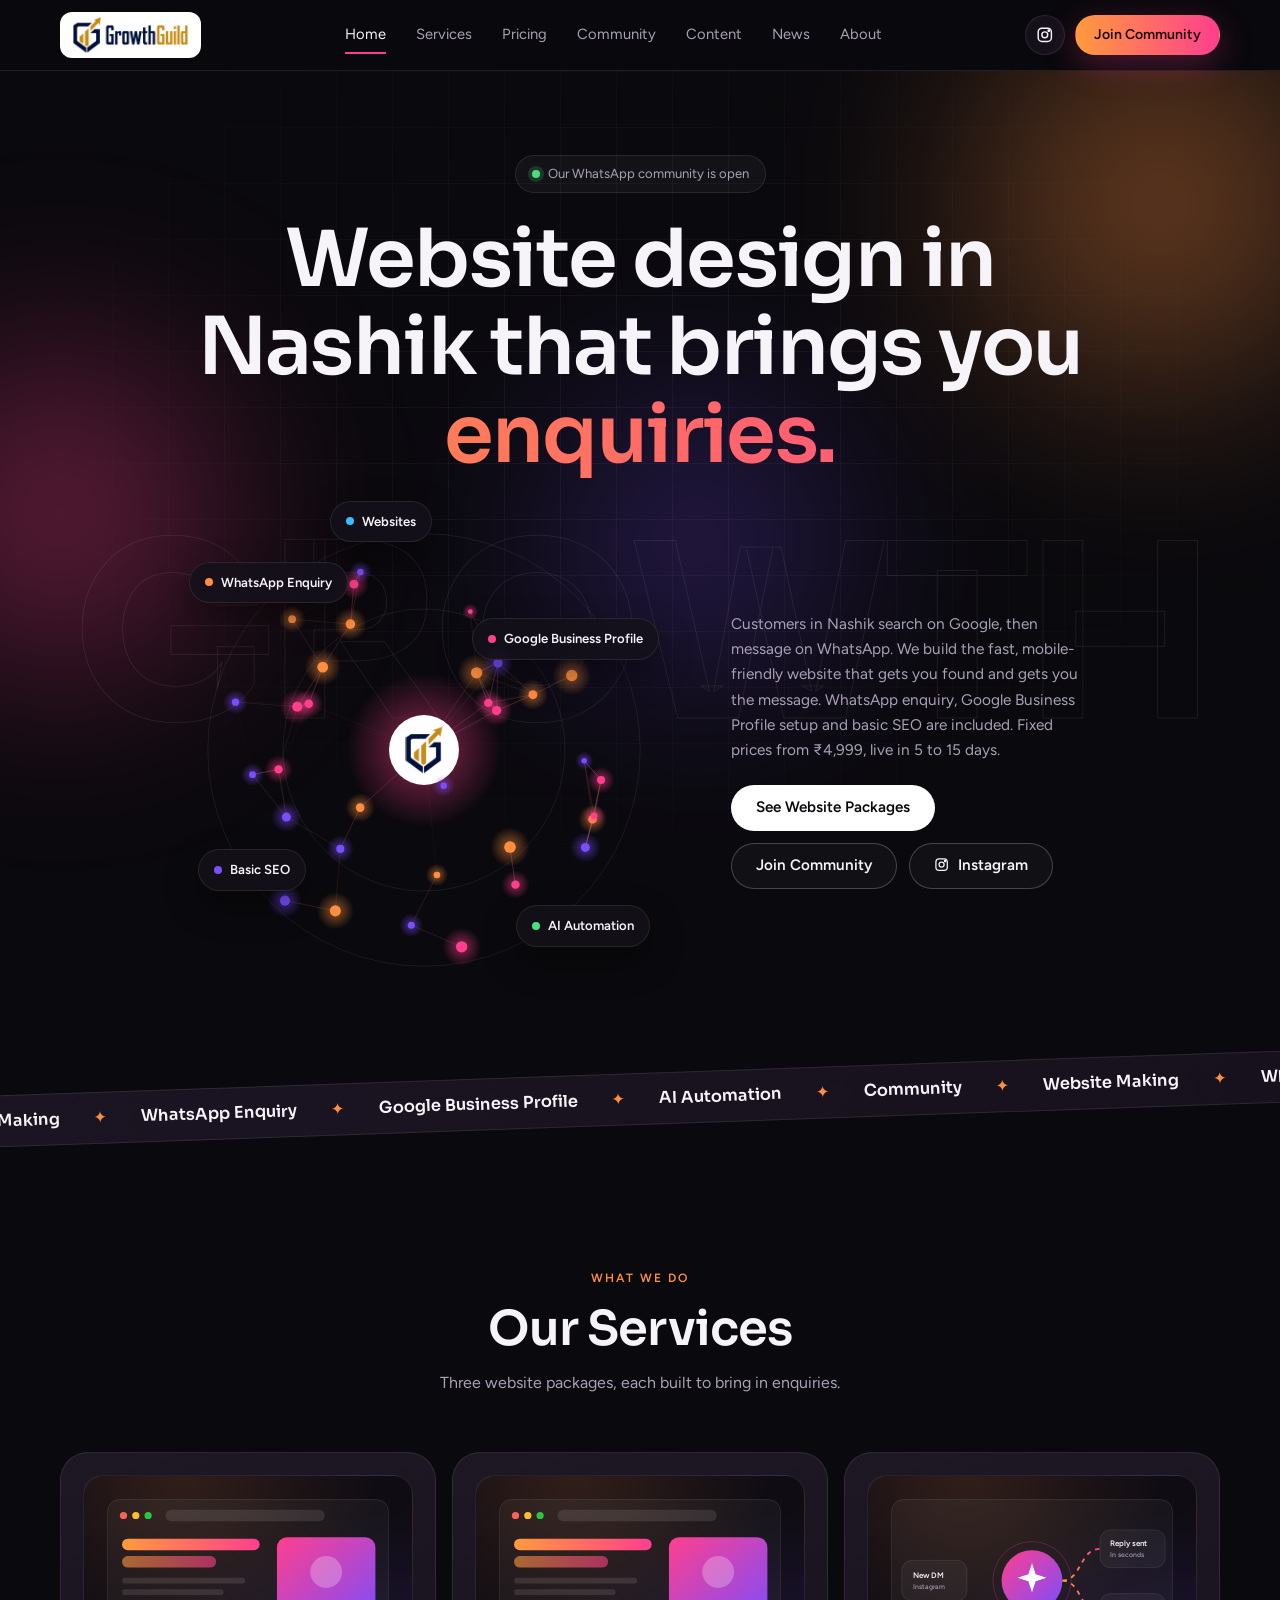
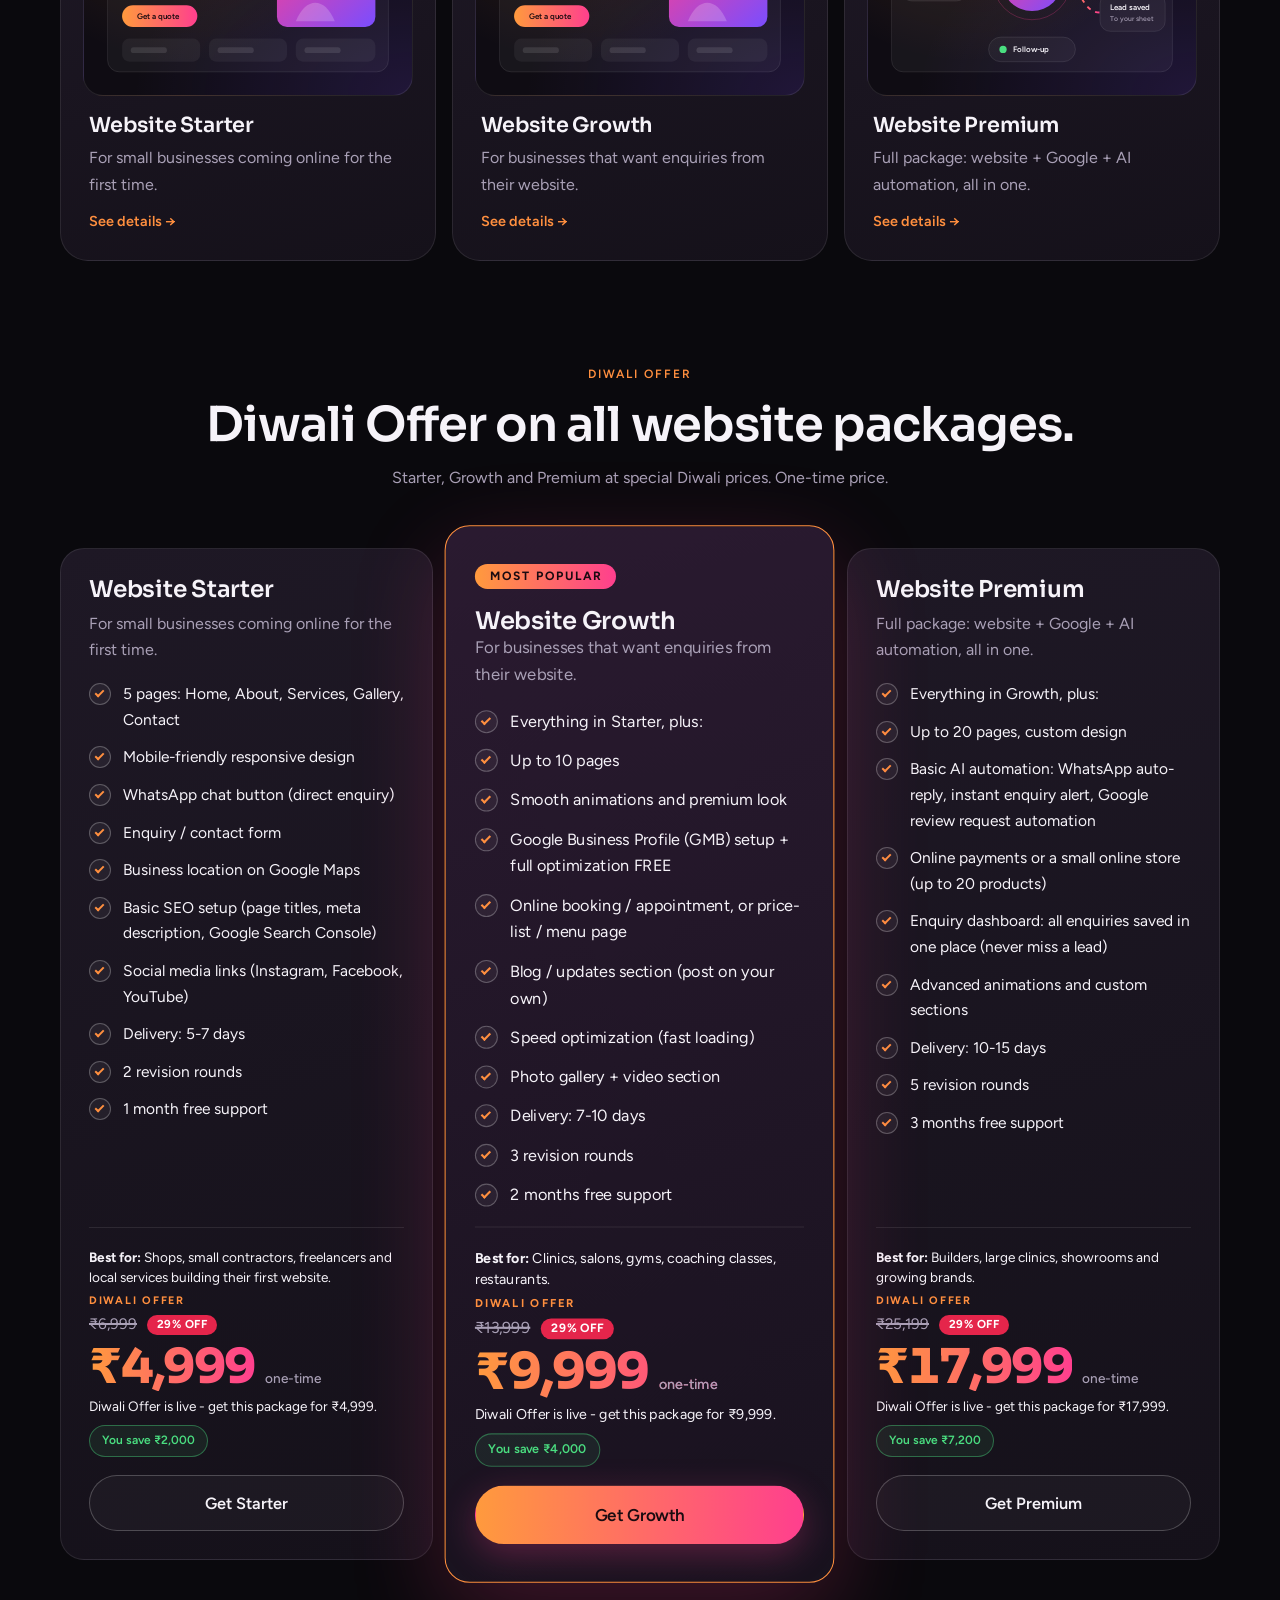
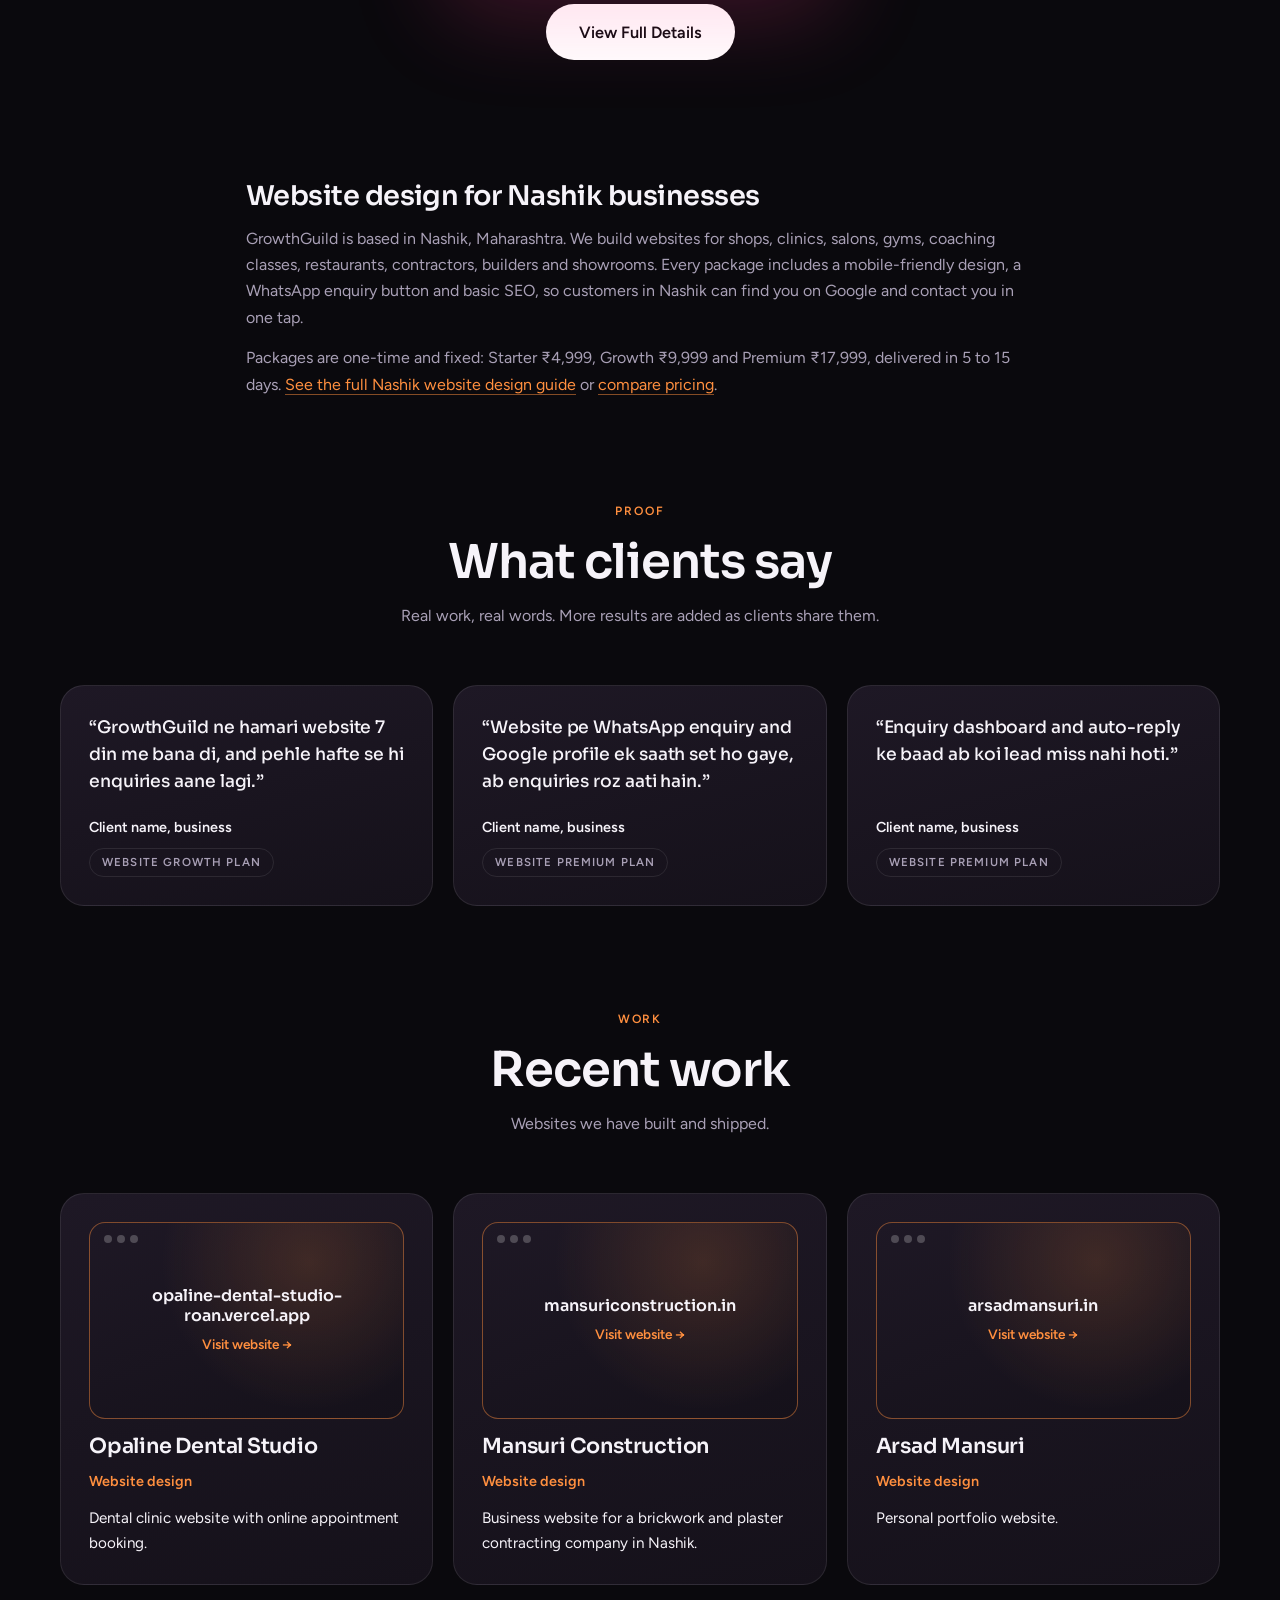
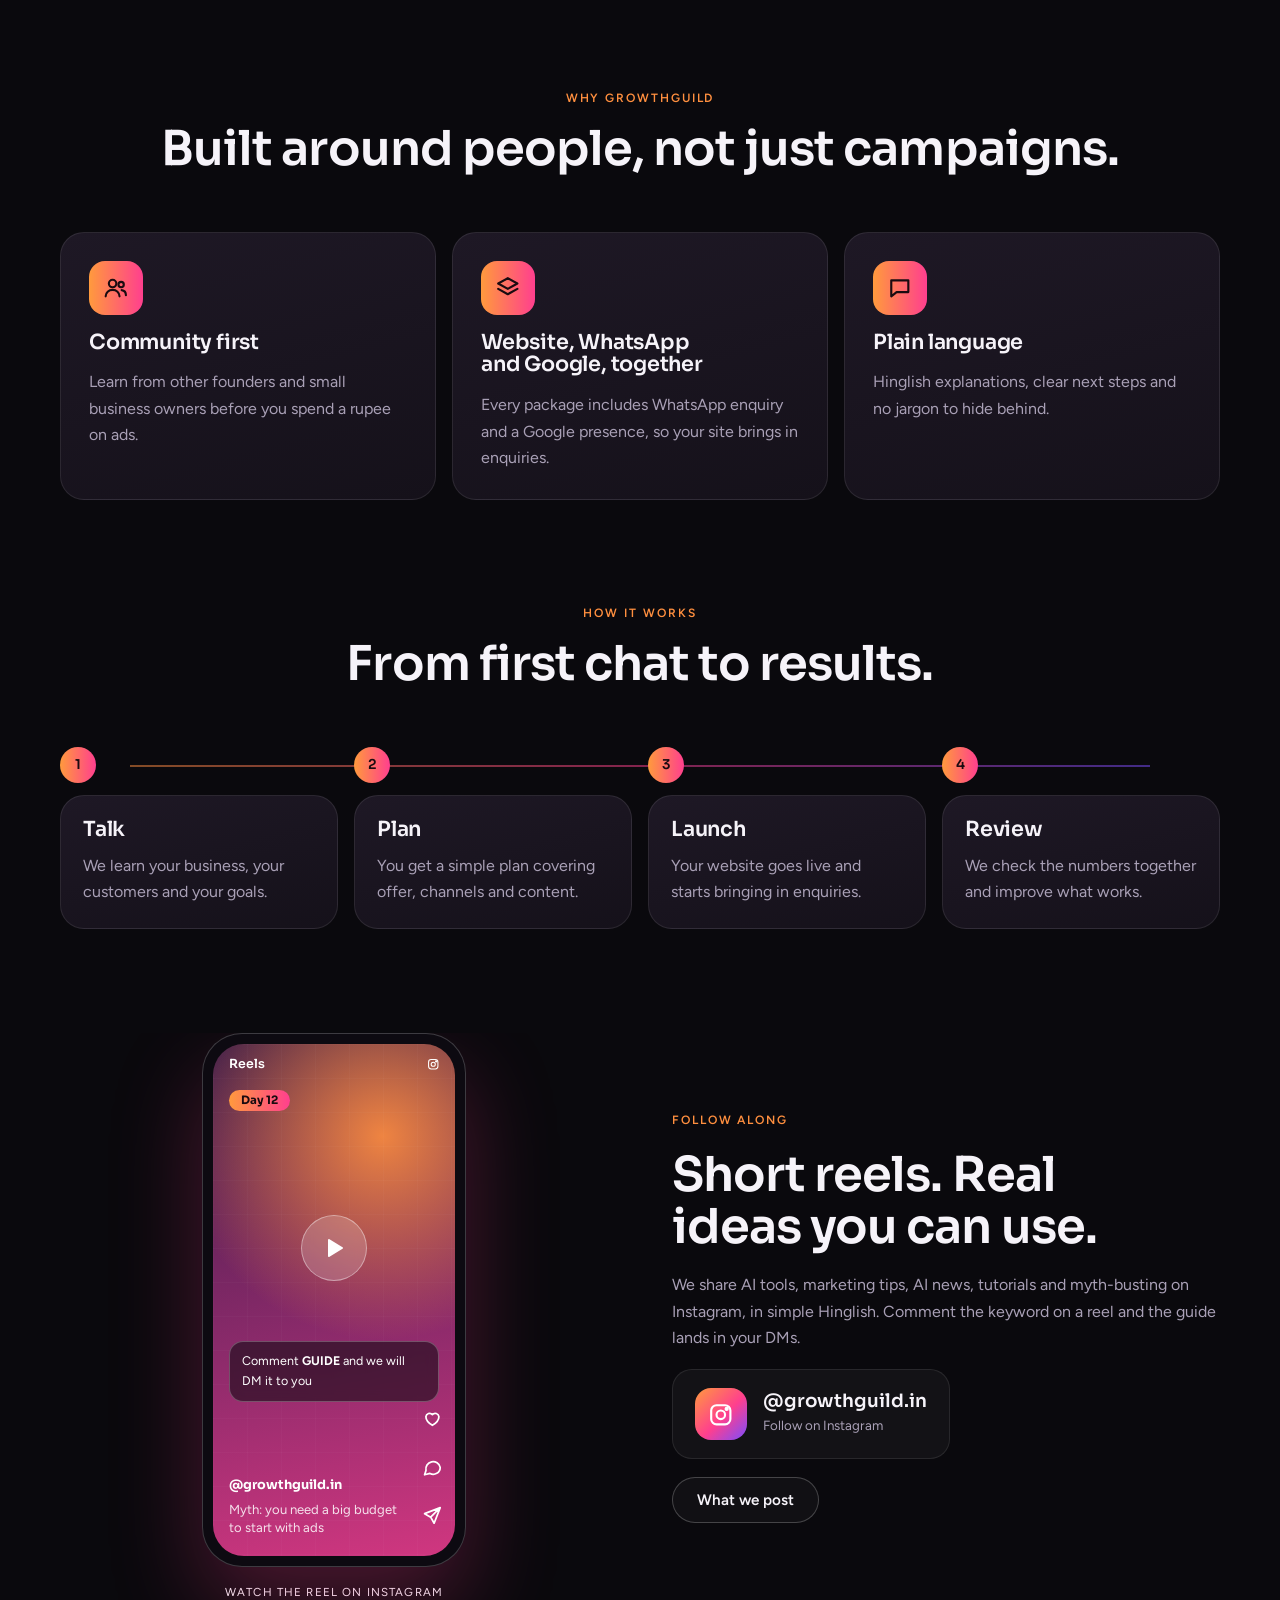
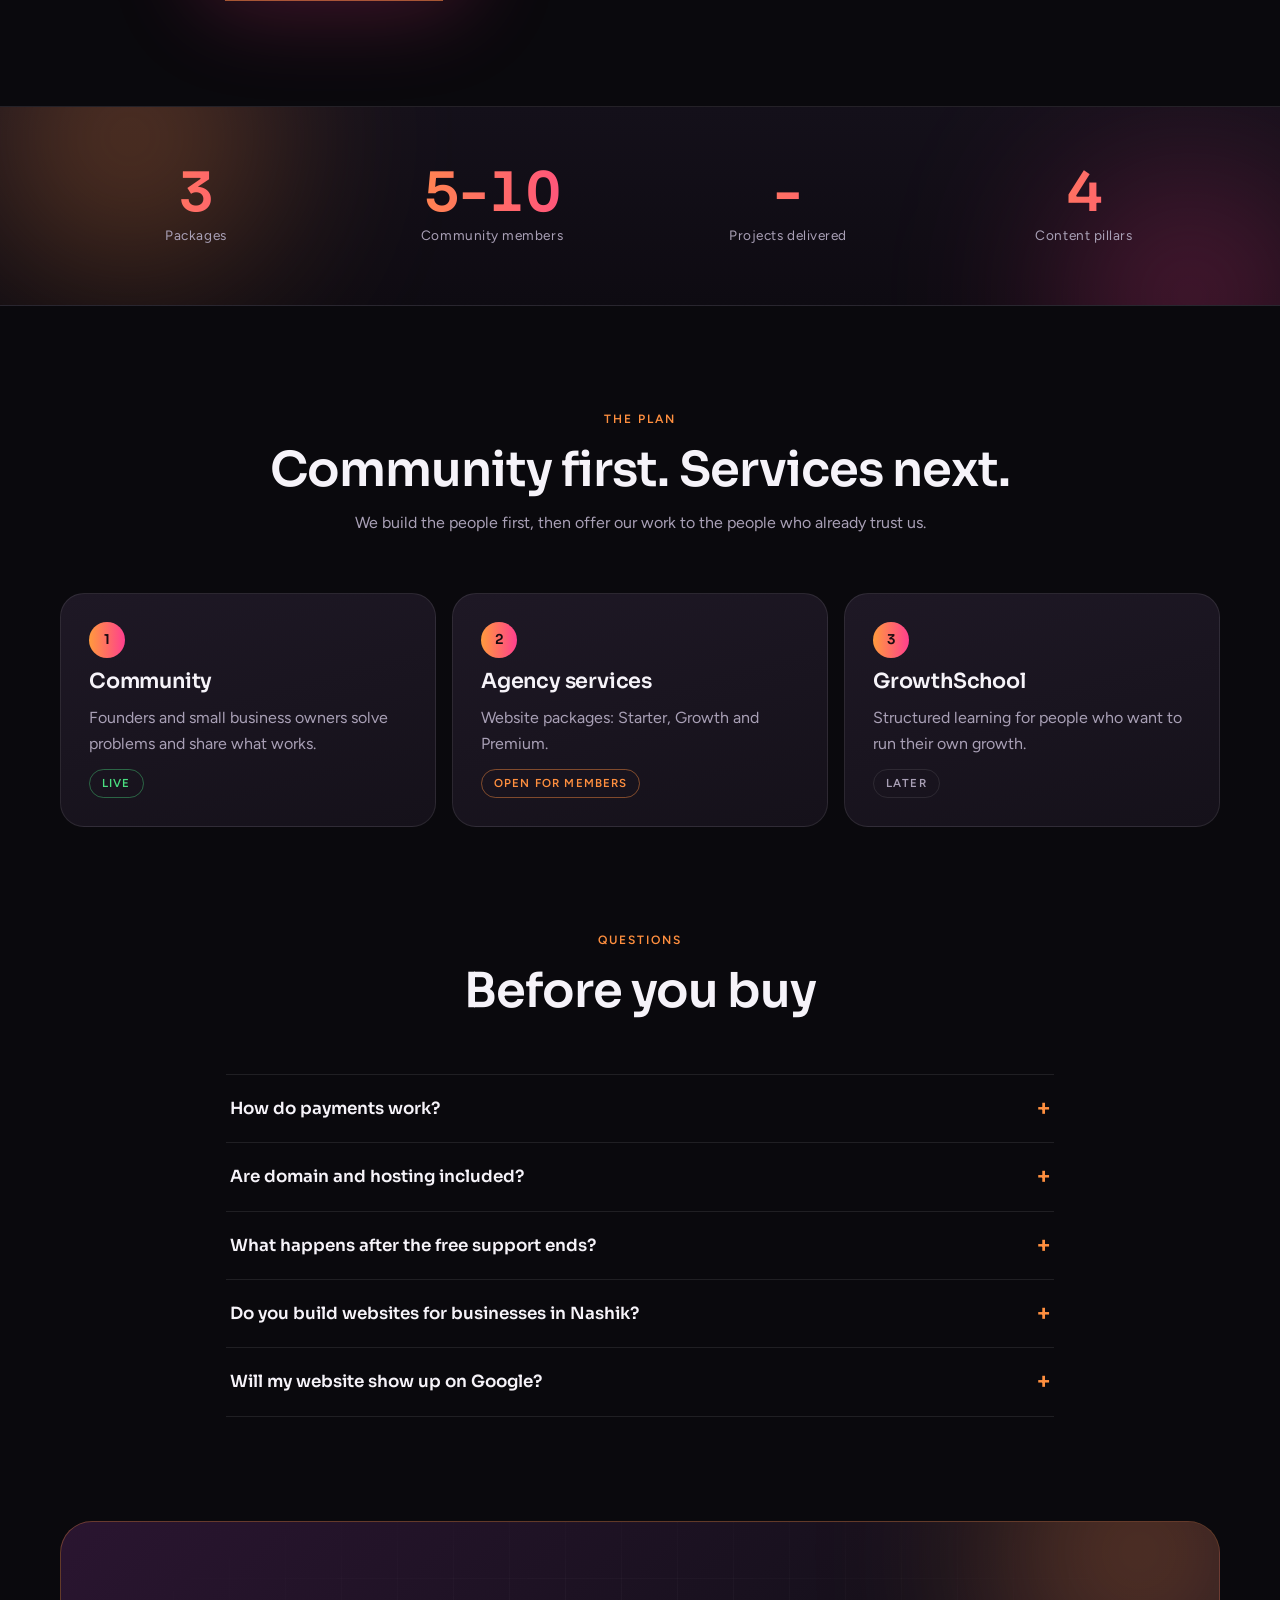
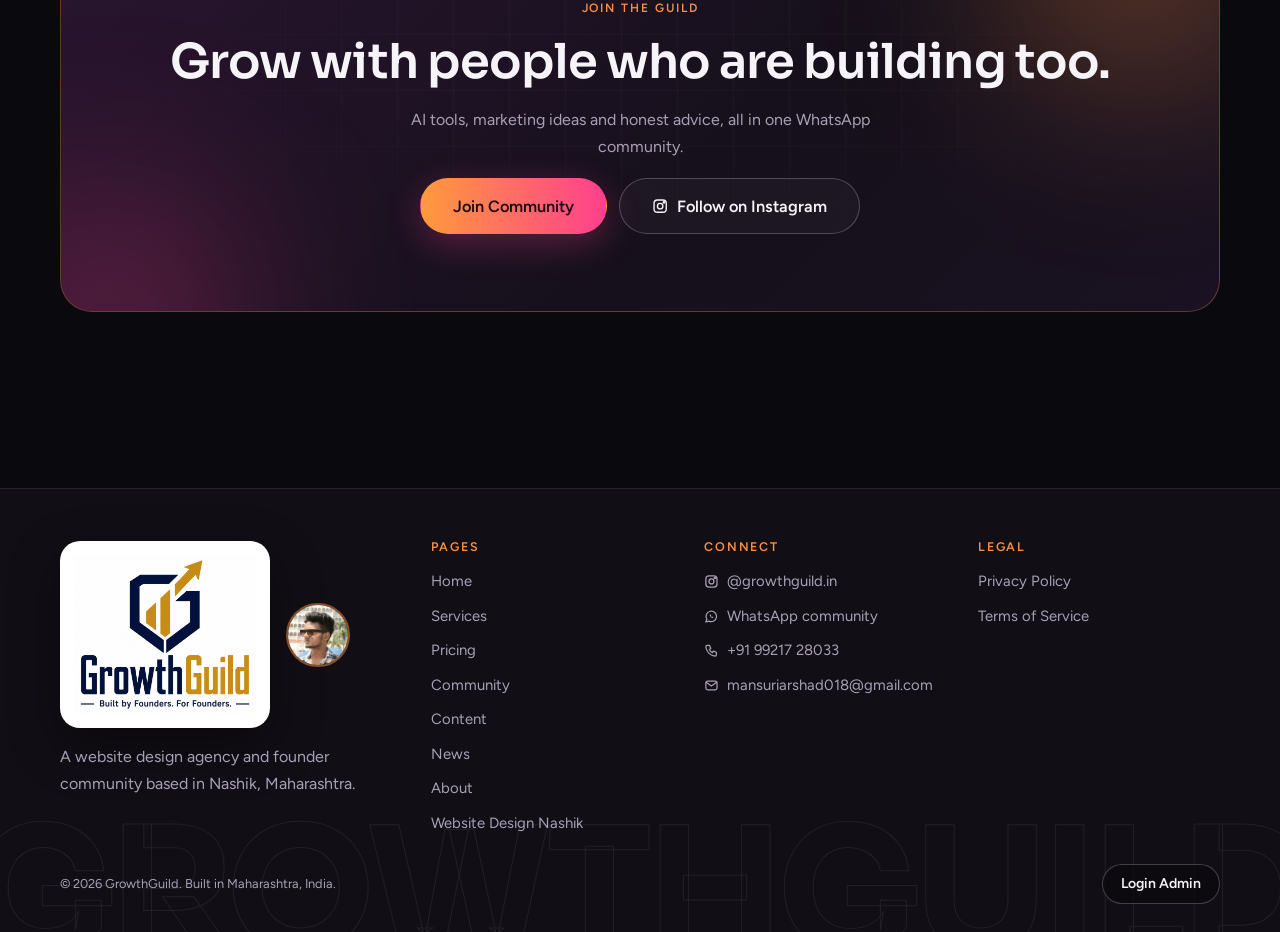
==== commit 47b512c2: "Add files via upload" ====
--- a/index.html
+++ b/index.html
@@ -4,8 +4,8 @@
 <meta charset="utf-8">
 <meta name="viewport" content="width=device-width,initial-scale=1,viewport-fit=cover">
 <meta name="claude:viewport-fit-sides" content="cover">
-<title>Website Design Agency in Nashik | GrowthGuild</title>
-<meta name="description" content="GrowthGuild builds fast, mobile-friendly websites for Nashik businesses with WhatsApp enquiry, Google Business Profile setup and basic SEO. From ₹4,999.">
+<title>Website Design Company in Nashik, From ₹4,999 | GrowthGuild</title>
+<meta name="description" content="Get a fast, mobile-friendly website in 5-15 days. WhatsApp enquiry, Google Business Profile and basic SEO included. Fixed prices from ₹4,999. Nashik.">
 <meta name="robots" content="index,follow,max-image-preview:large,max-snippet:-1,max-video-preview:-1">
 <link rel="canonical" href="https://growthguild.in/">
 <link rel="alternate" hreflang="en-IN" href="https://growthguild.in/">
@@ -19,21 +19,20 @@
 <meta property="og:site_name" content="GrowthGuild">
 <meta property="og:locale" content="en_IN">
 <meta property="og:type" content="website">
-<meta property="og:title" content="Website Design Agency in Nashik | GrowthGuild">
-<meta property="og:description" content="GrowthGuild builds fast, mobile-friendly websites for Nashik businesses with WhatsApp enquiry, Google Business Profile setup and basic SEO. From ₹4,999.">
+<meta property="og:title" content="Website Design Company in Nashik, From ₹4,999 | GrowthGuild">
+<meta property="og:description" content="Get a fast, mobile-friendly website in 5-15 days. WhatsApp enquiry, Google Business Profile and basic SEO included. Fixed prices from ₹4,999. Nashik.">
 <meta property="og:url" content="https://growthguild.in/">
 <meta property="og:image" content="https://growthguild.in/og-image.png">
 <meta property="og:image:width" content="1200">
 <meta property="og:image:height" content="630">
 <meta property="og:image:alt" content="GrowthGuild - website design agency in Nashik">
 <meta name="twitter:card" content="summary_large_image">
-<meta name="twitter:title" content="Website Design Agency in Nashik | GrowthGuild">
-<meta name="twitter:description" content="GrowthGuild builds fast, mobile-friendly websites for Nashik businesses with WhatsApp enquiry, Google Business Profile setup and basic SEO. From ₹4,999.">
+<meta name="twitter:title" content="Website Design Company in Nashik, From ₹4,999 | GrowthGuild">
+<meta name="twitter:description" content="Get a fast, mobile-friendly website in 5-15 days. WhatsApp enquiry, Google Business Profile and basic SEO included. Fixed prices from ₹4,999. Nashik.">
 <meta name="twitter:image" content="https://growthguild.in/og-image.png">
-<script type="application/ld+json">{"@context":"https://schema.org","@graph":[{"@type":"ProfessionalService","@id":"https://growthguild.in/#business","name":"GrowthGuild","alternateName":"Growth Guild","url":"https://growthguild.in/","logo":{"@type":"ImageObject","url":"https://growthguild.in/logo-full.png","width":720,"height":631},"image":"https://growthguild.in/og-image.png","description":"GrowthGuild is a website design agency in Nashik, Maharashtra. It builds fast, mobile-friendly websites with WhatsApp enquiry, Google Business Profile setup and basic SEO, and runs a WhatsApp community for founders.","telephone":"+919921728033","priceRange":"₹4,999 - ₹17,999","address":{"@type":"PostalAddress","addressLocality":"Nashik","addressRegion":"Maharashtra","addressCountry":"IN"},"areaServed":[{"@type":"City","name":"Nashik"},{"@type":"AdministrativeArea","name":"Maharashtra"}],"founder":{"@type":"Person","name":"Arsad Mansuri","jobTitle":"Founder","url":"https://growthguild.in/about.html","sameAs":["https://www.linkedin.com/in/arshadmansuri07"]},"sameAs":["https://www.instagram.com/growthguild.in/"],"knowsAbout":["Website design","Website development","Local SEO","Google Business Profile","WhatsApp enquiry automation"],"contactPoint":{"@type":"ContactPoint","telephone":"+919921728033","contactType":"sales","availableLanguage":["English","Hindi","Marathi"]},"hasOfferCatalog":{"@type":"OfferCatalog","name":"Website design packages","itemListElement":[{"@type":"Offer","priceCurrency":"INR","price":"4999","itemOffered":{"@type":"Service","name":"Website Starter","serviceType":"Website design","areaServed":"Nashik","description":"5 pages, mobile-friendly design, WhatsApp chat button, enquiry form, Google Maps location, basic SEO setup. Delivery in 5-7 days with 2 revision rounds and 1 month free support."}},{"@type":"Offer","priceCurrency":"INR","price":"9999","itemOffered":{"@type":"Service","name":"Website Growth","serviceType":"Website design","areaServed":"Nashik","description":"Up to 10 pages, animations, Google Business Profile setup and optimization, online booking or price-list page, blog section, speed optimization. Delivery in 7-10 days with 3 revision rounds and 2 months free support."}},{"@type":"Offer","priceCurrency":"INR","price":"17999","itemOffered":{"@type":"Service","name":"Website Premium","serviceType":"Website design","areaServed":"Nashik","description":"Up to 20 custom-designed pages, basic AI automation (WhatsApp auto-reply, instant enquiry alert, Google review requests), online payments or a store of up to 20 products, enquiry dashboard. Delivery in 10-15 days with 5 revision rounds and 3 months free support."}}]}},{"@type":"WebSite","@id":"https://growthguild.in/#website","url":"https://growthguild.in/","name":"GrowthGuild","inLanguage":"en-IN","publisher":{"@id":"https://growthguild.in/#business"}},{"@type":"WebPage","@id":"https://growthguild.in/#webpage","url":"https://growthguild.in/","name":"Website Design Agency in Nashik | GrowthGuild","description":"GrowthGuild builds fast, mobile-friendly websites for Nashik businesses with WhatsApp enquiry, Google Business Profile setup and basic SEO. From ₹4,999.","inLanguage":"en-IN","isPartOf":{"@id":"https://growthguild.in/#website"},"about":{"@id":"https://growthguild.in/#business"},"dateModified":"2026-11-04","primaryImageOfPage":{"@type":"ImageObject","url":"https://growthguild.in/og-image.png"}},{"@type":"FAQPage","mainEntity":[{"@type":"Question","name":"How do payments work?","acceptedAnswer":{"@type":"Answer","text":"50% advance to start, 50% when your website goes live."}},{"@type":"Question","name":"Are domain and hosting included?","acceptedAnswer":{"@type":"Answer","text":"No. Domain and hosting are paid by the client at actual cost, with no markup. If you want, we can arrange them for you."}},{"@type":"Question","name":"What happens after the free support ends?","acceptedAnswer":{"@type":"Answer","text":"You can take our care plan at ₹1,499/month (updates, backup, small changes). An extra page is ₹799 and an extra revision round is ₹499."}},{"@type":"Question","name":"Do you build websites for businesses in Nashik?","acceptedAnswer":{"@type":"Answer","text":"Yes. GrowthGuild is based in Nashik, Maharashtra, and builds websites for local shops, clinics, salons, gyms, coaching classes, restaurants, contractors, builders and showrooms."}},{"@type":"Question","name":"Will my website show up on Google?","acceptedAnswer":{"@type":"Answer","text":"Every package includes basic SEO setup: page titles, meta descriptions and Google Search Console. The Growth and Premium packages also include Google Business Profile setup. No agency can honestly guarantee a number one ranking, because it depends on competition and your Google reviews."}}]}]}</script>
+<script type="application/ld+json">{"@context":"https://schema.org","@graph":[{"@type":"ProfessionalService","@id":"https://growthguild.in/#business","name":"GrowthGuild","alternateName":"Growth Guild","url":"https://growthguild.in/","logo":{"@type":"ImageObject","url":"https://growthguild.in/logo-full.png","width":720,"height":631},"image":"https://growthguild.in/og-image.png","description":"GrowthGuild is a website design agency in Nashik, Maharashtra. It builds fast, mobile-friendly websites with WhatsApp enquiry, Google Business Profile setup and basic SEO, and runs a WhatsApp community for founders.","telephone":"+919921728033","priceRange":"₹4,999 - ₹17,999","address":{"@type":"PostalAddress","addressLocality":"Nashik","addressRegion":"Maharashtra","addressCountry":"IN"},"areaServed":[{"@type":"City","name":"Nashik"},{"@type":"AdministrativeArea","name":"Maharashtra"}],"founder":{"@type":"Person","name":"Arsad Mansuri","jobTitle":"Founder","url":"https://growthguild.in/about.html","sameAs":["https://www.linkedin.com/in/arshadmansuri07"]},"sameAs":["https://www.instagram.com/growthguild.in/"],"knowsAbout":["Website design","Website development","Local SEO","Google Business Profile","WhatsApp enquiry automation"],"contactPoint":{"@type":"ContactPoint","telephone":"+919921728033","contactType":"sales","availableLanguage":["English","Hindi","Marathi"]},"hasOfferCatalog":{"@type":"OfferCatalog","name":"Website design packages","itemListElement":[{"@type":"Offer","priceCurrency":"INR","price":"4999","itemOffered":{"@type":"Service","name":"Website Starter","serviceType":"Website design","areaServed":"Nashik","description":"5 pages, mobile-friendly design, WhatsApp chat button, enquiry form, Google Maps location, basic SEO setup. Delivery in 5-7 days with 2 revision rounds and 1 month free support."}},{"@type":"Offer","priceCurrency":"INR","price":"9999","itemOffered":{"@type":"Service","name":"Website Growth","serviceType":"Website design","areaServed":"Nashik","description":"Up to 10 pages, animations, Google Business Profile setup and optimization, online booking or price-list page, blog section, speed optimization. Delivery in 7-10 days with 3 revision rounds and 2 months free support."}},{"@type":"Offer","priceCurrency":"INR","price":"17999","itemOffered":{"@type":"Service","name":"Website Premium","serviceType":"Website design","areaServed":"Nashik","description":"Up to 20 custom-designed pages, basic AI automation (WhatsApp auto-reply, instant enquiry alert, Google review requests), online payments or a store of up to 20 products, enquiry dashboard. Delivery in 10-15 days with 5 revision rounds and 3 months free support."}}]}},{"@type":"WebSite","@id":"https://growthguild.in/#website","url":"https://growthguild.in/","name":"GrowthGuild","inLanguage":"en-IN","publisher":{"@id":"https://growthguild.in/#business"}},{"@type":"WebPage","@id":"https://growthguild.in/#webpage","url":"https://growthguild.in/","name":"Website Design Company in Nashik, From ₹4,999 | GrowthGuild","description":"Get a fast, mobile-friendly website in 5-15 days. WhatsApp enquiry, Google Business Profile and basic SEO included. Fixed prices from ₹4,999. Nashik.","inLanguage":"en-IN","isPartOf":{"@id":"https://growthguild.in/#website"},"about":{"@id":"https://growthguild.in/#business"},"dateModified":"2026-11-04","primaryImageOfPage":{"@type":"ImageObject","url":"https://growthguild.in/og-image.png"}},{"@type":"FAQPage","mainEntity":[{"@type":"Question","name":"How do payments work?","acceptedAnswer":{"@type":"Answer","text":"50% advance to start, 50% when your website goes live."}},{"@type":"Question","name":"Are domain and hosting included?","acceptedAnswer":{"@type":"Answer","text":"No. Domain and hosting are paid by the client at actual cost, with no markup. If you want, we can arrange them for you."}},{"@type":"Question","name":"What happens after the free support ends?","acceptedAnswer":{"@type":"Answer","text":"You can take our care plan at ₹1,499/month (updates, backup, small changes). An extra page is ₹799 and an extra revision round is ₹499."}},{"@type":"Question","name":"Do you build websites for businesses in Nashik?","acceptedAnswer":{"@type":"Answer","text":"Yes. GrowthGuild is based in Nashik, Maharashtra, and builds websites for local shops, clinics, salons, gyms, coaching classes, restaurants, contractors, builders and showrooms."}},{"@type":"Question","name":"Will my website show up on Google?","acceptedAnswer":{"@type":"Answer","text":"Every package includes basic SEO setup: page titles, meta descriptions and Google Search Console. The Growth and Premium packages also include Google Business Profile setup. No agency can honestly guarantee a number one ranking, because it depends on competition and your Google reviews."}}]}]}</script>
 <link rel="preload" as="image" href="logo-lockup.png">
 <link rel="preload" as="image" href="logo-icon.png">
-<link rel="preload" as="image" href="logo-full.png">
 <link rel="preconnect" href="https://fonts.googleapis.com">
 <link rel="preconnect" href="https://fonts.gstatic.com" crossorigin>
 <link rel="stylesheet" href="https://fonts.googleapis.com/css2?family=Figtree:wght@400;500;600&family=Sora:wght@500;600;700&display=swap">
@@ -41,7 +40,7 @@
 </head>
 <body>
 <div class="page" data-page="home">
-  <div id="site-nav"><header class="nav" id="nav"><div class="wrap nav-in"><a class="logo logo-chip" href="index.html" aria-label="GrowthGuild home"><img src="logo-lockup.png" alt="GrowthGuild" width="117" height="38" decoding="sync" fetchpriority="high"></a><nav class="nav-links" id="nav-links" aria-label="Main"><a href="index.html" aria-current="page">Home</a><a href="services.html">Services</a><a href="pricing.html">Pricing</a><a href="community.html">Community</a><a href="content.html">Content</a><a href="about.html">About</a></nav><div class="nav-right"><a class="icon-btn" href="https://www.instagram.com/growthguild.in/" target="_blank" rel="noopener" aria-label="GrowthGuild on Instagram"><svg class="ico" viewBox="0 0 24 24" fill="none" stroke="currentColor" stroke-width="2" stroke-linecap="round" stroke-linejoin="round"><rect x="3" y="3" width="18" height="18" rx="5"></rect><circle cx="12" cy="12" r="4"></circle><circle cx="17.5" cy="6.5" r="1" fill="currentColor"></circle></svg></a><a class="btn btn-grad btn-sm" data-join="" href="community.html">Join Community</a><button class="menu-btn" id="menu-btn" type="button" aria-label="Open menu" aria-expanded="false" aria-controls="nav-links"><svg viewBox="0 0 24 24" fill="none" stroke="currentColor" stroke-width="2" stroke-linecap="round"><path d="M4 7h16M4 12h16M4 17h16"></path></svg></button></div></div></header></div>
+  <div id="site-nav"><header class="nav" id="nav"><div class="wrap nav-in"><a class="logo logo-chip" href="index.html" aria-label="GrowthGuild home"><img src="logo-lockup.png" alt="GrowthGuild" width="117" height="38" decoding="sync" fetchpriority="high"></a><nav class="nav-links" id="nav-links" aria-label="Main"><a href="index.html" aria-current="page">Home</a><a href="services.html">Services</a><a href="pricing.html">Pricing</a><a href="community.html">Community</a><a href="content.html">Content</a><a href="news.html">News</a><a href="about.html">About</a></nav><div class="nav-right"><a class="icon-btn" href="https://www.instagram.com/growthguild.in/" target="_blank" rel="noopener" aria-label="GrowthGuild on Instagram"><svg class="ico" viewBox="0 0 24 24" fill="none" stroke="currentColor" stroke-width="2" stroke-linecap="round" stroke-linejoin="round"><rect x="3" y="3" width="18" height="18" rx="5"></rect><circle cx="12" cy="12" r="4"></circle><circle cx="17.5" cy="6.5" r="1" fill="currentColor"></circle></svg></a><a class="btn btn-grad btn-sm" data-join="" href="community.html">Join Community</a><button class="menu-btn" id="menu-btn" type="button" aria-label="Open menu" aria-expanded="false" aria-controls="nav-links"><svg viewBox="0 0 24 24" fill="none" stroke="currentColor" stroke-width="2" stroke-linecap="round"><path d="M4 7h16M4 12h16M4 17h16"></path></svg></button></div></div></header></div>
 
   <section class="hero">
     <div class="gridbg"></div>
@@ -52,7 +51,7 @@
     <div class="wrap">
       <div class="hero-top">
         <span class="pill"><i></i>Our WhatsApp community is open</span>
-        <h1 class="hero-h">Website agency in Nashik that brings you <span class="grad">enquiries.</span></h1>
+        <h1 class="hero-h">Website design in Nashik that brings you <span class="grad">enquiries.</span></h1>
       </div>
       <div class="hero-grid">
         <div class="net-wrap">
@@ -64,9 +63,9 @@
           <span class="chip-f c4"><i></i>AI Automation</span>
         </div>
         <div class="hero-copy">
-          <p>GrowthGuild is a website design agency in Nashik, Maharashtra, and a community for founders. We build fast, mobile-friendly websites with WhatsApp enquiry, Google Business Profile setup and basic SEO, with packages from ₹4,999.</p>
+          <p>Customers in Nashik search on Google, then message on WhatsApp. We build the fast, mobile-friendly website that gets you found and gets you the message. WhatsApp enquiry, Google Business Profile setup and basic SEO are included. Fixed prices from ₹4,999, live in 5 to 15 days.</p>
           <div class="btn-row">
-            <a class="btn btn-light" href="website-design-nashik.html">Website Packages</a>
+            <a class="btn btn-light" href="website-design-nashik.html">See Website Packages</a>
             <a class="btn btn-ghost" data-join href="community.html">Join Community</a>
             <a class="btn btn-ghost" data-ig href="#"><span data-icon="ig"></span>Instagram</a>
           </div>
@@ -290,6 +289,14 @@
     </div>
   </section>
 
+  <section class="sec sec-tight" id="latest-news" hidden>
+    <div class="wrap">
+      <div class="sec-head"><span class="label">News</span><h2>Latest from GrowthGuild</h2><p>Website, local SEO and WhatsApp marketing updates for Nashik businesses.</p></div>
+      <div id="latest-news-list"></div>
+      <div class="pr-more"><a class="btn btn-ghost btn-lg" href="news.html">All news</a></div>
+    </div>
+  </section>
+
   <section class="sec sec-tight" id="faq">
     <div class="wrap" style="max-width:860px">
       <div class="sec-head"><span class="label">Questions</span><h2>Before you buy</h2></div>
@@ -317,9 +324,21 @@
     </div>
   </section>
 
-  <div id="site-foot"><footer class="foot"><span class="wm" aria-hidden="true" style="font-size:clamp(3rem,13.5vw,12rem)">GROWTHGUILD</span><div class="wrap"><div class="foot-in"><div><div class="foot-brand"><a class="logo-card" href="index.html" aria-label="GrowthGuild home"><img src="logo-full.png" alt="GrowthGuild, Built by Founders. For Founders." width="720" height="631"></a><span class="f-thumb"><img src="founder-arsad.jpg" alt="Arsad Mansuri, Founder of GrowthGuild" width="64" height="64" loading="lazy"></span></div><p style="margin-top:16px;max-width:36ch">A website design agency and founder community based in Nashik, Maharashtra.</p></div><div><h4>Pages</h4><div class="foot-links"><a href="index.html">Home</a><a href="services.html">Services</a><a href="pricing.html">Pricing</a><a href="community.html">Community</a><a href="content.html">Content</a><a href="about.html">About</a><a href="website-design-nashik.html">Website Design Nashik</a></div></div><div><h4>Connect</h4><div class="foot-links"><a href="https://www.instagram.com/growthguild.in/" target="_blank" rel="noopener"><svg class="ico" viewBox="0 0 24 24" fill="none" stroke="currentColor" stroke-width="2" stroke-linecap="round" stroke-linejoin="round"><rect x="3" y="3" width="18" height="18" rx="5"></rect><circle cx="12" cy="12" r="4"></circle><circle cx="17.5" cy="6.5" r="1" fill="currentColor"></circle></svg>@growthguild.in</a><a href="#join" data-join=""><svg class="ico" viewBox="0 0 24 24" fill="none" stroke="currentColor" stroke-width="2" stroke-linecap="round" stroke-linejoin="round"><path d="M3 21l1.6-4.6A8.5 8.5 0 1 1 8 19.5L3 21z"></path><path d="M9 9.5c.3 2.4 2.6 4.7 5 5l1.3-1.3-1.8-1-.8.7a4 4 0 0 1-1.7-1.7l.7-.8-1-1.8L9 9.5z" fill="currentColor" stroke="none"></path></svg>WhatsApp community</a><a href="tel:+919921728033"><svg class="ico" viewBox="0 0 24 24" fill="none" stroke="currentColor" stroke-width="2" stroke-linecap="round" stroke-linejoin="round"><path d="M5 4h4l2 5-2.5 1.5a11 11 0 0 0 5 5L15 13l5 2v4a2 2 0 0 1-2 2A16 16 0 0 1 3 6a2 2 0 0 1 2-2z"></path></svg>+91 99217 28033</a><!-- TODO: owner to confirm this email address before publishing --><a href="mailto:mansuriarshad018@gmail.com"><svg class="ico" viewBox="0 0 24 24" fill="none" stroke="currentColor" stroke-width="2" stroke-linecap="round" stroke-linejoin="round"><rect x="3" y="5" width="18" height="14" rx="3"></rect><path d="M3.5 7l8.5 6 8.5-6"></path></svg>mansuriarshad018@gmail.com</a></div></div><div><h4>Legal</h4><div class="foot-links"><a href="privacy.html">Privacy Policy</a><a href="terms.html">Terms of Service</a></div></div></div><div class="foot-bottom"><small>© 2026 GrowthGuild. Built in Maharashtra, India.</small><a class="btn btn-ghost btn-sm foot-admin" href="admin.html">Login Admin</a></div></div></footer></div>
+  <div id="site-foot"><footer class="foot"><span class="wm" aria-hidden="true" style="font-size:clamp(3rem,13.5vw,12rem)">GROWTHGUILD</span><div class="wrap"><div class="foot-in"><div><div class="foot-brand"><a class="logo-card" href="index.html" aria-label="GrowthGuild home"><img src="logo-full.png" alt="GrowthGuild, Built by Founders. For Founders." width="720" height="631"></a><span class="f-thumb"><img src="founder-arsad.jpg" alt="Arsad Mansuri, Founder of GrowthGuild" width="64" height="64" loading="lazy"></span></div><p style="margin-top:16px;max-width:36ch">A website design agency and founder community based in Nashik, Maharashtra.</p></div><div><h4>Pages</h4><div class="foot-links"><a href="index.html">Home</a><a href="services.html">Services</a><a href="pricing.html">Pricing</a><a href="community.html">Community</a><a href="content.html">Content</a><a href="news.html">News</a><a href="about.html">About</a><a href="website-design-nashik.html">Website Design Nashik</a></div></div><div><h4>Connect</h4><div class="foot-links"><a href="https://www.instagram.com/growthguild.in/" target="_blank" rel="noopener"><svg class="ico" viewBox="0 0 24 24" fill="none" stroke="currentColor" stroke-width="2" stroke-linecap="round" stroke-linejoin="round"><rect x="3" y="3" width="18" height="18" rx="5"></rect><circle cx="12" cy="12" r="4"></circle><circle cx="17.5" cy="6.5" r="1" fill="currentColor"></circle></svg>@growthguild.in</a><a href="#join" data-join=""><svg class="ico" viewBox="0 0 24 24" fill="none" stroke="currentColor" stroke-width="2" stroke-linecap="round" stroke-linejoin="round"><path d="M3 21l1.6-4.6A8.5 8.5 0 1 1 8 19.5L3 21z"></path><path d="M9 9.5c.3 2.4 2.6 4.7 5 5l1.3-1.3-1.8-1-.8.7a4 4 0 0 1-1.7-1.7l.7-.8-1-1.8L9 9.5z" fill="currentColor" stroke="none"></path></svg>WhatsApp community</a><a href="tel:+919921728033"><svg class="ico" viewBox="0 0 24 24" fill="none" stroke="currentColor" stroke-width="2" stroke-linecap="round" stroke-linejoin="round"><path d="M5 4h4l2 5-2.5 1.5a11 11 0 0 0 5 5L15 13l5 2v4a2 2 0 0 1-2 2A16 16 0 0 1 3 6a2 2 0 0 1 2-2z"></path></svg>+91 99217 28033</a><!-- TODO: owner to confirm this email address before publishing --><a href="mailto:mansuriarshad018@gmail.com"><svg class="ico" viewBox="0 0 24 24" fill="none" stroke="currentColor" stroke-width="2" stroke-linecap="round" stroke-linejoin="round"><rect x="3" y="5" width="18" height="14" rx="3"></rect><path d="M3.5 7l8.5 6 8.5-6"></path></svg>mansuriarshad018@gmail.com</a></div></div><div><h4>Legal</h4><div class="foot-links"><a href="privacy.html">Privacy Policy</a><a href="terms.html">Terms of Service</a></div></div></div><div class="foot-bottom"><small>© 2026 GrowthGuild. Built in Maharashtra, India.</small><a class="btn btn-ghost btn-sm foot-admin" href="admin.html">Login Admin</a></div></div></footer></div>
 </div>
 <script src="supabase-config.js"></script>
+<script src="gg-md.js"></script>
+<script src="gg-news-view.js"></script>
+<script>
+(function () {
+  var C = window.GG_SUPABASE || {}, h = { apikey: C.anonKey };
+  if (String(C.anonKey).indexOf("sb_") !== 0) h.Authorization = "Bearer " + C.anonKey;
+  fetch(C.url.replace(/\/+$/, "") + "/rest/v1/news_posts?select=slug,title,excerpt,body,cover_url,category,published_at&published=eq.true&order=published_at.desc&limit=3", { headers: h })
+    .then(function (r) { return r.ok ? r.json() : []; })
+    .then(function (p) { if (!p.length) return; document.getElementById("latest-news-list").innerHTML = window.GGNews.listHtml(p); document.getElementById("latest-news").hidden = false; })
+    .catch(function () {});
+})();
+</script>
 <script src="site.js"></script>
 </body>
 </html>
--- a/style.css
+++ b/style.css
@@ -492,3 +492,39 @@
 .cmp thead th{font:600 .9rem/1.2 var(--display);color:var(--orange)}
 .cmp tbody th{font-weight:500;color:var(--muted)}
 .cmp tbody tr:last-child th,.cmp tbody tr:last-child td{border-bottom:0}
+
+/* ---------- News ---------- */
+.nw-grid{display:grid;grid-template-columns:repeat(auto-fill,minmax(280px,1fr));gap:20px}
+.nw-card{gap:10px;padding:0 0 24px}
+.nw-card>*:not(.nw-cover){padding-inline:24px}
+.nw-card:hover{border-color:rgba(255,143,63,.5);transform:translateY(-3px)}
+.nw-card h3{font-size:1.25rem}
+.nw-card p{color:var(--muted);font-size:.95rem}
+.nw-card .more{color:var(--orange);font-weight:600;font-size:.92rem}
+.nw-cover{width:100%;height:auto;aspect-ratio:16/9;object-fit:cover;display:block}
+.nw-meta{display:flex;flex-wrap:wrap;gap:12px;align-items:center;color:var(--muted);font-size:.85rem;padding-top:20px}
+.nw-card .nw-meta{padding-top:18px}
+.nw-post{max-width:760px;margin-inline:auto;display:flex;flex-direction:column;gap:18px}
+.nw-post .nw-meta{padding-top:0}
+.nw-post h1{font-size:clamp(2rem,4.6vw,3.2rem)}
+.nw-crumb{font-size:.85rem;color:var(--muted)}
+.nw-crumb a{color:var(--orange)}
+.nw-lead{font-size:1.15rem;color:var(--muted)}
+.nw-hero{width:100%;height:auto;border-radius:20px;border:1px solid var(--line)}
+.nw-body{display:flex;flex-direction:column;gap:16px;font-size:1.05rem}
+.nw-body h2{font-size:clamp(1.4rem,2.8vw,1.9rem);margin-top:14px}
+.nw-body h3{font-size:1.2rem;margin-top:8px}
+.nw-body a{color:var(--orange);border-bottom:1px solid rgba(255,143,63,.5)}
+.nw-body ul,.nw-body ol{padding-left:22px;display:flex;flex-direction:column;gap:6px}
+.nw-body ul{list-style:disc}.nw-body ol{list-style:decimal}
+.nw-body blockquote{margin:0;padding:6px 18px;border-left:3px solid var(--orange);color:var(--muted)}
+.nw-body img{border-radius:16px;height:auto}
+.nw-body hr{border:0;border-top:1px solid var(--line);width:100%}
+.nw-cta{margin-top:12px;align-items:flex-start}
+.nw-more{max-width:1100px;margin:56px auto 0}
+.nw-more h2{font-size:clamp(1.5rem,3vw,2rem);margin-bottom:18px}
+.nw-empty{padding:32px;text-align:center;color:var(--muted)}
+.nw-empty a{color:var(--orange)}
+.nw-post{padding-top:clamp(28px,5vw,56px)}
+.nw-grid{margin-top:12px}
+.nw-more .nw-grid{margin-top:0}
